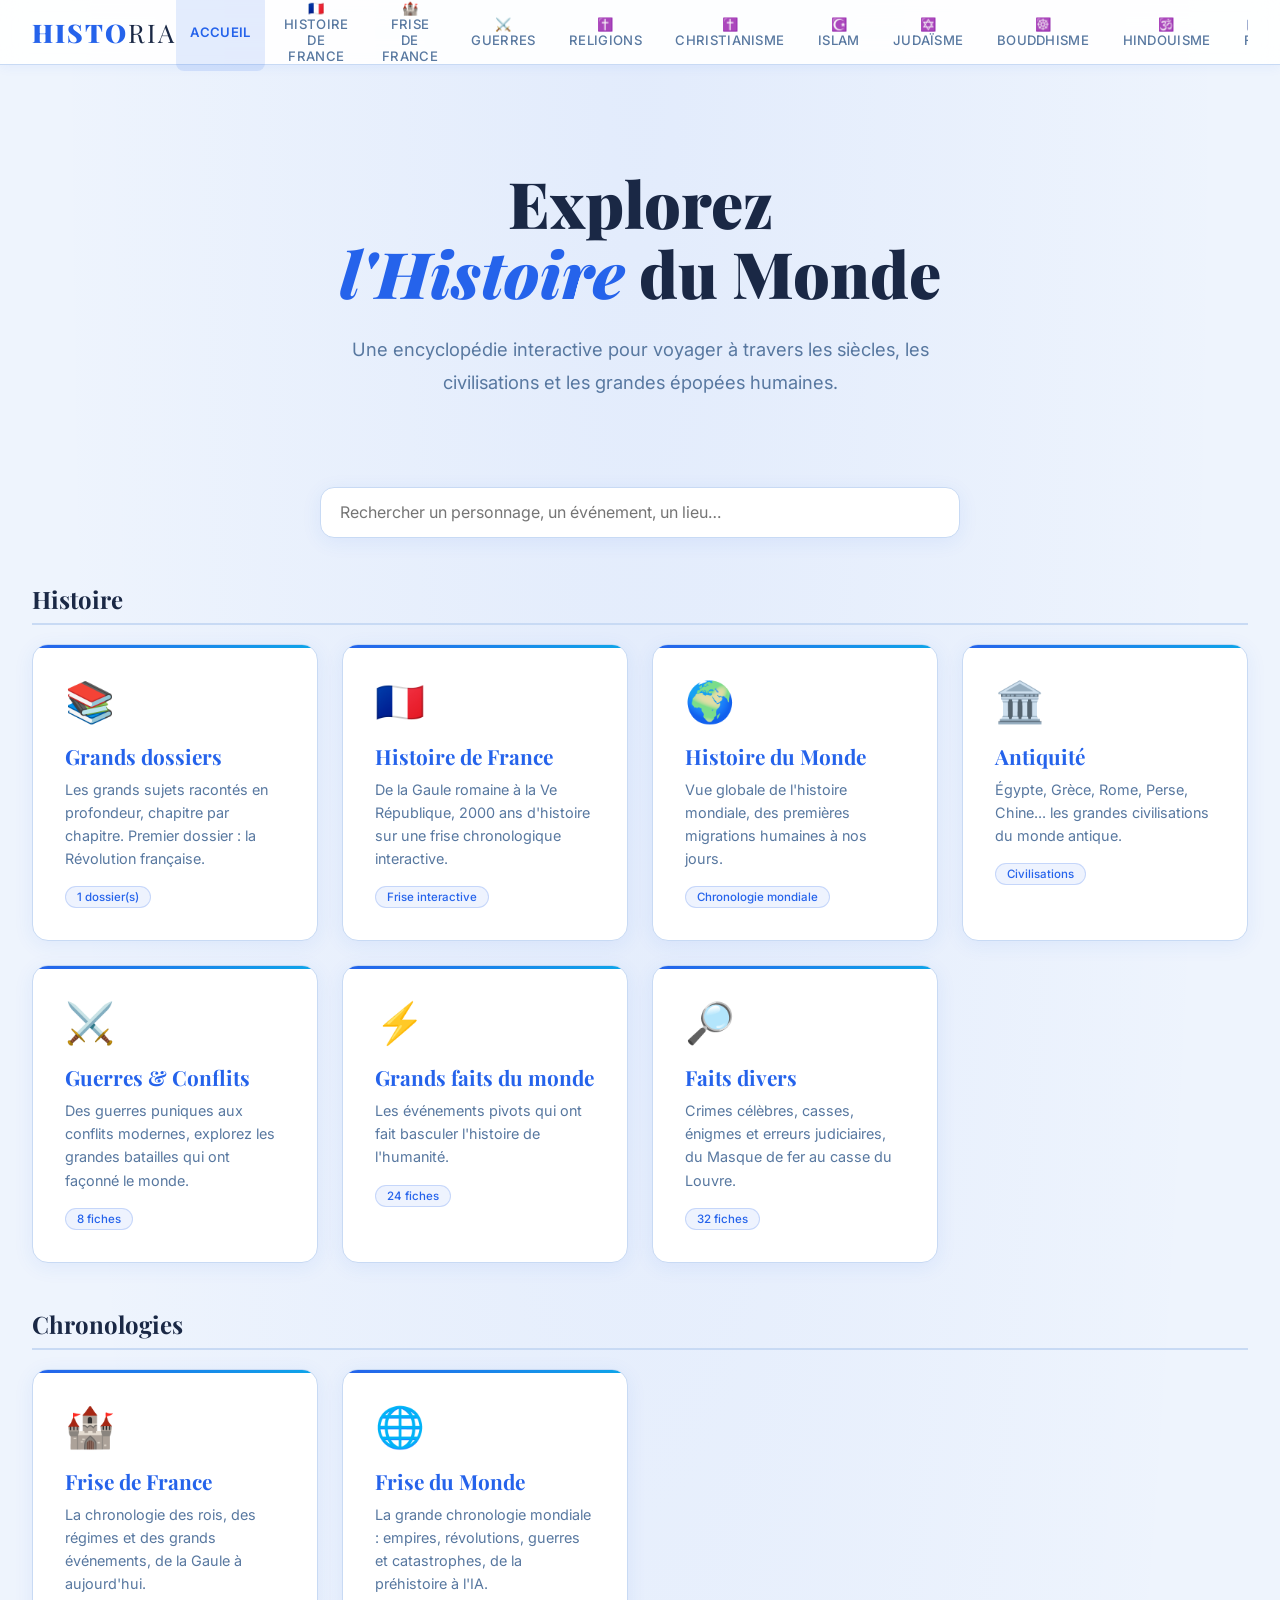
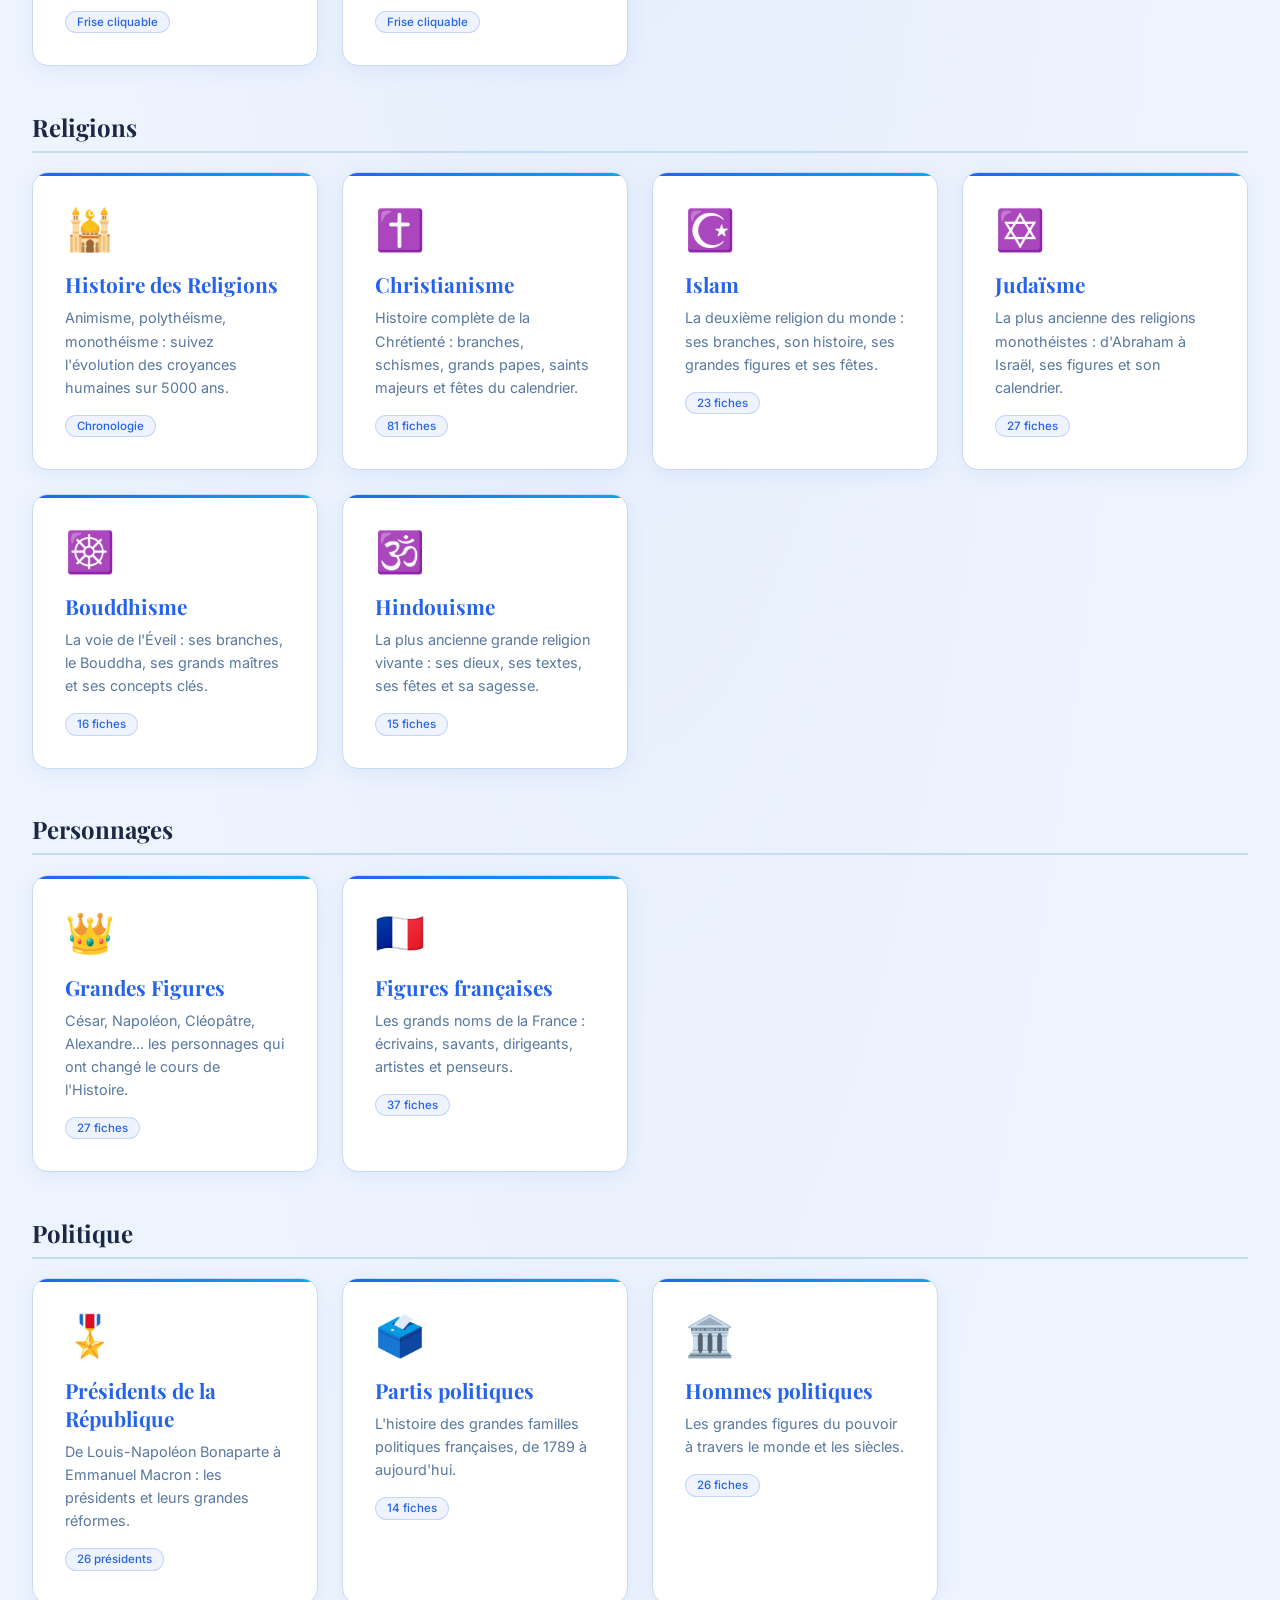
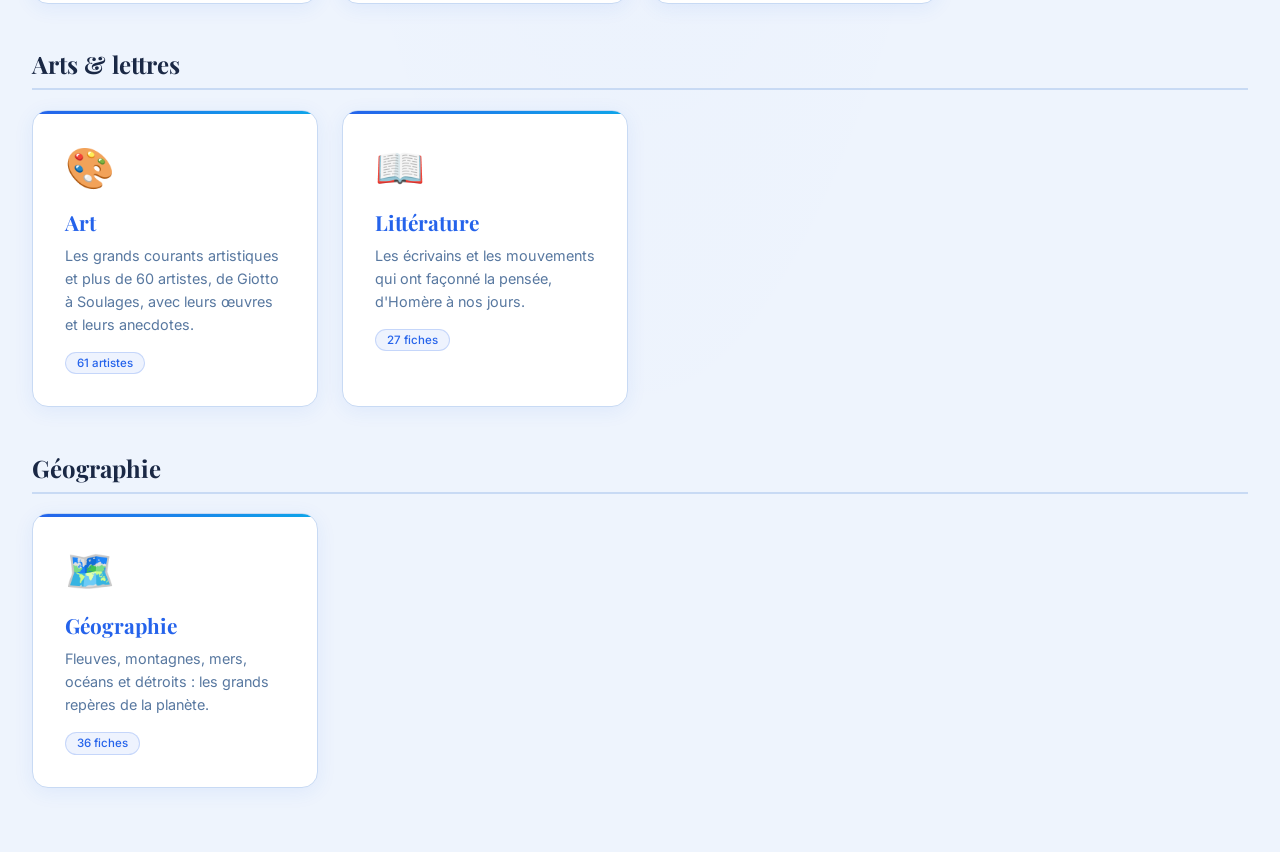
==== index.html @ 27d0799f "Page de lecture + Révolution française" ====
<!DOCTYPE html>
<html lang="fr">
<head>
<meta charset="UTF-8">
<meta name="viewport" content="width=device-width, initial-scale=1.0, viewport-fit=cover">
<title>Historia, encyclopédie de culture</title>
<meta name="description" content="Historia, une encyclopédie interactive d'histoire, d'art, de religions, de littérature et de politique">
<meta name="theme-color" content="#1a2845">
<link rel="manifest" href="manifest.json">
<link rel="icon" href="icons/icon-192.png">
<link rel="apple-touch-icon" href="icons/icon-192.png">
<meta name="apple-mobile-web-app-capable" content="yes">
<meta name="apple-mobile-web-app-status-bar-style" content="black-translucent">
<meta name="apple-mobile-web-app-title" content="Historia">
<link href="https://fonts.googleapis.com/css2?family=Playfair+Display:ital,wght@0,400;0,700;0,900;1,400&family=Inter:wght@300;400;500;600&display=swap" rel="stylesheet">
<link rel="stylesheet" href="css/styles.css?v=28">
</head>
<body>
<header>
  <div class="header-inner">
    <div class="logo" onclick="showSection('home')">HISTO<span>RIA</span></div>
    <nav>
      <button onclick="showSection('home')" id="nav-home" class="active">Accueil</button>
      <button onclick="showSection('france')" id="nav-france">🇫🇷 Histoire de France</button>
      <button onclick="showSection('frisefrance')" id="nav-frisefrance">🏰 Frise de France</button>
      <button onclick="showSection('guerres')" id="nav-guerres">⚔️ Guerres</button>
      <button onclick="showSection('religions')" id="nav-religions">✝️ Religions</button>
      <button onclick="showSection('christianisme')" id="nav-christianisme">✝️ Christianisme</button>
      <button onclick="showSection('islam')" id="nav-islam">☪️ Islam</button>
      <button onclick="showSection('judaisme')" id="nav-judaisme">✡️ Judaïsme</button>
      <button onclick="showSection('bouddhisme')" id="nav-bouddhisme">☸️ Bouddhisme</button>
      <button onclick="showSection('hindouisme')" id="nav-hindouisme">🕉️ Hindouisme</button>
      <button onclick="showSection('figuresfr')" id="nav-figuresfr">🇫🇷 Figures françaises</button>
      <button onclick="showSection('antiquite')" id="nav-antiquite">🏛️ Antiquité</button>
      <button onclick="showSection('figures')" id="nav-figures">👑 Grandes Figures</button>
      <button onclick="showSection('monde')" id="nav-monde">🌍 Histoire du Monde</button>
      <button onclick="showSection('frisemonde')" id="nav-frisemonde">🌐 Frise du Monde</button>
      <button onclick="showSection('art')" id="nav-art">🎨 Art</button>
      <button onclick="showSection('litterature')" id="nav-litterature">📖 Littérature</button>
      <button onclick="showSection('presidents')" id="nav-presidents">🎖️ Présidents</button>
      <button onclick="showSection('partis')" id="nav-partis">🗳️ Partis</button>
      <button onclick="showSection('politique')" id="nav-politique">🏛️ Politique</button>
      <button onclick="showSection('faitsdivers')" id="nav-faitsdivers">🔎 Faits divers</button>
      <button onclick="showSection('evenements')" id="nav-evenements">⚡ Grands faits</button>
      <button onclick="showSection('geographie')" id="nav-geographie">🗺️ Géographie</button>
    </nav>
  </div>
</header>

<!-- =================== HOME =================== -->
<section id="home" class="active">
  <div class="container">
    <div class="hero">
      <h1>Explorez<br><em>l'Histoire</em> du Monde</h1>
      <p>Une encyclopédie interactive pour voyager à travers les siècles, les civilisations et les grandes épopées humaines.</p>
    </div>
    <div class="home-search">
      <input type="search" id="global-search" placeholder="Rechercher un personnage, un événement, un lieu…" autocomplete="off" oninput="globalSearch(this.value)" aria-label="Recherche dans toute l'encyclopédie">
      <div id="search-results" class="search-results"></div>
    </div>
    <h2 class="home-group">Histoire</h2>
    <div class="categories">
      <div class="cat-card" onclick="showSection('dossiers')">
        <span class="cat-icon">📚</span>
        <h3>Grands dossiers</h3>
        <p>Les grands sujets racontés en profondeur, chapitre par chapitre. Premier dossier : la Révolution française.</p>
        <span class="cat-tag" data-count="dossiersData" data-suffix=" dossier(s)"></span>
      </div>
      <div class="cat-card" onclick="showSection('france')">
        <span class="cat-icon">🇫🇷</span>
        <h3>Histoire de France</h3>
        <p>De la Gaule romaine à la Ve République, 2000 ans d'histoire sur une frise chronologique interactive.</p>
        <span class="cat-tag">Frise interactive</span>
      </div>
      <div class="cat-card" onclick="showSection('monde')">
        <span class="cat-icon">🌍</span>
        <h3>Histoire du Monde</h3>
        <p>Vue globale de l'histoire mondiale, des premières migrations humaines à nos jours.</p>
        <span class="cat-tag">Chronologie mondiale</span>
      </div>
      <div class="cat-card" onclick="showSection('antiquite')">
        <span class="cat-icon">🏛️</span>
        <h3>Antiquité</h3>
        <p>Égypte, Grèce, Rome, Perse, Chine... les grandes civilisations du monde antique.</p>
        <span class="cat-tag">Civilisations</span>
      </div>
      <div class="cat-card" onclick="showSection('guerres')">
        <span class="cat-icon">⚔️</span>
        <h3>Guerres & Conflits</h3>
        <p>Des guerres puniques aux conflits modernes, explorez les grandes batailles qui ont façonné le monde.</p>
        <span class="cat-tag" data-count="guerresData"></span>
      </div>
      <div class="cat-card" onclick="showSection('evenements')">
        <span class="cat-icon">⚡</span>
        <h3>Grands faits du monde</h3>
        <p>Les événements pivots qui ont fait basculer l'histoire de l'humanité.</p>
        <span class="cat-tag" data-count="evenementsData"></span>
      </div>
      <div class="cat-card" onclick="showSection('faitsdivers')">
        <span class="cat-icon">🔎</span>
        <h3>Faits divers</h3>
        <p>Crimes célèbres, casses, énigmes et erreurs judiciaires, du Masque de fer au casse du Louvre.</p>
        <span class="cat-tag" data-count="faitsDiversData" data-suffix=" fiches"></span>
      </div>
    </div>
    <h2 class="home-group">Chronologies</h2>
    <div class="categories">
      <div class="cat-card" onclick="showSection('frisefrance')">
        <span class="cat-icon">🏰</span>
        <h3>Frise de France</h3>
        <p>La chronologie des rois, des régimes et des grands événements, de la Gaule à aujourd'hui.</p>
        <span class="cat-tag">Frise cliquable</span>
      </div>
      <div class="cat-card" onclick="showSection('frisemonde')">
        <span class="cat-icon">🌐</span>
        <h3>Frise du Monde</h3>
        <p>La grande chronologie mondiale : empires, révolutions, guerres et catastrophes, de la préhistoire à l'IA.</p>
        <span class="cat-tag">Frise cliquable</span>
      </div>
    </div>
    <h2 class="home-group">Religions</h2>
    <div class="categories">
      <div class="cat-card" onclick="showSection('religions')">
        <span class="cat-icon">🕌</span>
        <h3>Histoire des Religions</h3>
        <p>Animisme, polythéisme, monothéisme : suivez l'évolution des croyances humaines sur 5000 ans.</p>
        <span class="cat-tag">Chronologie</span>
      </div>
      <div class="cat-card" onclick="showSection('christianisme')">
        <span class="cat-icon">✝️</span>
        <h3>Christianisme</h3>
        <p>Histoire complète de la Chrétienté : branches, schismes, grands papes, saints majeurs et fêtes du calendrier.</p>
        <span class="cat-tag" data-count="christData"></span>
      </div>
      <div class="cat-card" onclick="showSection('islam')">
        <span class="cat-icon">☪️</span>
        <h3>Islam</h3>
        <p>La deuxième religion du monde : ses branches, son histoire, ses grandes figures et ses fêtes.</p>
        <span class="cat-tag" data-count="islamData"></span>
      </div>
      <div class="cat-card" onclick="showSection('judaisme')">
        <span class="cat-icon">✡️</span>
        <h3>Judaïsme</h3>
        <p>La plus ancienne des religions monothéistes : d'Abraham à Israël, ses figures et son calendrier.</p>
        <span class="cat-tag" data-count="judData"></span>
      </div>
      <div class="cat-card" onclick="showSection('bouddhisme')">
        <span class="cat-icon">☸️</span>
        <h3>Bouddhisme</h3>
        <p>La voie de l'Éveil : ses branches, le Bouddha, ses grands maîtres et ses concepts clés.</p>
        <span class="cat-tag" data-count="boudData"></span>
      </div>
      <div class="cat-card" onclick="showSection('hindouisme')">
        <span class="cat-icon">🕉️</span>
        <h3>Hindouisme</h3>
        <p>La plus ancienne grande religion vivante : ses dieux, ses textes, ses fêtes et sa sagesse.</p>
        <span class="cat-tag" data-count="hindData"></span>
      </div>
    </div>
    <h2 class="home-group">Personnages</h2>
    <div class="categories">
      <div class="cat-card" onclick="showSection('figures')">
        <span class="cat-icon">👑</span>
        <h3>Grandes Figures</h3>
        <p>César, Napoléon, Cléopâtre, Alexandre... les personnages qui ont changé le cours de l'Histoire.</p>
        <span class="cat-tag" data-count="figuresData"></span>
      </div>
      <div class="cat-card" onclick="showSection('figuresfr')">
        <span class="cat-icon">🇫🇷</span>
        <h3>Figures françaises</h3>
        <p>Les grands noms de la France : écrivains, savants, dirigeants, artistes et penseurs.</p>
        <span class="cat-tag" data-count="figFrData"></span>
      </div>
    </div>
    <h2 class="home-group">Politique</h2>
    <div class="categories">
      <div class="cat-card" onclick="showSection('presidents')">
        <span class="cat-icon">🎖️</span>
        <h3>Présidents de la République</h3>
        <p>De Louis-Napoléon Bonaparte à Emmanuel Macron : les présidents et leurs grandes réformes.</p>
        <span class="cat-tag" data-count="presidentsData" data-suffix=" présidents"></span>
      </div>
      <div class="cat-card" onclick="showSection('partis')">
        <span class="cat-icon">🗳️</span>
        <h3>Partis politiques</h3>
        <p>L'histoire des grandes familles politiques françaises, de 1789 à aujourd'hui.</p>
        <span class="cat-tag" data-count="partisData" data-suffix=" fiches"></span>
      </div>
      <div class="cat-card" onclick="showSection('politique')">
        <span class="cat-icon">🏛️</span>
        <h3>Hommes politiques</h3>
        <p>Les grandes figures du pouvoir à travers le monde et les siècles.</p>
        <span class="cat-tag" data-count="politiqueData"></span>
      </div>
    </div>
    <h2 class="home-group">Arts & lettres</h2>
    <div class="categories">
      <div class="cat-card" onclick="showSection('art')">
        <span class="cat-icon">🎨</span>
        <h3>Art</h3>
        <p>Les grands courants artistiques et plus de 60 artistes, de Giotto à Soulages, avec leurs œuvres et leurs anecdotes.</p>
        <span class="cat-tag" data-count="artistesData" data-suffix=" artistes"></span>
      </div>
      <div class="cat-card" onclick="showSection('litterature')">
        <span class="cat-icon">📖</span>
        <h3>Littérature</h3>
        <p>Les écrivains et les mouvements qui ont façonné la pensée, d'Homère à nos jours.</p>
        <span class="cat-tag" data-count="littData"></span>
      </div>
    </div>
    <h2 class="home-group">Géographie</h2>
    <div class="categories">
      <div class="cat-card" onclick="showSection('geographie')">
        <span class="cat-icon">🗺️</span>
        <h3>Géographie</h3>
        <p>Fleuves, montagnes, mers, océans et détroits : les grands repères de la planète.</p>
        <span class="cat-tag" data-count="geoData"></span>
      </div>
    </div>
  </div>
</section>

<!-- =================== FRANCE =================== -->
<section id="france">
  <div class="container">
    <button class="back-btn" onclick="showSection('home')">← Accueil</button>
    <div class="section-header">
      <h2>Histoire de France</h2>
      <p>2000 ans d'histoire — de la Gaule romaine à la République moderne. Cliquez sur chaque période pour en savoir plus.</p>
    </div>
    <div class="timeline-controls">
      <button class="era-btn active" onclick="filterEra('all',this)">Toutes les périodes</button>
      <button class="era-btn" onclick="filterEra('antiquite',this)">Antiquité</button>
      <button class="era-btn" onclick="filterEra('medieval',this)">Moyen Âge</button>
      <button class="era-btn" onclick="filterEra('moderne',this)">Époque moderne</button>
      <button class="era-btn" onclick="filterEra('contemporain',this)">Époque contemporaine</button>
    </div>
    <div class="timeline" id="france-timeline"></div>
  </div>
</section>

<!-- =================== GUERRES =================== -->
<section id="guerres">
  <div class="container">
    <button class="back-btn" onclick="showSection('home')">← Accueil</button>
    <div class="section-header">
      <h2>Guerres & Conflits</h2>
      <p>Les grands conflits qui ont redessiné la carte du monde.</p>
    </div>
    <div class="wars-grid" id="wars-list"></div>
  </div>
</section>

<!-- =================== RELIGIONS =================== -->
<section id="religions">
  <div class="container">
    <button class="back-btn" onclick="showSection('home')">← Accueil</button>
    <div class="section-header">
      <h2>Histoire des Religions</h2>
      <p>5000 ans de spiritualité humaine — des premières croyances animistes aux grands monothéismes.</p>
    </div>
    <div class="religion-timeline" id="religion-list"></div>
  </div>
</section>

<!-- =================== ANTIQUITE =================== -->
<section id="antiquite">
  <div class="container">
    <button class="back-btn" onclick="showSection('home')">← Accueil</button>
    <div class="section-header">
      <h2>Antiquité</h2>
      <p>Les grandes civilisations du monde antique, de -3000 à 476 ap. J.-C.</p>
    </div>
    <div class="antiq-grid" id="antiq-list"></div>
  </div>
</section>

<!-- =================== GRANDES FIGURES =================== -->
<section id="figures">
  <div class="container">
    <button class="back-btn" onclick="showSection('home')">← Accueil</button>
    <div class="section-header">
      <h2>Grandes Figures</h2>
      <p>Les hommes et femmes qui ont changé le cours de l'Histoire — conquérants, penseurs, révolutionnaires.</p>
    </div>
    <div class="figures-filters">
      <button class="fig-filter-btn active" onclick="filterFigures('all',this)">Tous</button>
      <button class="fig-filter-btn" onclick="filterFigures('conquerant',this)">⚔️ Conquérants</button>
      <button class="fig-filter-btn" onclick="filterFigures('dirigeant',this)">👑 Dirigeants</button>
      <button class="fig-filter-btn" onclick="filterFigures('penseur',this)">🧠 Penseurs</button>
      <button class="fig-filter-btn" onclick="filterFigures('revolutionnaire',this)">🔥 Révolutionnaires</button>
      <button class="fig-filter-btn" onclick="filterFigures('resistant',this)">✊ Résistants</button>
      <button class="fig-filter-btn" onclick="filterFigures('roi',this)">👑 Rois</button>
      <button class="fig-filter-btn" onclick="filterFigures('ecrivain',this)">✒️ Écrivains</button>
      <button class="fig-filter-btn" onclick="filterFigures('scientifique',this)">🔬 Scientifiques</button>
      <button class="fig-filter-btn" onclick="filterFigures('artiste',this)">🎨 Artistes</button>
    </div>
    <div class="figures-grid" id="figures-grid"></div>
  </div>
</section>

<!-- =================== HISTOIRE DU MONDE =================== -->
<section id="monde">
  <div class="container">
    <button class="back-btn" onclick="showSection('home')">← Accueil</button>
    <div class="section-header">
      <h2>Histoire du Monde</h2>
      <p>Des premières migrations humaines à nos jours — 300 000 ans d'aventure humaine sur tous les continents.</p>
    </div>
    <div class="timeline-controls">
      <button class="era-btn active" onclick="filterMondeEra('all',this)">Toutes les périodes</button>
      <button class="era-btn" onclick="filterMondeEra('prehistoire',this)">🌿 Préhistoire</button>
      <button class="era-btn" onclick="filterMondeEra('antiquite',this)">🏺 Premières civilisations</button>
      <button class="era-btn" onclick="filterMondeEra('classique',this)">🏛️ Antiquité classique</button>
      <button class="era-btn" onclick="filterMondeEra('medieval',this)">⚔️ Moyen Âge mondial</button>
      <button class="era-btn" onclick="filterMondeEra('moderne',this)">🌊 Grandes découvertes</button>
      <button class="era-btn" onclick="filterMondeEra('industriel',this)">🏭 Révolutions & guerres</button>
      <button class="era-btn" onclick="filterMondeEra('contemporain',this)">🌐 Monde contemporain</button>
    </div>
    <div class="timeline" id="monde-timeline"></div>
  </div>
</section>


<!-- =================== ART =================== -->
<section id="art">
  <div class="container">
    <button class="back-btn" onclick="showSection('home')">← Accueil</button>
    <div class="section-header">
      <h2>Art</h2>
      <p>Les grands courants artistiques du Moyen Âge à l'art contemporain, puis les artistes qui les ont incarnés.</p>
      <button class="jump-btn" onclick="document.getElementById('artistes').scrollIntoView({behavior:'smooth'})">Voir les grands artistes ↓</button>
    </div>
    <div class="figures-filters">
      <button class="fig-filter-btn active" onclick="filterEncGrid('art-grid','all',this)">Tous</button>
      <button class="fig-filter-btn" onclick="filterEncGrid('art-grid','medieval',this)">Médiéval</button>
      <button class="fig-filter-btn" onclick="filterEncGrid('art-grid','renaissance',this)">Renaissance</button>
      <button class="fig-filter-btn" onclick="filterEncGrid('art-grid','baroque',this)">Baroque & Classique</button>
      <button class="fig-filter-btn" onclick="filterEncGrid('art-grid','xixe',this)">XIXᵉ siècle</button>
      <button class="fig-filter-btn" onclick="filterEncGrid('art-grid','moderne',this)">Moderne & Contemporain</button>
    </div>
    <div class="enc-grid" id="art-grid"></div>

    <div class="section-header sub-header" id="artistes">
      <h2>Les grands artistes</h2>
      <p>Peintres et sculpteurs, de Giotto à Soulages : dates, courant, œuvres phares et anecdotes.</p>
    </div>
    <div class="figures-filters">
      <button class="fig-filter-btn active" onclick="filterEncGrid('artistes-grid','all',this)">Tous</button>
      <button class="fig-filter-btn" onclick="filterEncGrid('artistes-grid','fr',this)">🇫🇷 Français</button>
      <button class="fig-filter-btn" onclick="filterEncGrid('artistes-grid','renaissance',this)">Renaissance</button>
      <button class="fig-filter-btn" onclick="filterEncGrid('artistes-grid','classique',this)">XVIIᵉ – XVIIIᵉ</button>
      <button class="fig-filter-btn" onclick="filterEncGrid('artistes-grid','xixe',this)">XIXᵉ siècle</button>
      <button class="fig-filter-btn" onclick="filterEncGrid('artistes-grid','moderne',this)">XXᵉ siècle</button>
    </div>
    <div class="enc-grid" id="artistes-grid"></div>
  </div>
</section>

<!-- =================== LITTERATURE =================== -->
<section id="litterature">
  <div class="container">
    <button class="back-btn" onclick="showSection('home')">← Accueil</button>
    <div class="section-header">
      <h2>Littérature</h2>
      <p>Les écrivains et mouvements qui ont marqué la littérature mondiale.</p>
    </div>
    <div class="figures-filters">
      <button class="fig-filter-btn active" onclick="filterEncGrid('litt-grid','all',this)">Tous</button>
      <button class="fig-filter-btn" onclick="filterEncGrid('litt-grid','antiquite',this)">Antiquité</button>
      <button class="fig-filter-btn" onclick="filterEncGrid('litt-grid','medieval',this)">Moyen Âge</button>
      <button class="fig-filter-btn" onclick="filterEncGrid('litt-grid','classique',this)">Époque classique</button>
      <button class="fig-filter-btn" onclick="filterEncGrid('litt-grid','xixe',this)">XIXᵉ siècle</button>
      <button class="fig-filter-btn" onclick="filterEncGrid('litt-grid','moderne',this)">XXᵉ – XXIᵉ</button>
    </div>
    <div class="enc-grid" id="litt-grid"></div>
  </div>
</section>

<!-- =================== POLITIQUE =================== -->
<section id="politique">
  <div class="container">
    <button class="back-btn" onclick="showSection('home')">← Accueil</button>
    <div class="section-header">
      <h2>Hommes politiques</h2>
      <p>Les grandes figures du pouvoir à travers le monde et les siècles.</p>
    </div>
    <div class="figures-filters">
      <button class="fig-filter-btn active" onclick="filterEncGrid('politique-grid','all',this)">Tous</button>
      <button class="fig-filter-btn" onclick="filterEncGrid('politique-grid','antiquite',this)">Antiquité & Moyen Âge</button>
      <button class="fig-filter-btn" onclick="filterEncGrid('politique-grid','moderne',this)">Époque moderne</button>
      <button class="fig-filter-btn" onclick="filterEncGrid('politique-grid','xixe',this)">XIXᵉ siècle</button>
      <button class="fig-filter-btn" onclick="filterEncGrid('politique-grid','contemporain',this)">XXᵉ – XXIᵉ</button>
    </div>
    <div class="enc-grid" id="politique-grid"></div>
  </div>
</section>

<!-- =================== EVENEMENTS =================== -->
<section id="evenements">
  <div class="container">
    <button class="back-btn" onclick="showSection('home')">← Accueil</button>
    <div class="section-header">
      <h2>Grands faits du monde</h2>
      <p>Les événements pivots qui ont fait basculer l'histoire de l'humanité.</p>
    </div>
    <div class="figures-filters">
      <button class="fig-filter-btn active" onclick="filterEncGrid('evenements-grid','all',this)">Tous</button>
      <button class="fig-filter-btn" onclick="filterEncGrid('evenements-grid','antiquite',this)">Antiquité</button>
      <button class="fig-filter-btn" onclick="filterEncGrid('evenements-grid','medieval',this)">Moyen Âge</button>
      <button class="fig-filter-btn" onclick="filterEncGrid('evenements-grid','moderne',this)">Époque moderne</button>
      <button class="fig-filter-btn" onclick="filterEncGrid('evenements-grid','contemporain',this)">Époque contemporaine</button>
    </div>
    <div class="enc-grid" id="evenements-grid"></div>
  </div>
</section>

<!-- =================== GEOGRAPHIE =================== -->
<section id="geographie">
  <div class="container">
    <button class="back-btn" onclick="showSection('home')">← Accueil</button>
    <div class="section-header">
      <h2>Géographie</h2>
      <p>Les grands repères physiques de la planète : fleuves, montagnes, mers, océans, détroits.</p>
    </div>
    <div class="figures-filters">
      <button class="fig-filter-btn active" onclick="filterGeo('all',this)">Tous</button>
      <button class="fig-filter-btn" onclick="filterGeo('fleuve',this)">Fleuves</button>
      <button class="fig-filter-btn" onclick="filterGeo('montagne',this)">Montagnes</button>
      <button class="fig-filter-btn" onclick="filterGeo('mer',this)">Mers</button>
      <button class="fig-filter-btn" onclick="filterGeo('ocean',this)">Océans</button>
      <button class="fig-filter-btn" onclick="filterGeo('detroit',this)">Détroits</button>
      <button class="fig-filter-btn" onclick="filterGeo('desert',this)">Déserts</button>
    </div>
    <div class="geo-views">
      <button class="geo-view-btn active" onclick="setGeoView('liste',this)">📋 Liste</button>
      <button class="geo-view-btn" onclick="setGeoView('carte',this)">🗺️ Carte</button>
    </div>
    <div class="enc-grid" id="geo-grid"></div>
    <div id="geo-map-wrap" style="display:none">
      <div class="geo-regions">
        <button class="geo-region-btn active" onclick="focusGeoRegion('monde',this)">🌍 Monde</button>
        <button class="geo-region-btn" onclick="focusGeoRegion('europe',this)">Europe</button>
        <button class="geo-region-btn" onclick="focusGeoRegion('afrique',this)">Afrique</button>
        <button class="geo-region-btn" onclick="focusGeoRegion('asie',this)">Asie</button>
        <button class="geo-region-btn" onclick="focusGeoRegion('ameriques',this)">Amériques</button>
        <button class="geo-region-btn" onclick="focusGeoRegion('oceanie',this)">Océanie</button>
        <button class="geo-region-btn" onclick="focusGeoRegion('france',this)">🇫🇷 France</button>
        <button class="geo-region-btn" onclick="focusGeoRegion('regions',this)">📍 Régions</button>
      </div>
      <svg id="geo-map" viewBox="0 0 1000 500" preserveAspectRatio="xMidYMid meet" xmlns="http://www.w3.org/2000/svg">
        <rect id="geo-ocean" x="0" y="0" width="1000" height="500"/>
        <g id="geo-zoom">
          <g id="geo-countries"></g>
          <g id="geo-regions-layer"></g>
          <g id="geo-markers"></g>
        </g>
      </svg>
      <button id="geo-reset" onclick="resetGeoZoom()" title="Revenir à la vue globale" aria-label="Vue globale">↺</button>
      <div class="geo-map-hint">Pince ou molette pour zoomer, glisse pour te déplacer. Les boutons ci-dessus cadrent sur une zone. Touche une bulle pour ouvrir la fiche.</div>
    </div>
  </div>
</section>


<!-- =================== CHRISTIANISME =================== -->
<section id="christianisme">
  <div class="container">
    <button class="back-btn" onclick="showSection('home')">← Accueil</button>
    <div class="section-header">
      <h2>Christianisme</h2>
      <p>Deux mille ans d'histoire de la Chrétienté : ses branches, ses schismes, ses grands papes, ses saints et son calendrier.</p>
    </div>
    <div class="figures-filters">
      <button class="fig-filter-btn active" onclick="filterEncGrid('christ-grid','all',this)">Tous</button>
      <button class="fig-filter-btn" onclick="filterEncGrid('christ-grid','courants',this)">Branches</button>
      <button class="fig-filter-btn" onclick="filterEncGrid('christ-grid','histoire',this)">Histoire & schismes</button>
      <button class="fig-filter-btn" onclick="filterEncGrid('christ-grid','papes',this)">Grands papes</button>
      <button class="fig-filter-btn" onclick="filterEncGrid('christ-grid','saints',this)">Saints</button>
      <button class="fig-filter-btn" onclick="filterEncGrid('christ-grid','calendrier',this)">Calendrier</button>
    </div>
    <div class="enc-grid" id="christ-grid"></div>
  </div>
</section>


<!-- =================== ISLAM =================== -->
<section id="islam">
  <div class="container">
    <button class="back-btn" onclick="showSection('home')">← Accueil</button>
    <div class="section-header">
      <h2>Islam</h2>
      <p>La deuxième religion du monde : branches, histoire, grandes figures et calendrier.</p>
    </div>
    <div class="figures-filters">
      <button class="fig-filter-btn active" onclick="filterEncGrid('islam-grid','all',this)">Tous</button>
      <button class="fig-filter-btn" onclick="filterEncGrid('islam-grid','courants',this)">Branches</button>
      <button class="fig-filter-btn" onclick="filterEncGrid('islam-grid','histoire',this)">Histoire</button>
      <button class="fig-filter-btn" onclick="filterEncGrid('islam-grid','figures',this)">Figures</button>
      <button class="fig-filter-btn" onclick="filterEncGrid('islam-grid','calendrier',this)">Calendrier</button>
    </div>
    <div class="enc-grid" id="islam-grid"></div>
  </div>
</section>

<!-- =================== JUDAISME =================== -->
<section id="judaisme">
  <div class="container">
    <button class="back-btn" onclick="showSection('home')">← Accueil</button>
    <div class="section-header">
      <h2>Judaïsme</h2>
      <p>La plus ancienne des religions monothéistes : d'Abraham à nos jours, figures et fêtes.</p>
    </div>
    <div class="figures-filters">
      <button class="fig-filter-btn active" onclick="filterEncGrid('jud-grid','all',this)">Tous</button>
      <button class="fig-filter-btn" onclick="filterEncGrid('jud-grid','courants',this)">Branches</button>
      <button class="fig-filter-btn" onclick="filterEncGrid('jud-grid','histoire',this)">Histoire</button>
      <button class="fig-filter-btn" onclick="filterEncGrid('jud-grid','figures',this)">Figures</button>
      <button class="fig-filter-btn" onclick="filterEncGrid('jud-grid','calendrier',this)">Calendrier</button>
    </div>
    <div class="enc-grid" id="jud-grid"></div>
  </div>
</section>


<!-- =================== BOUDDHISME =================== -->
<section id="bouddhisme">
  <div class="container">
    <button class="back-btn" onclick="showSection('home')">← Accueil</button>
    <div class="section-header"><h2>Bouddhisme</h2><p>La voie de l'Éveil : branches, histoire, grands maîtres et concepts.</p></div>
    <div class="figures-filters">
      <button class="fig-filter-btn active" onclick="filterEncGrid('boud-grid','all',this)">Tous</button>
      <button class="fig-filter-btn" onclick="filterEncGrid('boud-grid','courants',this)">Branches</button>
      <button class="fig-filter-btn" onclick="filterEncGrid('boud-grid','histoire',this)">Histoire</button>
      <button class="fig-filter-btn" onclick="filterEncGrid('boud-grid','figures',this)">Figures</button>
      <button class="fig-filter-btn" onclick="filterEncGrid('boud-grid','calendrier',this)">Concepts & fêtes</button>
    </div>
    <div class="enc-grid" id="boud-grid"></div>
  </div>
</section>

<!-- =================== HINDOUISME =================== -->
<section id="hindouisme">
  <div class="container">
    <button class="back-btn" onclick="showSection('home')">← Accueil</button>
    <div class="section-header"><h2>Hindouisme</h2><p>Dieux, textes sacrés, concepts et grandes fêtes de l'hindouisme.</p></div>
    <div class="figures-filters">
      <button class="fig-filter-btn active" onclick="filterEncGrid('hind-grid','all',this)">Tous</button>
      <button class="fig-filter-btn" onclick="filterEncGrid('hind-grid','courants',this)">Courants</button>
      <button class="fig-filter-btn" onclick="filterEncGrid('hind-grid','histoire',this)">Histoire</button>
      <button class="fig-filter-btn" onclick="filterEncGrid('hind-grid','figures',this)">Dieux & figures</button>
      <button class="fig-filter-btn" onclick="filterEncGrid('hind-grid','calendrier',this)">Concepts & fêtes</button>
    </div>
    <div class="enc-grid" id="hind-grid"></div>
  </div>
</section>

<!-- =================== FIGURESFR =================== -->
<section id="figuresfr">
  <div class="container">
    <button class="back-btn" onclick="showSection('home')">← Accueil</button>
    <div class="section-header"><h2>Figures françaises</h2><p>Les grands noms de la France, par domaine.</p></div>
    <div class="figures-filters">
      <button class="fig-filter-btn active" onclick="filterEncGrid('figfr-grid','all',this)">Tous</button>
      <button class="fig-filter-btn" onclick="filterEncGrid('figfr-grid','ecrivains',this)">Écrivains</button>
      <button class="fig-filter-btn" onclick="filterEncGrid('figfr-grid','sciences',this)">Sciences</button>
      <button class="fig-filter-btn" onclick="filterEncGrid('figfr-grid','politique',this)">Politique & militaire</button>
      <button class="fig-filter-btn" onclick="filterEncGrid('figfr-grid','arts',this)">Arts</button>
      <button class="fig-filter-btn" onclick="filterEncGrid('figfr-grid','pensee',this)">Pensée</button>
    </div>
    <div class="enc-grid" id="figfr-grid"></div>
  </div>
</section>


<!-- =================== FRISE DE FRANCE =================== -->
<section id="frisefrance">
  <div class="container">
    <button class="back-btn" onclick="showSection('home')">← Accueil</button>
    <div class="section-header">
      <h2>Frise de France</h2>
      <p>Rois, régimes et grands événements, de la Gaule à nos jours. Touchez une entrée pour en savoir plus.</p>
    </div>
    <div class="figures-filters">
      <button class="fig-filter-btn active" onclick="filterFriseType('all',this)">Tous</button>
      <button class="fig-filter-btn" onclick="filterFriseType('roi',this)">👑 Rois</button>
      <button class="fig-filter-btn" onclick="filterFriseType('regime',this)">🏛️ Régimes</button>
      <button class="fig-filter-btn" onclick="filterFriseType('evenement',this)">⚡ Événements</button>
    </div>
    <div class="timeline" id="frise-timeline"></div>
  </div>
</section>


<!-- =================== FRISE DU MONDE =================== -->
<section id="frisemonde">
  <div class="container">
    <button class="back-btn" onclick="showSection('home')">← Accueil</button>
    <div class="section-header">
      <h2>Frise du Monde</h2>
      <p>Empires, révolutions, grandes guerres et catastrophes, de la préhistoire à nos jours. Touchez une entrée pour en savoir plus.</p>
    </div>
    <div class="figures-filters">
      <button class="fig-filter-btn active" onclick="filterFriseMonde('all',this)">Tous</button>
      <button class="fig-filter-btn" onclick="filterFriseMonde('empire',this)">🏛️ Empires</button>
      <button class="fig-filter-btn" onclick="filterFriseMonde('revolution',this)">⚡ Révolutions</button>
      <button class="fig-filter-btn" onclick="filterFriseMonde('evenement',this)">⚔️ Événements</button>
      <button class="fig-filter-btn" onclick="filterFriseMonde('catastrophe',this)">☢️ Catastrophes</button>
    </div>
    <div class="timeline" id="frisemonde-timeline"></div>
  </div>
</section>

<!-- =================== FAITS DIVERS =================== -->
<section id="faitsdivers">
  <div class="container">
    <button class="back-btn" onclick="showSection('home')">← Accueil</button>
    <div class="section-header">
      <h2>Faits divers</h2>
      <p>Crimes célèbres, vols spectaculaires, énigmes jamais résolues et grandes affaires judiciaires.</p>
    </div>
    <div class="figures-filters">
      <button class="fig-filter-btn active" onclick="filterEncGrid('faitsdivers-grid','all',this)">Tous</button>
      <button class="fig-filter-btn" onclick="filterEncGrid('faitsdivers-grid','crime',this)">🔪 Crimes</button>
      <button class="fig-filter-btn" onclick="filterEncGrid('faitsdivers-grid','vol',this)">💰 Vols & escroqueries</button>
      <button class="fig-filter-btn" onclick="filterEncGrid('faitsdivers-grid','enigme',this)">❓ Énigmes</button>
      <button class="fig-filter-btn" onclick="filterEncGrid('faitsdivers-grid','justice',this)">⚖️ Affaires judiciaires</button>
    </div>
    <div class="enc-grid" id="faitsdivers-grid"></div>
  </div>
</section>

<!-- =================== PRÉSIDENTS DE LA RÉPUBLIQUE =================== -->
<section id="presidents">
  <div class="container">
    <button class="back-btn" onclick="showSection('home')">← Accueil</button>
    <div class="section-header">
      <h2>Présidents de la République</h2>
      <p>Tous les présidents depuis 1848, et en détail ceux de la Ve République avec leurs principales réformes.</p>
    </div>
    <div class="figures-filters">
      <button class="fig-filter-btn active" onclick="filterEncGrid('presidents-grid','all',this)">Tous</button>
      <button class="fig-filter-btn" onclick="filterEncGrid('presidents-grid','ve',this)">Ve République</button>
      <button class="fig-filter-btn" onclick="filterEncGrid('presidents-grid','ive',this)">IVe République</button>
      <button class="fig-filter-btn" onclick="filterEncGrid('presidents-grid','iiie',this)">IIIe République</button>
      <button class="fig-filter-btn" onclick="filterEncGrid('presidents-grid','iie',this)">IIe République</button>
    </div>
    <div class="enc-grid" id="presidents-grid"></div>
  </div>
</section>

<!-- =================== PARTIS POLITIQUES =================== -->
<section id="partis">
  <div class="container">
    <button class="back-btn" onclick="showSection('home')">← Accueil</button>
    <div class="section-header">
      <h2>Partis politiques</h2>
      <p>Naissance et évolution des grandes familles politiques françaises.</p>
    </div>
    <div class="figures-filters">
      <button class="fig-filter-btn active" onclick="filterEncGrid('partis-grid','all',this)">Tous</button>
      <button class="fig-filter-btn" onclick="filterEncGrid('partis-grid','reperes',this)">📌 Repères</button>
      <button class="fig-filter-btn" onclick="filterEncGrid('partis-grid','gauche',this)">Gauche</button>
      <button class="fig-filter-btn" onclick="filterEncGrid('partis-grid','centre',this)">Centre</button>
      <button class="fig-filter-btn" onclick="filterEncGrid('partis-grid','droite',this)">Droite</button>
      <button class="fig-filter-btn" onclick="filterEncGrid('partis-grid','nationaliste',this)">Extrême droite</button>
    </div>
    <div class="enc-grid" id="partis-grid"></div>
  </div>
</section>

<!-- =================== PAGE DE LECTURE =================== -->
<section id="article">
  <div class="container article-wrap">
    <button class="back-btn" onclick="articleBack()">← Retour</button>
    <header class="art-header">
      <h1 id="art-title"></h1>
      <div class="art-dates" id="art-dates"></div>
    </header>
    <nav class="art-toc" id="art-toc"></nav>
    <div class="modal-body article-body" id="art-body"></div>
    <div class="art-related" id="art-related"></div>
    <div class="art-nav" id="art-nav"></div>
  </div>
</section>

<!-- =================== GRANDS DOSSIERS =================== -->
<section id="dossiers">
  <div class="container">
    <button class="back-btn" onclick="showSection('home')">← Accueil</button>
    <div class="section-header">
      <h2>Grands dossiers</h2>
      <p>Les grands sujets racontés en profondeur, chapitre par chapitre.</p>
    </div>
    <div class="enc-grid" id="dossiers-grid"></div>
  </div>
</section>

<!-- =================== MODAL =================== -->
<div class="modal-overlay" id="modal" onclick="closeModal(event)">
  <div class="modal">
    <div class="modal-header">
      <h2 id="modal-title"></h2>
      <div class="modal-dates" id="modal-dates"></div>
      <button class="modal-close" onclick="closeModalBtn()">✕</button>
    </div>
    <div class="modal-body" id="modal-body"></div>
  </div>
</div>

<!-- Données (un fichier par thème, faciles à enrichir) -->
<script src="data/francePeriodes.js?v=28"></script>
<script src="data/friseFrData.js?v=28"></script>
<script src="data/guerresData.js?v=28"></script>
<script src="data/relData.js?v=28"></script>
<script src="data/antiqData.js?v=28"></script>
<script src="data/figuresData.js?v=28"></script>
<script src="data/mondePeriodes.js?v=28"></script>
<script src="data/friseMondeData.js?v=28"></script>
<script src="data/artData.js?v=28"></script>
<script src="data/artistesData.js?v=28"></script>
<script src="data/littData.js?v=28"></script>
<script src="data/politiqueData.js?v=28"></script>
<script src="data/evenementsData.js?v=28"></script>
<script src="data/christData.js?v=28"></script>
<script src="data/islamData.js?v=28"></script>
<script src="data/judData.js?v=28"></script>
<script src="data/boudData.js?v=28"></script>
<script src="data/hindData.js?v=28"></script>
<script src="data/figFrData.js?v=28"></script>
<script src="data/faitsDiversData.js?v=28"></script>
<script src="data/presidentsData.js?v=28"></script>
<script src="data/partisData.js?v=28"></script>
<script src="data/dossiersData.js?v=28"></script>
<script src="data/geoData.js?v=28"></script>
<script src="data/geoFranceData.js?v=28"></script>
<script src="data/geoRegionsData.js?v=28"></script>
<!-- Logique de l'application -->
<script src="js/app.js?v=28"></script>
<!-- Enregistrement du service worker (mode hors ligne / installation) -->
<script>
if('serviceWorker' in navigator){
  window.addEventListener('load',()=>navigator.serviceWorker.register('sw.js').catch(()=>{}));
}
</script>
</body>
</html>
---- css/styles.css ----
*{margin:0;padding:0;box-sizing:border-box;}
:root{
  --bg:#eef4fd;--bg2:#ffffff;--bg3:#deeaf8;
  --gold:#2563eb;--gold2:#3b82f6;
  --text:#1a2845;--muted:#5878a0;
  --red:#dc3545;--blue:#0ea5e9;--green:#0d9488;
  --border:#c8daf4;
  --shadow:0 4px 20px rgba(37,99,235,0.08);
}
html{scroll-behavior:smooth;}
body{font-family:'Inter',sans-serif;background:var(--bg);color:var(--text);min-height:100vh;overflow-x:hidden;}

/* ===== HEADER ===== */
header{position:fixed;top:0;left:0;right:0;z-index:1000;background:rgba(255,255,255,0.92);backdrop-filter:blur(12px);border-bottom:1px solid var(--border);padding:0 2rem;box-shadow:0 1px 12px rgba(37,99,235,0.07);}
.header-inner{max-width:1400px;margin:0 auto;display:flex;align-items:center;justify-content:space-between;height:64px;}
.logo{font-family:'Playfair Display',serif;font-size:1.6rem;font-weight:900;color:var(--gold);letter-spacing:2px;cursor:pointer;}
.logo span{color:var(--text);font-weight:400;}
nav{display:flex;gap:0.3rem;}
nav button{background:none;border:none;color:var(--muted);font-family:'Inter',sans-serif;font-size:0.82rem;font-weight:500;padding:0.45rem 0.9rem;border-radius:8px;cursor:pointer;transition:all 0.2s;letter-spacing:0.3px;text-transform:uppercase;}
nav button:hover{color:var(--gold);background:rgba(37,99,235,0.08);}
nav button.active{color:var(--gold);background:rgba(37,99,235,0.12);font-weight:600;}

/* ===== SECTIONS ===== */
section{display:none;min-height:100vh;padding:88px 2rem 4rem;}
section.active{display:block;}
.container{max-width:1300px;margin:0 auto;}

/* ===== HOME ===== */
#home{background:radial-gradient(ellipse at 50% 0%, rgba(37,99,235,0.06) 0%, transparent 65%);}
.hero{text-align:center;padding:5rem 0 4rem;}
.hero h1{font-family:'Playfair Display',serif;font-size:4rem;font-weight:900;line-height:1.1;margin-bottom:1.5rem;color:var(--text);}
.hero h1 em{color:var(--gold);font-style:italic;}
.hero p{font-size:1.15rem;color:var(--muted);max-width:600px;margin:0 auto 3rem;line-height:1.8;}
.categories{display:grid;grid-template-columns:repeat(auto-fill,minmax(280px,1fr));gap:1.5rem;margin-top:2rem;}
.cat-card{background:var(--bg2);border:1px solid var(--border);border-radius:16px;padding:2rem;cursor:pointer;transition:border-color 0.2s,box-shadow 0.2s,transform 0.2s;position:relative;overflow:hidden;box-shadow:var(--shadow);}
.cat-card::before{content:'';position:absolute;top:0;left:0;right:0;height:3px;background:linear-gradient(90deg,var(--gold),var(--blue));}
.cat-card:hover{transform:translateY(-4px);border-color:var(--gold);box-shadow:0 12px 32px rgba(37,99,235,0.14);}
.cat-icon{font-size:2.5rem;margin-bottom:1rem;display:block;}
.cat-card h3{font-family:'Playfair Display',serif;font-size:1.3rem;margin-bottom:0.5rem;color:var(--gold);}
.cat-card p{color:var(--muted);font-size:0.9rem;line-height:1.6;}
.cat-tag{display:inline-block;margin-top:1rem;font-size:0.72rem;color:var(--gold);background:rgba(37,99,235,0.08);border:1px solid rgba(37,99,235,0.2);padding:0.2rem 0.7rem;border-radius:20px;font-weight:500;}

/* ===== SECTION HEADER ===== */
.section-header{padding:3rem 0 2rem;border-bottom:1px solid var(--border);margin-bottom:3rem;}
.section-header h2{font-family:'Playfair Display',serif;font-size:2.8rem;color:var(--gold);}
.section-header p{color:var(--muted);margin-top:0.5rem;font-size:1rem;}
.back-btn{background:var(--bg2);border:1px solid var(--border);color:var(--muted);padding:0.4rem 1rem;border-radius:8px;cursor:pointer;font-family:'Inter',sans-serif;font-size:0.8rem;margin-bottom:1.5rem;transition:all 0.2s;box-shadow:0 1px 4px rgba(37,99,235,0.05);}
.back-btn:hover{border-color:var(--gold);color:var(--gold);background:rgba(37,99,235,0.05);}

/* ===== TIMELINE ===== */
.timeline-wrapper{position:relative;}
.timeline-controls{display:flex;gap:0.5rem;flex-wrap:wrap;margin-bottom:2rem;}
.era-btn{background:var(--bg2);border:1px solid var(--border);color:var(--muted);padding:0.4rem 1rem;border-radius:20px;cursor:pointer;font-size:0.8rem;transition:all 0.2s;box-shadow:0 1px 4px rgba(37,99,235,0.05);}
.era-btn:hover,.era-btn.active{background:rgba(37,99,235,0.1);border-color:var(--gold);color:var(--gold);font-weight:500;}
.timeline{position:relative;padding-left:40px;}
.timeline::before{content:'';position:absolute;left:12px;top:0;bottom:0;width:2px;background:linear-gradient(to bottom,var(--gold),rgba(37,99,235,0.1));}
.timeline-era{margin-bottom:1rem;}
.era-title{font-family:'Playfair Display',serif;font-size:1.4rem;color:var(--gold);margin-bottom:1.5rem;display:flex;align-items:center;gap:1rem;}
.era-title::after{content:'';flex:1;height:1px;background:linear-gradient(90deg,rgba(37,99,235,0.25),transparent);}
.timeline-item{position:relative;margin-bottom:1.2rem;}
.timeline-dot{position:absolute;left:-34px;top:14px;width:12px;height:12px;border-radius:50%;background:var(--gold);border:2px solid var(--bg);box-shadow:0 0 8px rgba(37,99,235,0.35);}
.timeline-dot.major{width:16px;height:16px;left:-36px;background:var(--red);box-shadow:0 0 12px rgba(220,53,69,0.4);}
.timeline-card{background:var(--bg2);border:1px solid var(--border);border-radius:12px;padding:1rem 1.2rem;cursor:pointer;transition:border-color 0.2s,box-shadow 0.2s,transform 0.2s,background 0.2s;box-shadow:0 2px 8px rgba(37,99,235,0.04);}
.timeline-card:hover{border-color:var(--gold);background:var(--bg3);transform:translateX(4px);box-shadow:0 4px 16px rgba(37,99,235,0.1);}
.timeline-card.expanded{border-color:var(--gold);background:#f5f9ff;}
.tc-header{display:flex;align-items:flex-start;justify-content:space-between;gap:1rem;}
.tc-dates{font-size:0.75rem;color:var(--gold);font-weight:600;white-space:nowrap;margin-top:3px;}
.tc-title{font-family:'Playfair Display',serif;font-size:1rem;font-weight:700;line-height:1.3;color:var(--text);}
.tc-subtitle{font-size:0.8rem;color:var(--muted);margin-top:0.2rem;}
.tc-expand{font-size:0.7rem;color:var(--muted);transition:transform 0.2s;}
.timeline-card.expanded .tc-expand{transform:rotate(180deg);}
.tc-body{display:none;margin-top:1rem;padding-top:1rem;border-top:1px solid var(--border);}
.timeline-card.expanded .tc-body{display:block;animation:tcFadeIn 0.18s ease;}
.tc-body p{color:var(--muted);font-size:0.88rem;line-height:1.7;margin-bottom:0.8rem;}
.tc-body p:last-child{margin-bottom:0;}
@keyframes tcFadeIn{from{opacity:0;transform:translateY(-6px);}to{opacity:1;transform:translateY(0);}}
.btn-more{background:rgba(201,162,39,0.12);border:1px solid var(--gold);color:var(--gold);padding:0.45rem 1.1rem;border-radius:20px;cursor:pointer;font-size:0.8rem;font-weight:600;margin-top:0.7rem;letter-spacing:0.02em;transition:background 0.18s,transform 0.15s,box-shadow 0.18s;display:inline-flex;align-items:center;gap:0.4rem;}
.btn-more:hover{background:var(--gold);color:#fff;transform:translateY(-1px);box-shadow:0 4px 12px rgba(201,162,39,0.3);}

/* ===== ANECDOTES ===== */
.anecdote{display:inline;position:relative;}
.anec-trigger{display:inline-flex;align-items:center;justify-content:center;width:18px;height:18px;background:rgba(37,99,235,0.12);border:1px solid var(--gold);border-radius:50%;font-size:0.65rem;color:var(--gold);cursor:pointer;margin-left:4px;vertical-align:middle;transition:all 0.2s;}
.anec-trigger:hover{background:var(--gold);color:#fff;}
.anec-bubble{display:none;position:absolute;left:50%;transform:translateX(-50%);bottom:calc(100% + 8px);width:260px;background:#fff;border:1px solid var(--border);border-radius:10px;padding:0.8rem;font-size:0.8rem;color:var(--text);line-height:1.5;z-index:100;box-shadow:0 8px 28px rgba(37,99,235,0.15);}
.anec-bubble::after{content:'';position:absolute;top:100%;left:50%;transform:translateX(-50%);border:6px solid transparent;border-top-color:var(--border);}
.anecdote:hover .anec-bubble,.anecdote.open .anec-bubble{display:block;}
.anec-label{font-weight:600;color:var(--gold);margin-bottom:0.3rem;font-size:0.75rem;text-transform:uppercase;letter-spacing:0.5px;}

/* ===== RULERS GRID ===== */
.rulers-grid{display:grid;grid-template-columns:repeat(auto-fill,minmax(200px,1fr));gap:1rem;margin-top:1.5rem;}
.ruler-card{background:var(--bg);border:1px solid var(--border);border-radius:10px;padding:1rem;cursor:pointer;transition:all 0.2s;}
.ruler-card:hover{border-color:var(--gold);background:var(--bg2);}
.ruler-dates{font-size:0.7rem;color:var(--gold);font-weight:600;}
.ruler-name{font-family:'Playfair Display',serif;font-size:1rem;margin:0.3rem 0;}
.ruler-role{font-size:0.75rem;color:var(--muted);}

/* ===== MODAL ===== */
.modal-overlay{display:none;position:fixed;inset:0;background:rgba(20,40,100,0.4);backdrop-filter:blur(4px);z-index:2000;align-items:center;justify-content:center;padding:2rem;}
.modal-overlay.open{display:flex;}
.modal{background:var(--bg2);border:1px solid var(--border);border-radius:20px;max-width:700px;width:100%;max-height:85vh;overflow-y:auto;position:relative;box-shadow:0 20px 60px rgba(37,99,235,0.15);}
.modal-header{padding:2rem 2rem 1rem;border-bottom:1px solid var(--border);position:sticky;top:0;background:var(--bg2);z-index:1;}
.modal-header h2{font-family:'Playfair Display',serif;font-size:1.8rem;color:var(--gold);}
.modal-dates{font-size:0.85rem;color:var(--muted);margin-top:0.3rem;}
.modal-close{position:absolute;top:1.5rem;right:1.5rem;background:var(--bg);border:1px solid var(--border);color:var(--muted);font-size:1.2rem;cursor:pointer;line-height:1;padding:0.35rem 0.5rem;border-radius:8px;transition:all 0.2s;}
.modal-close:hover{color:var(--text);border-color:var(--muted);}
.modal-body{padding:1.5rem 2rem 2rem;}
.modal-body p{color:var(--muted);line-height:1.8;margin-bottom:1rem;font-size:0.92rem;}
.modal-body h4{font-family:'Playfair Display',serif;color:var(--text);margin:1.5rem 0 0.5rem;font-size:1.1rem;}
.fact-list{list-style:none;margin:0.5rem 0 1rem;}
.fact-list li{padding:0.5rem 0;border-bottom:1px solid var(--border);color:var(--muted);font-size:0.88rem;padding-left:1rem;position:relative;}
.fact-list li::before{content:'▸';position:absolute;left:0;color:var(--gold);}
.anec-box{background:rgba(37,99,235,0.05);border-left:3px solid var(--gold);border-radius:0 8px 8px 0;padding:1rem;margin:1rem 0;}
.anec-box .anec-label{margin-bottom:0.4rem;}
.anec-box p{margin:0;font-size:0.85rem;}

/* ===== GUERRES SECTION ===== */
.wars-grid{display:grid;gap:1.5rem;}
.war-card{background:var(--bg2);border:1px solid var(--border);border-radius:14px;padding:1.5rem;cursor:pointer;transition:border-color 0.2s,box-shadow 0.2s,transform 0.2s;display:grid;grid-template-columns:120px 1fr auto;gap:1.5rem;align-items:center;box-shadow:var(--shadow);}
.war-card:hover{border-color:var(--red);transform:translateY(-2px);box-shadow:0 8px 24px rgba(220,53,69,0.1);}
.war-period{text-align:center;}
.war-year{font-family:'Playfair Display',serif;font-size:1.4rem;color:var(--red);font-weight:900;}
.war-duration{font-size:0.7rem;color:var(--muted);margin-top:0.2rem;}
.war-title{font-family:'Playfair Display',serif;font-size:1.3rem;margin-bottom:0.5rem;color:var(--text);}
.war-desc{color:var(--muted);font-size:0.88rem;line-height:1.6;}
.war-tags{display:flex;flex-wrap:wrap;gap:0.4rem;margin-top:0.8rem;}
.war-tag{font-size:0.7rem;padding:0.2rem 0.6rem;border-radius:20px;border:1px solid;}
.war-tag.europe{border-color:#3b82f6;color:#2563eb;}
.war-tag.monde{border-color:#ef4444;color:#dc2626;}
.war-tag.france{border-color:var(--gold);color:var(--gold);}

/* ===== RELIGIONS ===== */
.religion-timeline{display:flex;flex-direction:column;gap:1rem;}
.rel-item{background:var(--bg2);border:1px solid var(--border);border-radius:12px;padding:1.2rem;display:grid;grid-template-columns:140px 1fr auto;gap:1.2rem;cursor:pointer;transition:border-color 0.2s,box-shadow 0.2s,transform 0.2s;box-shadow:var(--shadow);}
.rel-item:hover{border-color:var(--blue);box-shadow:0 4px 16px rgba(14,165,233,0.1);}
.rel-year{font-size:0.85rem;color:var(--blue);font-weight:600;}
.rel-name{font-family:'Playfair Display',serif;font-size:1.1rem;margin-bottom:0.3rem;color:var(--text);}
.rel-desc{font-size:0.85rem;color:var(--muted);line-height:1.5;}

/* ===== ANTIQUITE ===== */
.antiq-grid{display:grid;grid-template-columns:repeat(auto-fill,minmax(280px,1fr));gap:1.5rem;}
.antiq-card{background:var(--bg2);border:1px solid var(--border);border-radius:14px;padding:1.5rem;cursor:pointer;transition:border-color 0.2s,box-shadow 0.2s,transform 0.2s;box-shadow:var(--shadow);}
.antiq-card:hover{transform:translateY(-4px);border-color:var(--green);box-shadow:0 8px 24px rgba(13,148,136,0.12);}
.antiq-card h3{font-family:'Playfair Display',serif;font-size:1.2rem;color:var(--green);margin-bottom:0.5rem;}
.antiq-dates{font-size:0.75rem;color:var(--muted);margin-bottom:0.8rem;}
.antiq-card p{font-size:0.85rem;color:var(--muted);line-height:1.6;}

/* ===== GRANDES FIGURES ===== */
.figures-filters{display:flex;gap:0.5rem;flex-wrap:wrap;margin-bottom:2rem;}
.fig-filter-btn{background:var(--bg2);border:1px solid var(--border);color:var(--muted);padding:0.4rem 1rem;border-radius:20px;cursor:pointer;font-size:0.8rem;transition:all 0.2s;box-shadow:0 1px 4px rgba(37,99,235,0.05);}
.fig-filter-btn:hover,.fig-filter-btn.active{background:rgba(37,99,235,0.1);border-color:var(--gold);color:var(--gold);font-weight:500;}
.figures-grid{display:grid;grid-template-columns:repeat(auto-fill,minmax(260px,1fr));gap:1.5rem;}
.figure-card{background:var(--bg2);border:1px solid var(--border);border-radius:16px;padding:1.5rem;cursor:pointer;transition:border-color 0.2s,box-shadow 0.2s,transform 0.2s;position:relative;overflow:hidden;box-shadow:var(--shadow);}
.figure-card::before{content:'';position:absolute;top:0;left:0;right:0;height:3px;}
.figure-card:hover{transform:translateY(-4px);box-shadow:0 12px 36px rgba(37,99,235,0.12);}
.fig-emoji{font-size:2.8rem;margin-bottom:0.8rem;display:block;line-height:1;}
.fig-dates{font-size:0.72rem;font-weight:600;margin-bottom:0.4rem;}
.figure-card h3{font-family:'Playfair Display',serif;font-size:1.2rem;margin-bottom:0.3rem;color:var(--text);}
.fig-role{font-size:0.78rem;color:var(--muted);margin-bottom:0.8rem;font-style:italic;}
.fig-desc{font-size:0.83rem;color:var(--muted);line-height:1.6;}
.fig-tag{display:inline-block;margin-top:0.8rem;font-size:0.7rem;border:1px solid;padding:0.15rem 0.6rem;border-radius:20px;}
.fig-tag.conquerant{border-color:#e53170;color:#e53170;}
.fig-tag.dirigeant{border-color:var(--gold);color:var(--gold);}
.fig-tag.penseur{border-color:#3b82f6;color:#2563eb;}
.fig-tag.resistant{border-color:#0d9488;color:#0d9488;}
.fig-tag.explorateur{border-color:#9333ea;color:#9333ea;}
.fig-tag.revolutionnaire{border-color:#f97316;color:#ea580c;}

/* ===== MEDIA ===== */
.modal-img-wrap{border-radius:10px;overflow:hidden;border:1px solid var(--border);margin-bottom:1.5rem;}
.modal-img{width:100%;max-height:300px;object-fit:cover;display:block;}
.modal-img-caption{padding:0.45rem 0.8rem;font-size:0.72rem;color:var(--muted);font-style:italic;text-align:center;background:rgba(37,99,235,0.03);}
.img-row{display:grid;grid-template-columns:1fr 1fr;gap:0.8rem;margin:1.2rem 0;}
.img-row figure{margin:0;}
.img-row img{width:100%;height:160px;object-fit:cover;border-radius:8px;border:1px solid var(--border);display:block;}
.img-row figcaption{font-size:0.68rem;color:var(--muted);font-style:italic;margin-top:0.3rem;text-align:center;}
.video-section{margin:1.5rem 0;}
.video-section-label{font-size:0.78rem;color:var(--muted);font-weight:600;margin-bottom:0.6rem;text-transform:uppercase;letter-spacing:0.5px;}
.video-wrap{position:relative;padding-bottom:56.25%;height:0;overflow:hidden;border-radius:10px;border:1px solid var(--border);}
.video-wrap iframe{position:absolute;top:0;left:0;width:100%;height:100%;border:none;}
.yt-link{display:inline-flex;align-items:center;gap:0.5rem;background:#ff1a1a;color:#fff;border-radius:8px;padding:0.45rem 1rem;font-size:0.8rem;font-weight:500;text-decoration:none;margin:0.8rem 0 0;transition:background 0.2s;}
.yt-link:hover{background:#cc0000;}
.pull-img{float:right;margin:0 0 1rem 1.5rem;width:220px;border-radius:8px;overflow:hidden;border:1px solid var(--border);}
.pull-img img{width:100%;display:block;}
.pull-img figcaption{font-size:0.68rem;color:var(--muted);font-style:italic;padding:0.35rem 0.5rem;text-align:center;background:rgba(37,99,235,0.03);}
.clearfix::after{content:'';display:table;clear:both;}


/* ===== TIMELINE CARD THUMBNAILS ===== */
.tc-thumb{width:68px;height:54px;border-radius:7px;overflow:hidden;flex-shrink:0;border:1px solid var(--border);align-self:center;}
.tc-thumb img{width:100%;height:100%;object-fit:cover;display:block;transition:transform 0.3s;}
.timeline-card:hover .tc-thumb img,.timeline-card.expanded .tc-thumb img{transform:scale(1.08);}

/* ===== CARD THUMBNAILS ===== */
.war-thumb{width:100px;height:75px;border-radius:8px;overflow:hidden;flex-shrink:0;border:1px solid var(--border);align-self:center;}
.war-thumb img{width:100%;height:100%;object-fit:cover;display:block;transition:transform 0.3s;}
.war-card:hover .war-thumb img{transform:scale(1.07);}
.rel-thumb{width:72px;height:60px;border-radius:8px;overflow:hidden;flex-shrink:0;border:1px solid var(--border);align-self:center;}
.rel-thumb img{width:100%;height:100%;object-fit:cover;display:block;transition:transform 0.3s;}
.rel-item:hover .rel-thumb img{transform:scale(1.07);}
.antiq-card-img{width:100%;height:130px;object-fit:cover;border-radius:8px;margin-bottom:0.9rem;display:block;border:1px solid var(--border);}
.fig-portrait{width:100%;height:160px;object-fit:cover;border-radius:10px;margin-bottom:0.8rem;display:block;border:1px solid var(--border);transition:transform 0.3s;}
.figure-card:hover .fig-portrait{transform:scale(1.03);}

/* ===== SCROLLBAR ===== */
::-webkit-scrollbar{width:6px;}
::-webkit-scrollbar-track{background:var(--bg);}
::-webkit-scrollbar-thumb{background:var(--border);border-radius:3px;}
::-webkit-scrollbar-thumb:hover{background:var(--muted);}

/* ===== RESPONSIVE ===== */
@media(max-width:768px){
  .hero h1{font-size:2.4rem;}
  .war-card{grid-template-columns:1fr;}
  .rel-item{grid-template-columns:1fr;}
  nav{display:none;}
}

/* ===== ENCYCLOPEDIE : grilles generiques (Art, Litterature, Politique, Evenements, Geographie) ===== */
nav{overflow-x:auto;scrollbar-width:none;}
nav::-webkit-scrollbar{display:none;}
.enc-grid{display:grid;grid-template-columns:repeat(auto-fill,minmax(260px,1fr));gap:1.5rem;}
.enc-card{position:relative;background:var(--bg2);border:1px solid var(--border);border-radius:16px;padding:0 0 1.3rem;cursor:pointer;transition:all .3s;overflow:hidden;box-shadow:var(--shadow);}
.enc-card:hover{transform:translateY(-4px);box-shadow:0 12px 36px rgba(37,99,235,.14);}
.enc-bar{position:absolute;top:0;left:0;right:0;height:3px;z-index:2;}
.enc-thumb{position:relative;height:160px;display:flex;align-items:center;justify-content:center;background:var(--bg3);overflow:hidden;}
.enc-thumb img{position:absolute;inset:0;width:100%;height:100%;object-fit:cover;object-position:50% 18%;}
.enc-emoji{font-size:3rem;line-height:1;opacity:.85;}
.enc-card .enc-dates{font-size:.72rem;font-weight:600;margin:.9rem 1.3rem .3rem;}
.enc-card h3{font-family:'Playfair Display',serif;font-size:1.15rem;margin:0 1.3rem .25rem;color:var(--text);line-height:1.25;}
.enc-role{font-size:.78rem;color:var(--muted);font-style:italic;margin:0 1.3rem .7rem;}
.enc-desc{font-size:.83rem;color:var(--muted);line-height:1.6;margin:0 1.3rem;}
.enc-tag{display:inline-block;margin:.9rem 1.3rem 0;font-size:.7rem;border:1px solid;padding:.15rem .6rem;border-radius:20px;}

/* ===== GEOGRAPHIE : carte SVG locale ===== */
.geo-views{display:flex;gap:.5rem;margin-bottom:1.5rem;}
.geo-view-btn{background:var(--bg2);border:1px solid var(--border);color:var(--muted);padding:.4rem 1.1rem;border-radius:20px;cursor:pointer;font-size:.82rem;transition:all .2s;box-shadow:0 1px 4px rgba(37,99,235,.05);}
.geo-view-btn:hover,.geo-view-btn.active{background:rgba(37,99,235,.1);border-color:var(--gold);color:var(--gold);font-weight:600;}
#geo-map{width:100%;height:auto;display:block;border:1px solid var(--border);border-radius:14px;box-shadow:var(--shadow);}
.geo-land path{fill:#2d4a7a;stroke:#3f5f96;stroke-width:.8;stroke-linejoin:round;}
.geo-marker{cursor:pointer;}
.geo-marker .dot{stroke:#fff;stroke-width:1.5;transition:all .15s;}
.geo-marker .halo{fill:none;opacity:.5;}
.geo-marker:hover .dot{r:11;}
.geo-marker text{fill:#fff;font-family:'Inter',sans-serif;font-size:15px;font-weight:600;opacity:0;pointer-events:none;paint-order:stroke;stroke:#0b1830;stroke-width:3px;transition:opacity .15s;}
.geo-marker:hover text{opacity:1;}
.geo-map-hint{font-size:.8rem;color:var(--muted);margin-top:.6rem;text-align:center;}

/* ===== Carte d3 (planisphere reel) ===== */
.geo-regions{display:flex;gap:.45rem;flex-wrap:wrap;margin-bottom:.8rem;}
.geo-region-btn{background:var(--bg2);border:1px solid var(--border);color:var(--muted);padding:.32rem .8rem;border-radius:20px;cursor:pointer;font-size:.78rem;transition:all .2s;}
.geo-region-btn:hover,.geo-region-btn.active{background:rgba(37,99,235,.1);border-color:var(--gold);color:var(--gold);font-weight:600;}
#geo-ocean{fill:#0b1830;}
#geo-countries path{fill:#2d4a7a;stroke:#5679b5;stroke-width:.4;vector-effect:non-scaling-stroke;}
#geo-countries path.france{fill:#3f6bb0;}
#geo-map{touch-action:none;cursor:grab;}
#geo-map:active{cursor:grabbing;}

/* Bouton reset zoom carte */
#geo-map-wrap{position:relative;}
#geo-reset{position:absolute;top:52px;right:14px;width:38px;height:38px;border-radius:50%;border:1px solid var(--border);background:rgba(255,255,255,.92);color:var(--gold);font-size:1.2rem;line-height:1;cursor:pointer;box-shadow:0 2px 8px rgba(37,99,235,.18);transition:all .2s;z-index:5;}
#geo-reset:hover{background:var(--gold);color:#fff;transform:rotate(-45deg);}

/* Couche découpage des régions de France */
#geo-regions-layer{display:none;pointer-events:none;}
.region-shape{fill:rgba(212,167,44,.12);stroke:#e8b53a;stroke-width:1.2;vector-effect:non-scaling-stroke;stroke-linejoin:round;}

/* Badge de version / diagnostic carte */

/* Noms des régions sur la carte */
.region-label{pointer-events:none;}
.region-label text{fill:#15233f;font-family:'Inter',sans-serif;font-size:9px;font-weight:600;paint-order:stroke;stroke:#eaf1fb;stroke-width:2.2px;stroke-linejoin:round;}

/* Frise chronologique de la France */
.frise-badge{display:inline-block;margin-top:.35rem;font-size:.66rem;border:1px solid;padding:.06rem .5rem;border-radius:20px;}
.tc-sub{font-size:.82rem;color:var(--muted);line-height:1.55;margin-top:.5rem;}
.frise-card{cursor:pointer;}
.frise-card:hover{border-color:var(--gold);background:var(--bg3);}

/* ===== Accueil regroupé + recherche globale ===== */
.home-search{position:relative;max-width:640px;margin:-1.5rem auto 1rem;}
#global-search{width:100%;padding:.9rem 1.2rem;font-size:1rem;font-family:inherit;color:var(--text);background:var(--bg2);border:1px solid var(--border);border-radius:14px;box-shadow:var(--shadow);outline:none;transition:border-color .2s;}
#global-search:focus{border-color:var(--gold);}
.search-results{display:none;margin-top:.5rem;background:var(--bg2);border:1px solid var(--border);border-radius:14px;box-shadow:var(--shadow);max-height:60vh;overflow-y:auto;text-align:left;}
.search-results.open{display:block;}
.search-count,.search-empty{padding:.6rem 1.1rem;font-size:.78rem;color:var(--muted);border-bottom:1px solid var(--border);}
.search-empty{border-bottom:none;}
.search-item{display:block;width:100%;text-align:left;background:none;border:none;border-bottom:1px solid var(--border);padding:.7rem 1.1rem;cursor:pointer;font-family:inherit;}
.search-item:last-child{border-bottom:none;}
.search-item:hover,.search-item:focus{background:var(--bg);}
.search-title{display:block;font-weight:600;color:var(--text);font-size:.95rem;}
.search-meta{display:block;font-size:.76rem;color:var(--muted);margin-top:.15rem;}
.home-group{font-family:'Playfair Display',serif;font-size:1.5rem;color:var(--text);margin:2.8rem 0 0;padding-bottom:.5rem;border-bottom:2px solid var(--border);}
.home-group + .categories{margin-top:1.2rem;}
@media(max-width:700px){.home-search{margin-top:-1rem;}.home-group{font-size:1.25rem;margin-top:2rem;}}

/* ===== Art : sous-partie artistes ===== */
.sub-header{margin-top:4rem;scroll-margin-top:80px;}
.jump-btn{margin-top:1rem;background:none;border:1px solid var(--gold);color:var(--gold);padding:.4rem 1rem;border-radius:20px;font-family:inherit;font-size:.85rem;cursor:pointer;transition:all .2s;}
.jump-btn:hover{background:var(--gold);color:#fff;}

/* ===== Page de lecture ===== */
.article-wrap{max-width:780px;padding-bottom:4rem;}
.art-header{padding:1.5rem 0 1.2rem;border-bottom:1px solid var(--border);margin-bottom:1.5rem;}
.art-header h1{font-family:'Playfair Display',serif;font-size:2.4rem;line-height:1.15;color:var(--text);}
.art-dates{margin-top:.5rem;color:var(--gold);font-weight:600;font-size:.95rem;}
.article-body{padding:0;}
.article-body p{font-size:1rem;line-height:1.85;color:#2b3d5e;}
.article-body h3{font-family:'Playfair Display',serif;font-size:1.55rem;color:var(--text);margin:2.6rem 0 .8rem;padding-top:1rem;border-top:2px solid var(--border);scroll-margin-top:80px;}
.article-body h4{scroll-margin-top:80px;}
.article-body .modal-img{max-height:420px;}
.article-body .fact-list li{font-size:.95rem;line-height:1.6;}
.dossier-chapo{font-size:1.12rem !important;color:var(--text) !important;font-style:italic;border-left:3px solid var(--gold);padding-left:1rem;}
.art-toc{background:var(--bg2);border:1px solid var(--border);border-radius:14px;padding:1rem 1.2rem;margin-bottom:2rem;box-shadow:var(--shadow);}
.toc-title{font-size:.75rem;text-transform:uppercase;letter-spacing:.08em;color:var(--muted);font-weight:700;margin-bottom:.6rem;}
.art-toc a{display:block;padding:.35rem 0;color:var(--gold);text-decoration:none;font-size:.93rem;border-bottom:1px dashed var(--border);}
.art-toc a:last-child{border-bottom:none;}
.art-toc a.toc-h4{padding-left:1rem;font-size:.86rem;color:var(--muted);}
.art-toc a:hover{color:var(--text);}
.art-related{margin-top:3rem;}
.related-list{display:flex;flex-wrap:wrap;gap:.5rem;}
.related-chip{background:var(--bg2);border:1px solid var(--border);border-radius:12px;padding:.45rem .8rem;font-family:inherit;font-size:.85rem;color:var(--text);cursor:pointer;text-align:left;transition:all .2s;}
.related-chip small{display:block;font-size:.7rem;color:var(--muted);}
.related-chip:hover{border-color:var(--gold);}
.art-nav{display:grid;grid-template-columns:1fr 1fr;gap:1rem;margin-top:2.5rem;}
.art-step{background:var(--bg2);border:1px solid var(--border);border-radius:14px;padding:.8rem 1rem;font-family:inherit;cursor:pointer;text-align:left;color:var(--text);transition:all .2s;}
.art-step.next{text-align:right;}
.art-step small{display:block;font-size:.72rem;color:var(--muted);margin-bottom:.2rem;}
.art-step span{font-weight:600;font-size:.9rem;}
.art-step:hover{border-color:var(--gold);}
.dossier-banner{display:flex;align-items:center;gap:.9rem;width:100%;margin-bottom:1.8rem;padding:1rem 1.2rem;border:none;border-radius:14px;background:linear-gradient(135deg,#1e3a6e,#2563eb);color:#fff;font-family:inherit;text-align:left;cursor:pointer;box-shadow:var(--shadow);}
.dossier-banner .db-icon{font-size:1.8rem;}
.dossier-banner .db-text{flex:1;}
.dossier-banner strong{display:block;font-size:1rem;}
.dossier-banner small{opacity:.85;font-size:.8rem;}
.dossier-banner .db-arrow{font-size:1.4rem;}
@media(max-width:700px){.art-header h1{font-size:1.75rem;}.article-body h3{font-size:1.3rem;}.art-nav{grid-template-columns:1fr;}}
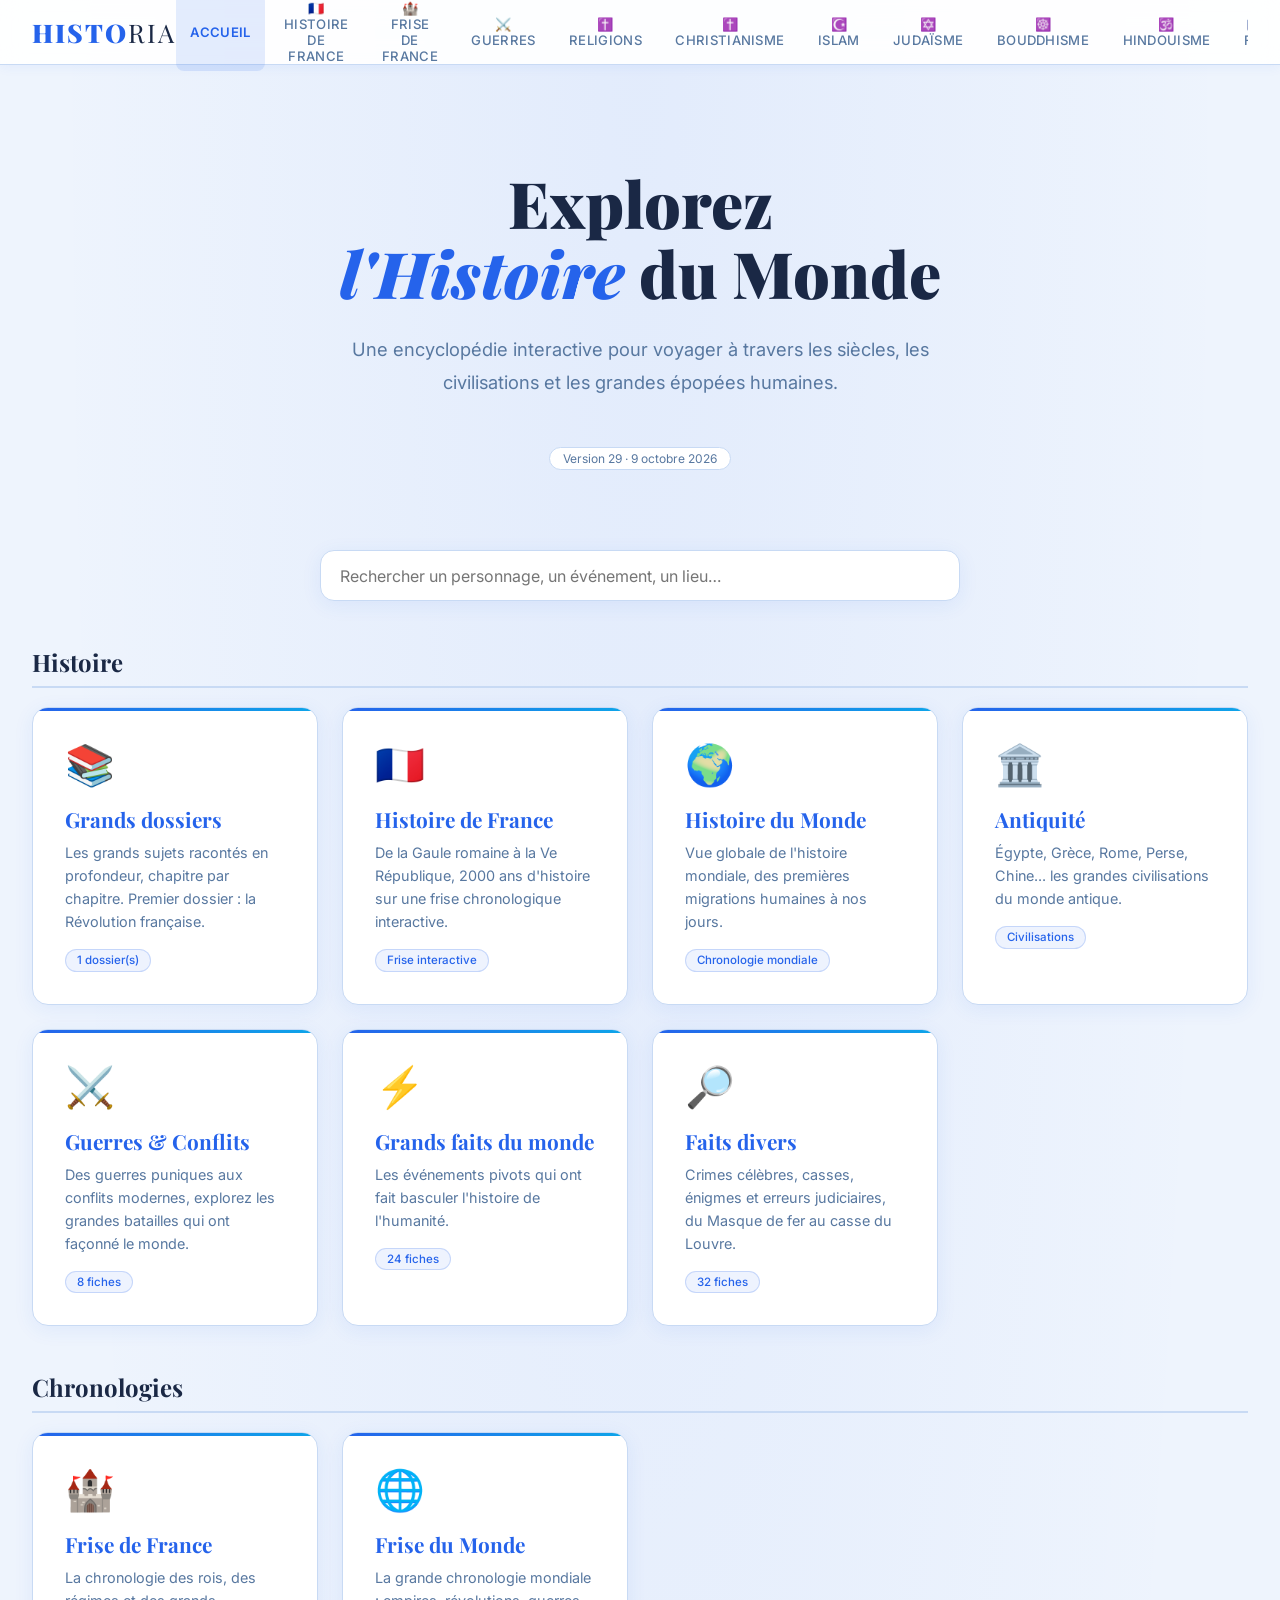
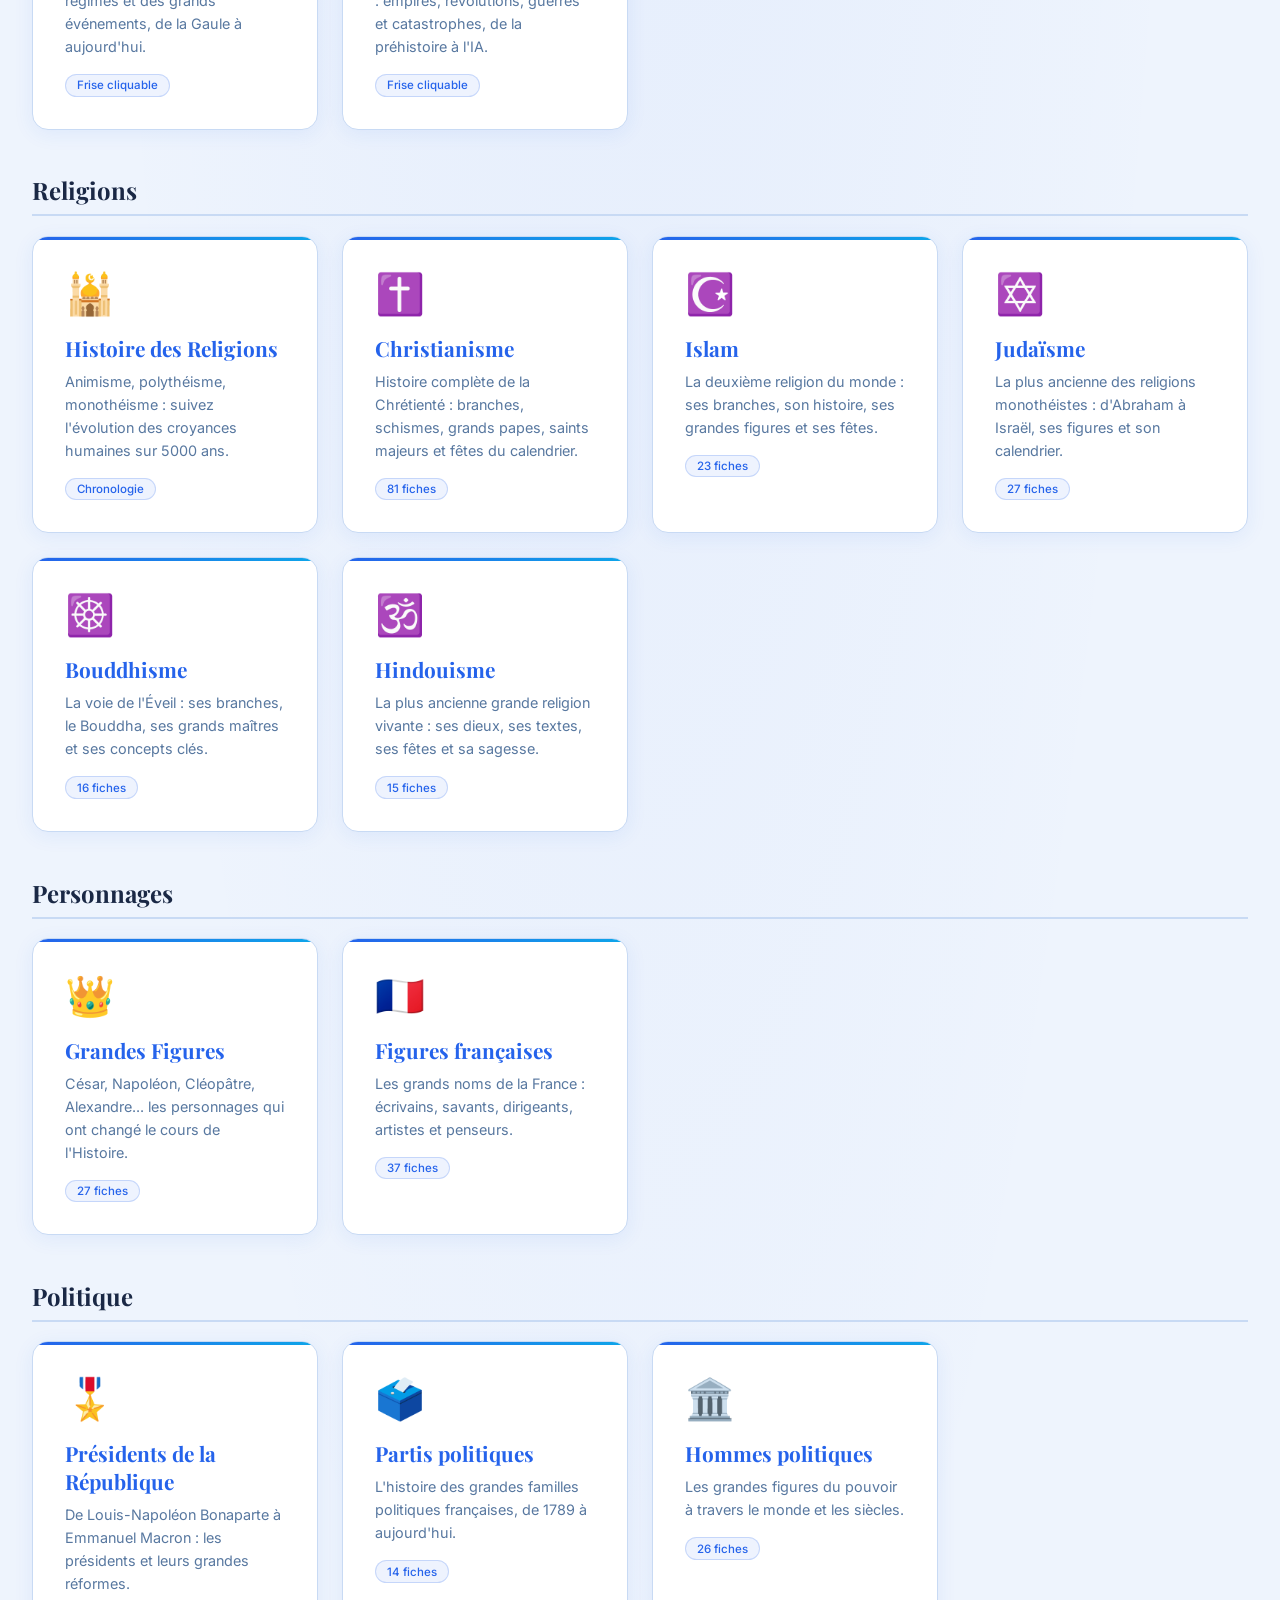
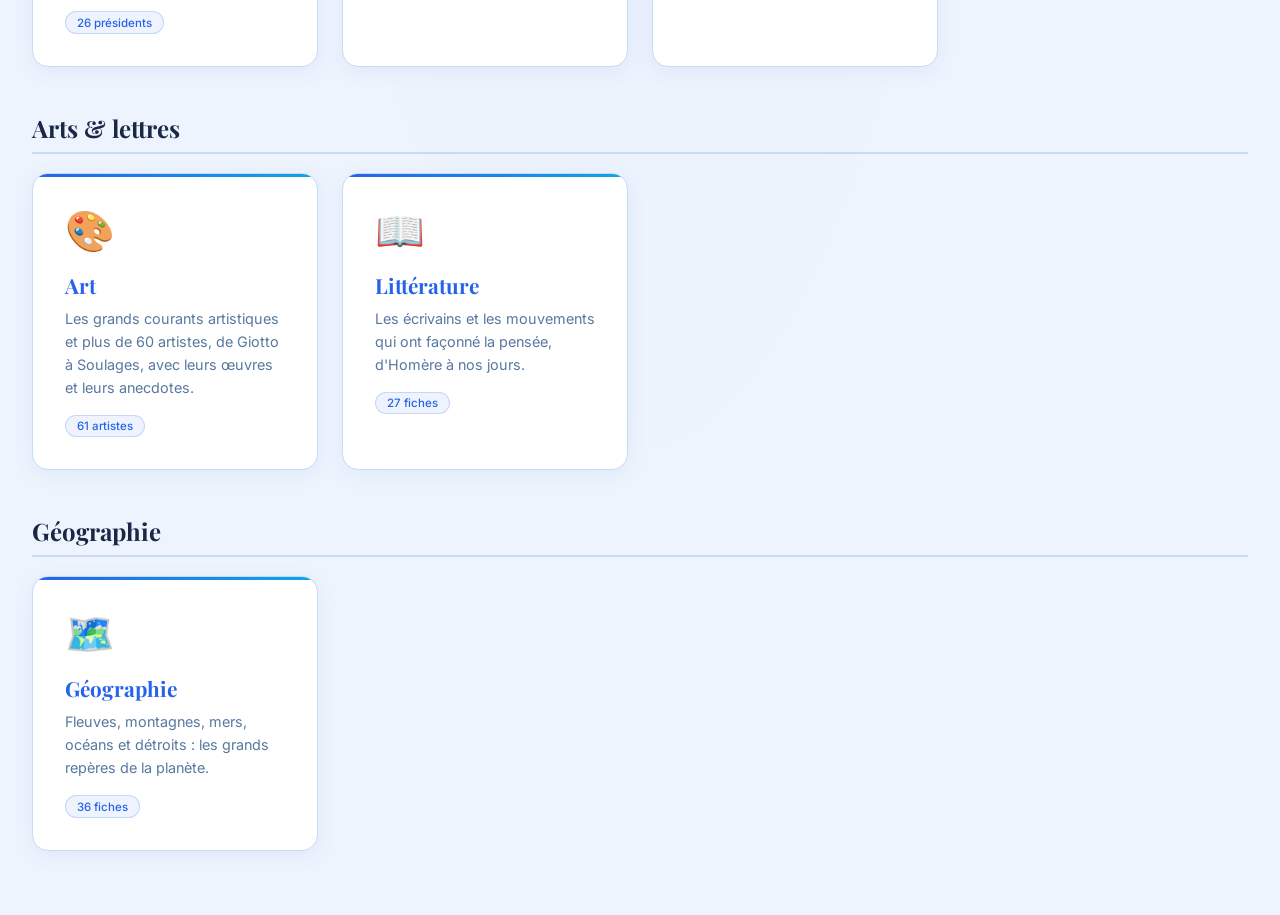
==== commit 93d8a396: "New version" ====
--- a/index.html
+++ b/index.html
@@ -13,7 +13,7 @@
 <meta name="apple-mobile-web-app-status-bar-style" content="black-translucent">
 <meta name="apple-mobile-web-app-title" content="Historia">
 <link href="https://fonts.googleapis.com/css2?family=Playfair+Display:ital,wght@0,400;0,700;0,900;1,400&family=Inter:wght@300;400;500;600&display=swap" rel="stylesheet">
-<link rel="stylesheet" href="css/styles.css?v=28">
+<link rel="stylesheet" href="css/styles.css?v=29">
 </head>
 <body>
 <header>
@@ -53,6 +53,7 @@
     <div class="hero">
       <h1>Explorez<br><em>l'Histoire</em> du Monde</h1>
       <p>Une encyclopédie interactive pour voyager à travers les siècles, les civilisations et les grandes épopées humaines.</p>
+      <div class="app-version" id="app-version"></div>
     </div>
     <div class="home-search">
       <input type="search" id="global-search" placeholder="Rechercher un personnage, un événement, un lieu…" autocomplete="off" oninput="globalSearch(this.value)" aria-label="Recherche dans toute l'encyclopédie">
@@ -709,34 +710,34 @@
 </div>
 
 <!-- Données (un fichier par thème, faciles à enrichir) -->
-<script src="data/francePeriodes.js?v=28"></script>
-<script src="data/friseFrData.js?v=28"></script>
-<script src="data/guerresData.js?v=28"></script>
-<script src="data/relData.js?v=28"></script>
-<script src="data/antiqData.js?v=28"></script>
-<script src="data/figuresData.js?v=28"></script>
-<script src="data/mondePeriodes.js?v=28"></script>
-<script src="data/friseMondeData.js?v=28"></script>
-<script src="data/artData.js?v=28"></script>
-<script src="data/artistesData.js?v=28"></script>
-<script src="data/littData.js?v=28"></script>
-<script src="data/politiqueData.js?v=28"></script>
-<script src="data/evenementsData.js?v=28"></script>
-<script src="data/christData.js?v=28"></script>
-<script src="data/islamData.js?v=28"></script>
-<script src="data/judData.js?v=28"></script>
-<script src="data/boudData.js?v=28"></script>
-<script src="data/hindData.js?v=28"></script>
-<script src="data/figFrData.js?v=28"></script>
-<script src="data/faitsDiversData.js?v=28"></script>
-<script src="data/presidentsData.js?v=28"></script>
-<script src="data/partisData.js?v=28"></script>
-<script src="data/dossiersData.js?v=28"></script>
-<script src="data/geoData.js?v=28"></script>
-<script src="data/geoFranceData.js?v=28"></script>
-<script src="data/geoRegionsData.js?v=28"></script>
+<script src="data/francePeriodes.js?v=29"></script>
+<script src="data/friseFrData.js?v=29"></script>
+<script src="data/guerresData.js?v=29"></script>
+<script src="data/relData.js?v=29"></script>
+<script src="data/antiqData.js?v=29"></script>
+<script src="data/figuresData.js?v=29"></script>
+<script src="data/mondePeriodes.js?v=29"></script>
+<script src="data/friseMondeData.js?v=29"></script>
+<script src="data/artData.js?v=29"></script>
+<script src="data/artistesData.js?v=29"></script>
+<script src="data/littData.js?v=29"></script>
+<script src="data/politiqueData.js?v=29"></script>
+<script src="data/evenementsData.js?v=29"></script>
+<script src="data/christData.js?v=29"></script>
+<script src="data/islamData.js?v=29"></script>
+<script src="data/judData.js?v=29"></script>
+<script src="data/boudData.js?v=29"></script>
+<script src="data/hindData.js?v=29"></script>
+<script src="data/figFrData.js?v=29"></script>
+<script src="data/faitsDiversData.js?v=29"></script>
+<script src="data/presidentsData.js?v=29"></script>
+<script src="data/partisData.js?v=29"></script>
+<script src="data/dossiersData.js?v=29"></script>
+<script src="data/geoData.js?v=29"></script>
+<script src="data/geoFranceData.js?v=29"></script>
+<script src="data/geoRegionsData.js?v=29"></script>
 <!-- Logique de l'application -->
-<script src="js/app.js?v=28"></script>
+<script src="js/app.js?v=29"></script>
 <!-- Enregistrement du service worker (mode hors ligne / installation) -->
 <script>
 if('serviceWorker' in navigator){
--- a/css/styles.css
+++ b/css/styles.css
@@ -334,3 +334,5 @@
 .dossier-banner small{opacity:.85;font-size:.8rem;}
 .dossier-banner .db-arrow{font-size:1.4rem;}
 @media(max-width:700px){.art-header h1{font-size:1.75rem;}.article-body h3{font-size:1.3rem;}.art-nav{grid-template-columns:1fr;}}
+
+.app-version{display:inline-block;margin-top:-1.8rem;margin-bottom:2.5rem;font-size:.75rem;color:var(--muted);border:1px solid var(--border);border-radius:20px;padding:.2rem .8rem;background:var(--bg2);}
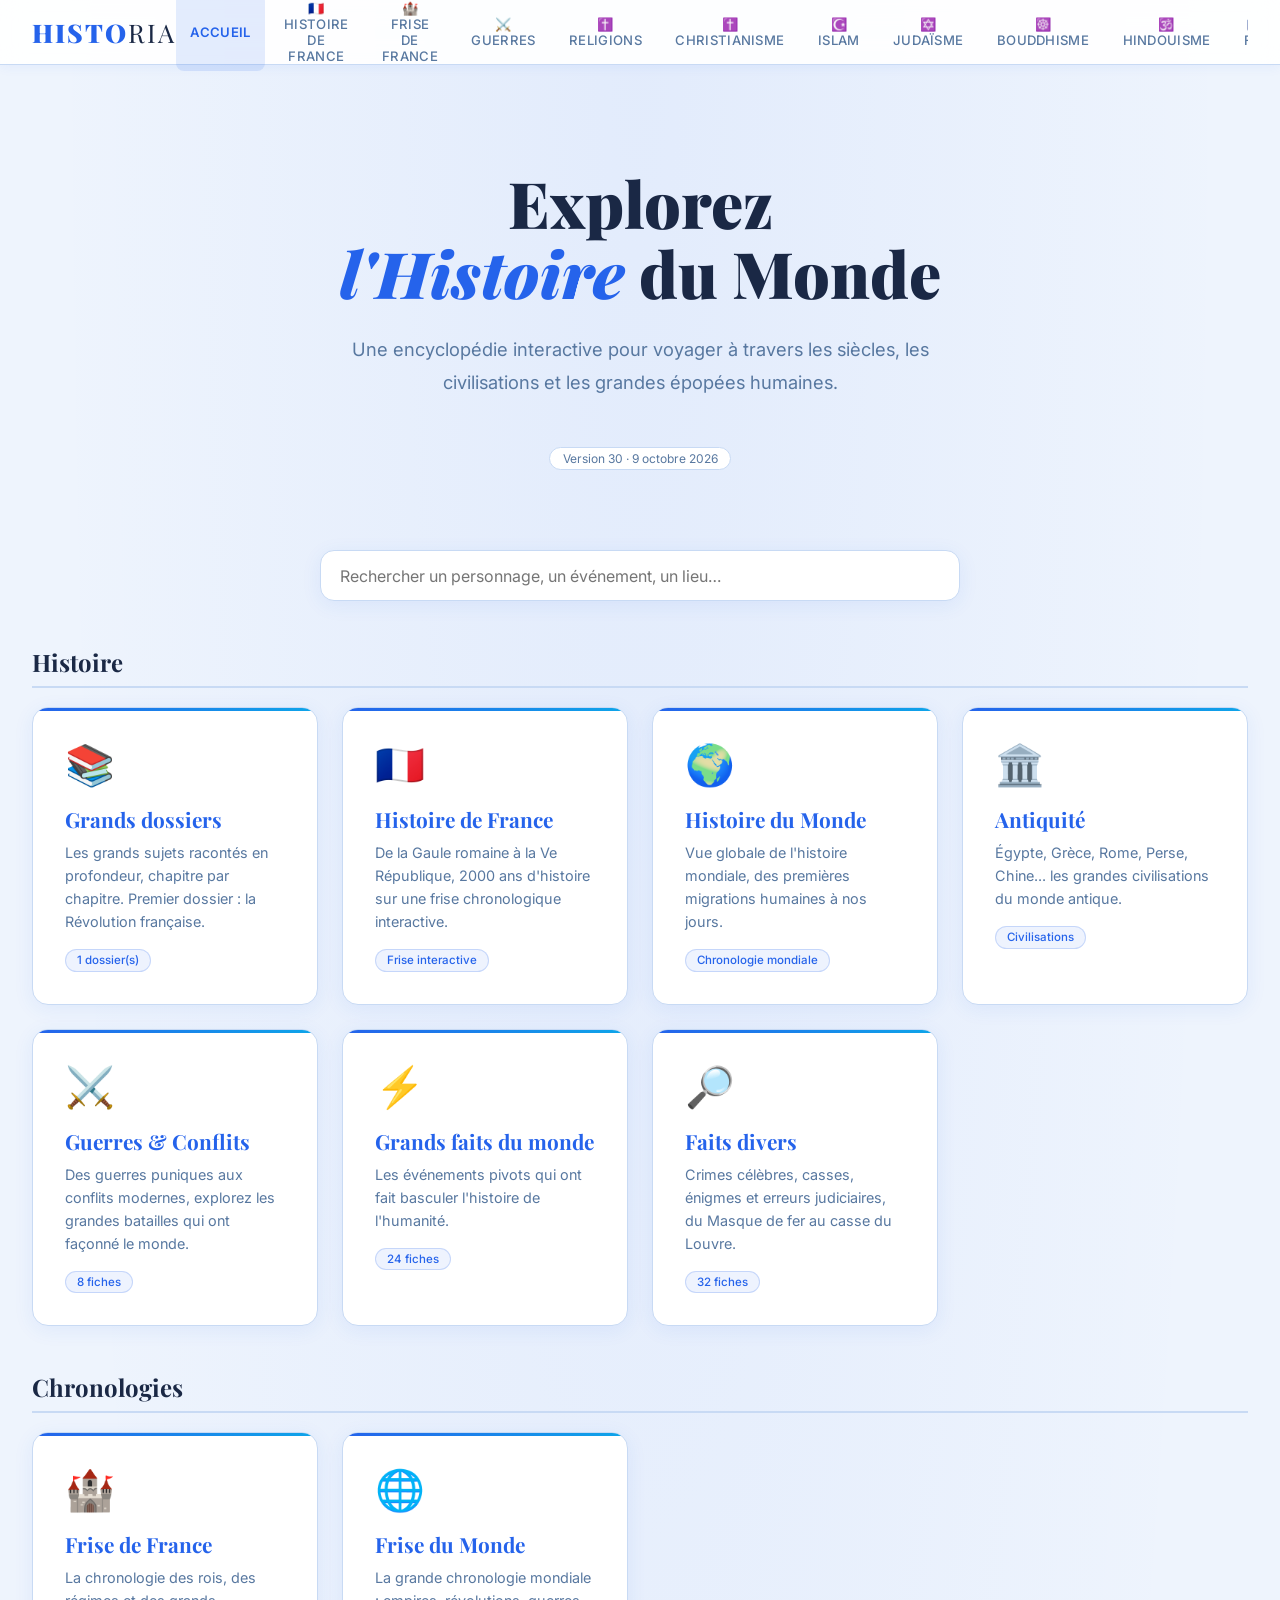
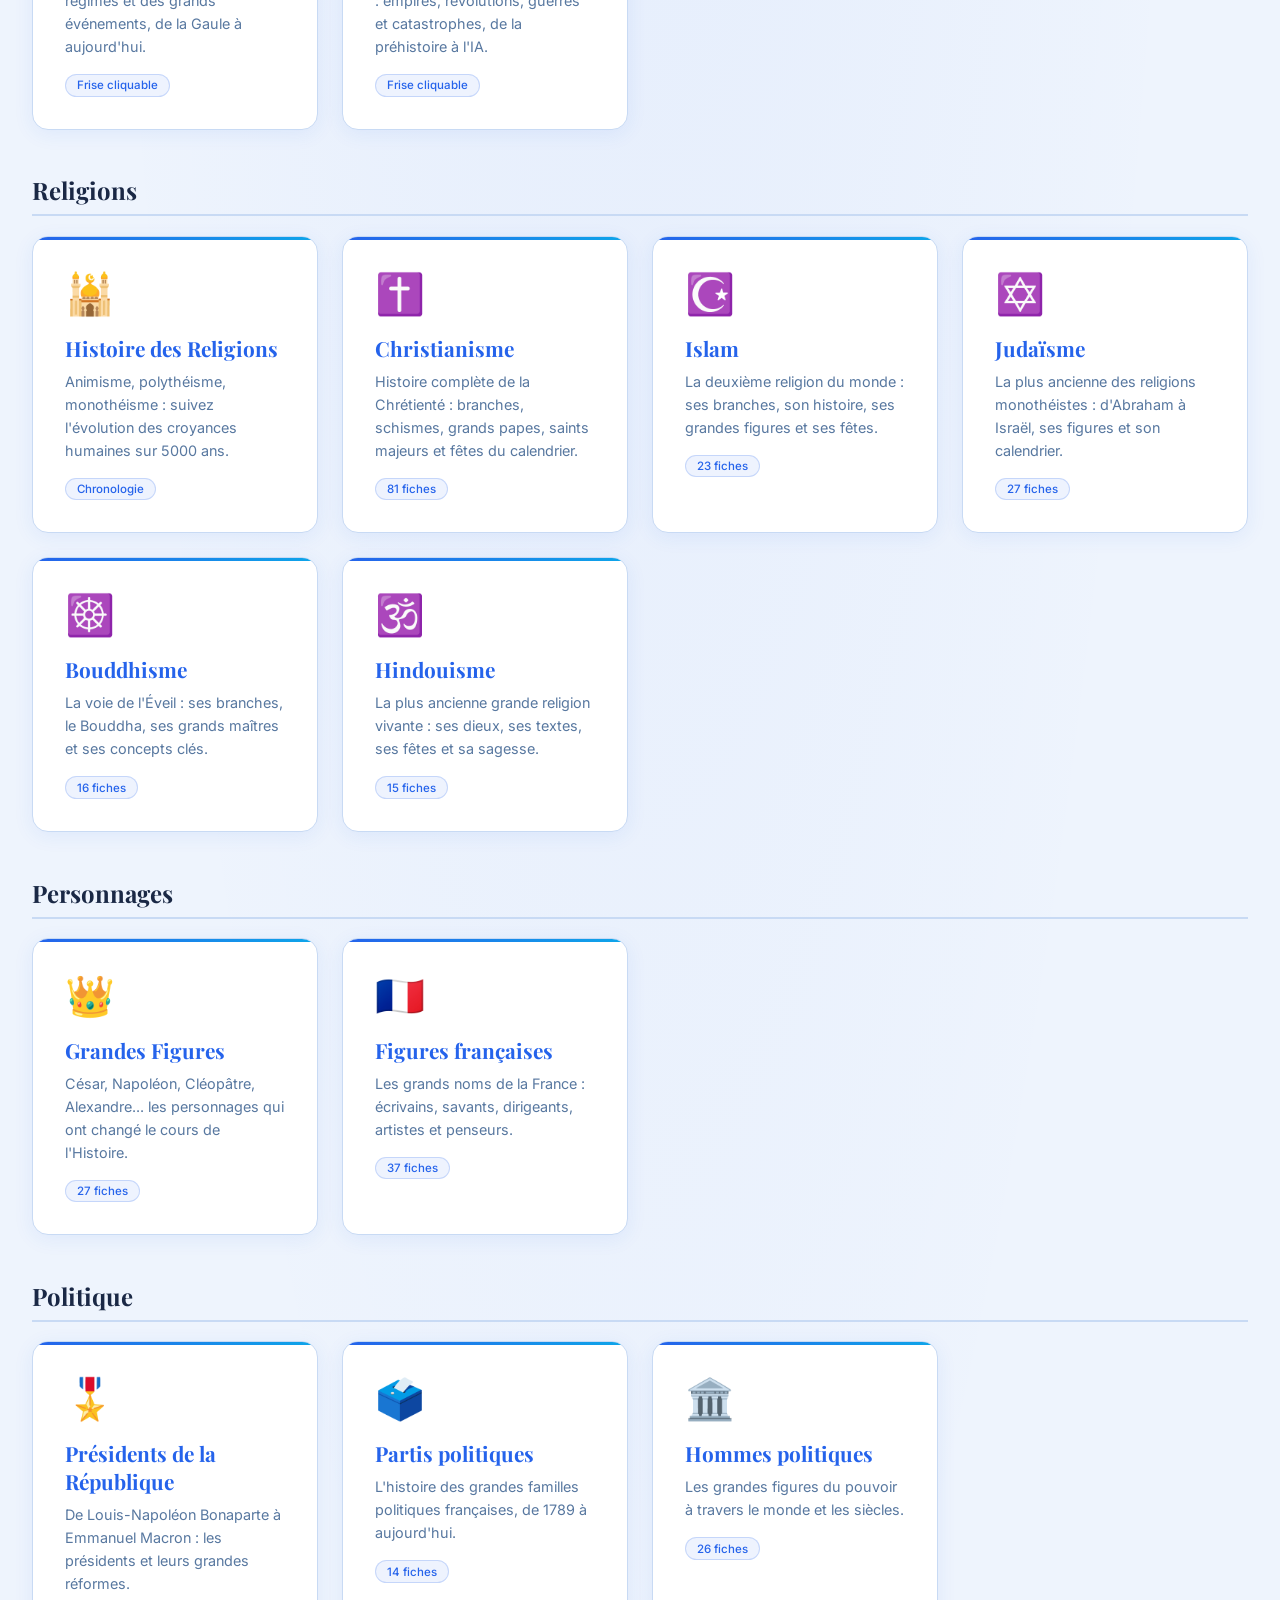
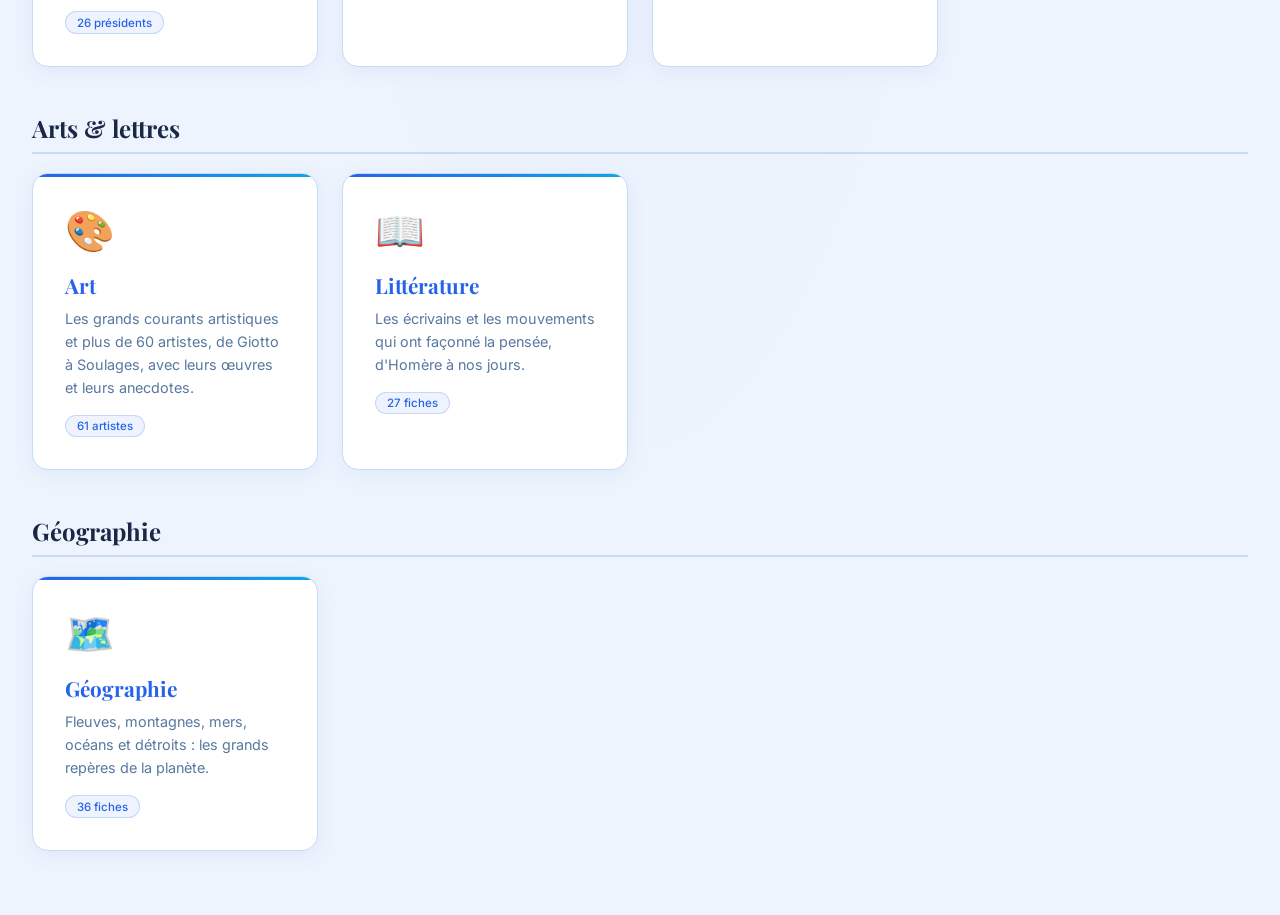
==== commit 38caf4a9: "new" ====
--- a/index.html
+++ b/index.html
@@ -13,7 +13,7 @@
 <meta name="apple-mobile-web-app-status-bar-style" content="black-translucent">
 <meta name="apple-mobile-web-app-title" content="Historia">
 <link href="https://fonts.googleapis.com/css2?family=Playfair+Display:ital,wght@0,400;0,700;0,900;1,400&family=Inter:wght@300;400;500;600&display=swap" rel="stylesheet">
-<link rel="stylesheet" href="css/styles.css?v=29">
+<link rel="stylesheet" href="css/styles.css?v=30">
 </head>
 <body>
 <header>
@@ -674,11 +674,11 @@
 <section id="article">
   <div class="container article-wrap">
     <button class="back-btn" onclick="articleBack()">← Retour</button>
-    <header class="art-header">
+    <div class="art-header">
       <h1 id="art-title"></h1>
       <div class="art-dates" id="art-dates"></div>
-    </header>
-    <nav class="art-toc" id="art-toc"></nav>
+    </div>
+    <div class="art-toc" id="art-toc"></div>
     <div class="modal-body article-body" id="art-body"></div>
     <div class="art-related" id="art-related"></div>
     <div class="art-nav" id="art-nav"></div>
@@ -710,34 +710,34 @@
 </div>
 
 <!-- Données (un fichier par thème, faciles à enrichir) -->
-<script src="data/francePeriodes.js?v=29"></script>
-<script src="data/friseFrData.js?v=29"></script>
-<script src="data/guerresData.js?v=29"></script>
-<script src="data/relData.js?v=29"></script>
-<script src="data/antiqData.js?v=29"></script>
-<script src="data/figuresData.js?v=29"></script>
-<script src="data/mondePeriodes.js?v=29"></script>
-<script src="data/friseMondeData.js?v=29"></script>
-<script src="data/artData.js?v=29"></script>
-<script src="data/artistesData.js?v=29"></script>
-<script src="data/littData.js?v=29"></script>
-<script src="data/politiqueData.js?v=29"></script>
-<script src="data/evenementsData.js?v=29"></script>
-<script src="data/christData.js?v=29"></script>
-<script src="data/islamData.js?v=29"></script>
-<script src="data/judData.js?v=29"></script>
-<script src="data/boudData.js?v=29"></script>
-<script src="data/hindData.js?v=29"></script>
-<script src="data/figFrData.js?v=29"></script>
-<script src="data/faitsDiversData.js?v=29"></script>
-<script src="data/presidentsData.js?v=29"></script>
-<script src="data/partisData.js?v=29"></script>
-<script src="data/dossiersData.js?v=29"></script>
-<script src="data/geoData.js?v=29"></script>
-<script src="data/geoFranceData.js?v=29"></script>
-<script src="data/geoRegionsData.js?v=29"></script>
+<script src="data/francePeriodes.js?v=30"></script>
+<script src="data/friseFrData.js?v=30"></script>
+<script src="data/guerresData.js?v=30"></script>
+<script src="data/relData.js?v=30"></script>
+<script src="data/antiqData.js?v=30"></script>
+<script src="data/figuresData.js?v=30"></script>
+<script src="data/mondePeriodes.js?v=30"></script>
+<script src="data/friseMondeData.js?v=30"></script>
+<script src="data/artData.js?v=30"></script>
+<script src="data/artistesData.js?v=30"></script>
+<script src="data/littData.js?v=30"></script>
+<script src="data/politiqueData.js?v=30"></script>
+<script src="data/evenementsData.js?v=30"></script>
+<script src="data/christData.js?v=30"></script>
+<script src="data/islamData.js?v=30"></script>
+<script src="data/judData.js?v=30"></script>
+<script src="data/boudData.js?v=30"></script>
+<script src="data/hindData.js?v=30"></script>
+<script src="data/figFrData.js?v=30"></script>
+<script src="data/faitsDiversData.js?v=30"></script>
+<script src="data/presidentsData.js?v=30"></script>
+<script src="data/partisData.js?v=30"></script>
+<script src="data/dossiersData.js?v=30"></script>
+<script src="data/geoData.js?v=30"></script>
+<script src="data/geoFranceData.js?v=30"></script>
+<script src="data/geoRegionsData.js?v=30"></script>
 <!-- Logique de l'application -->
-<script src="js/app.js?v=29"></script>
+<script src="js/app.js?v=30"></script>
 <!-- Enregistrement du service worker (mode hors ligne / installation) -->
 <script>
 if('serviceWorker' in navigator){
--- a/css/styles.css
+++ b/css/styles.css
@@ -336,3 +336,10 @@
 @media(max-width:700px){.art-header h1{font-size:1.75rem;}.article-body h3{font-size:1.3rem;}.art-nav{grid-template-columns:1fr;}}
 
 .app-version{display:inline-block;margin-top:-1.8rem;margin-bottom:2.5rem;font-size:.75rem;color:var(--muted);border:1px solid var(--border);border-radius:20px;padding:.2rem .8rem;background:var(--bg2);}
+/* Page de lecture : finitions */
+.art-header{background:var(--bg2);border:1px solid var(--border);border-radius:18px;padding:1.6rem 1.8rem;margin:1rem 0 1.5rem;box-shadow:var(--shadow);position:relative;overflow:hidden;}
+.art-header::before{content:'';position:absolute;top:0;left:0;right:0;height:4px;background:linear-gradient(90deg,#1e3a6e,#2563eb,#0ea5e9);}
+.art-dates{display:inline-block;margin-top:.7rem;padding:.2rem .8rem;border-radius:20px;background:rgba(37,99,235,.08);border:1px solid rgba(37,99,235,.2);font-size:.85rem;}
+.art-dates:empty{display:none;}
+.article-body{background:var(--bg2);border:1px solid var(--border);border-radius:18px;padding:1.8rem 2rem !important;box-shadow:var(--shadow);}
+@media(max-width:700px){.art-header{padding:1.2rem 1.2rem;}.article-body{padding:1.2rem 1.1rem !important;}#article{padding-left:.8rem;padding-right:.8rem;}}
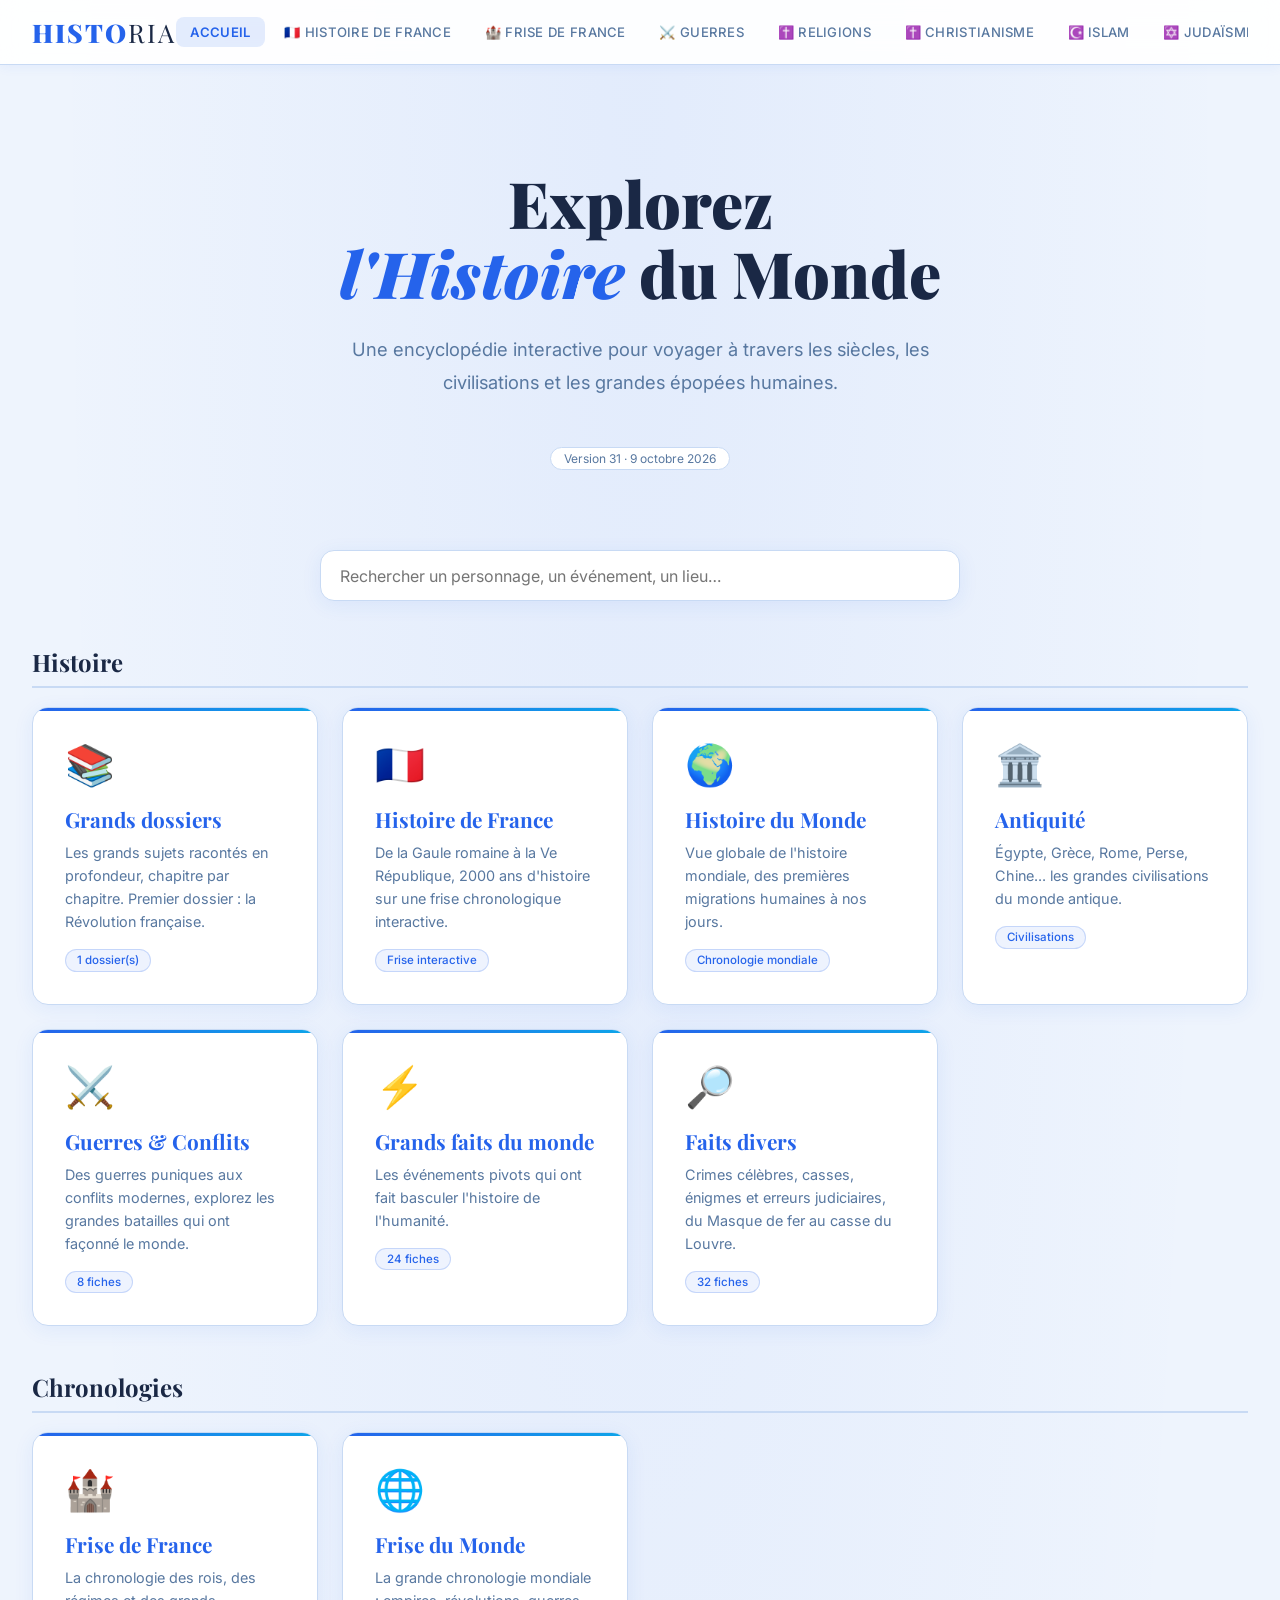
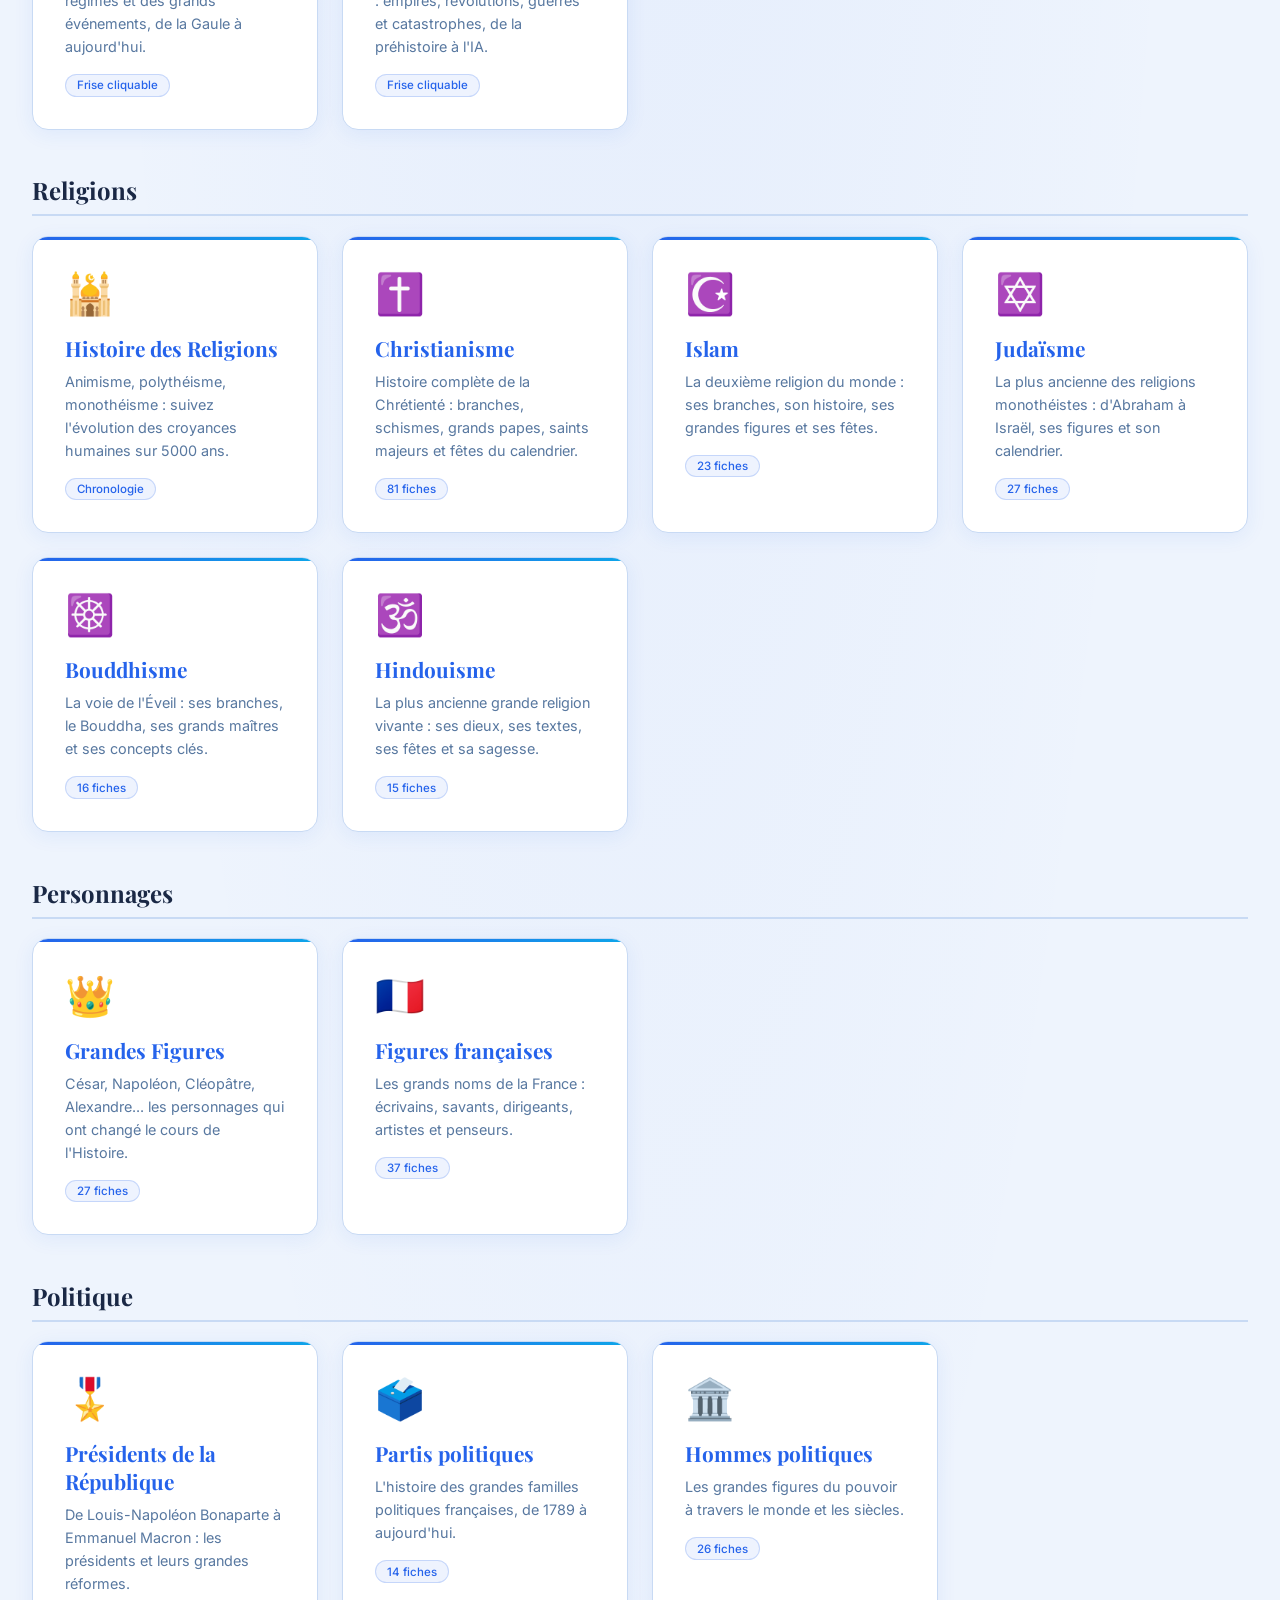
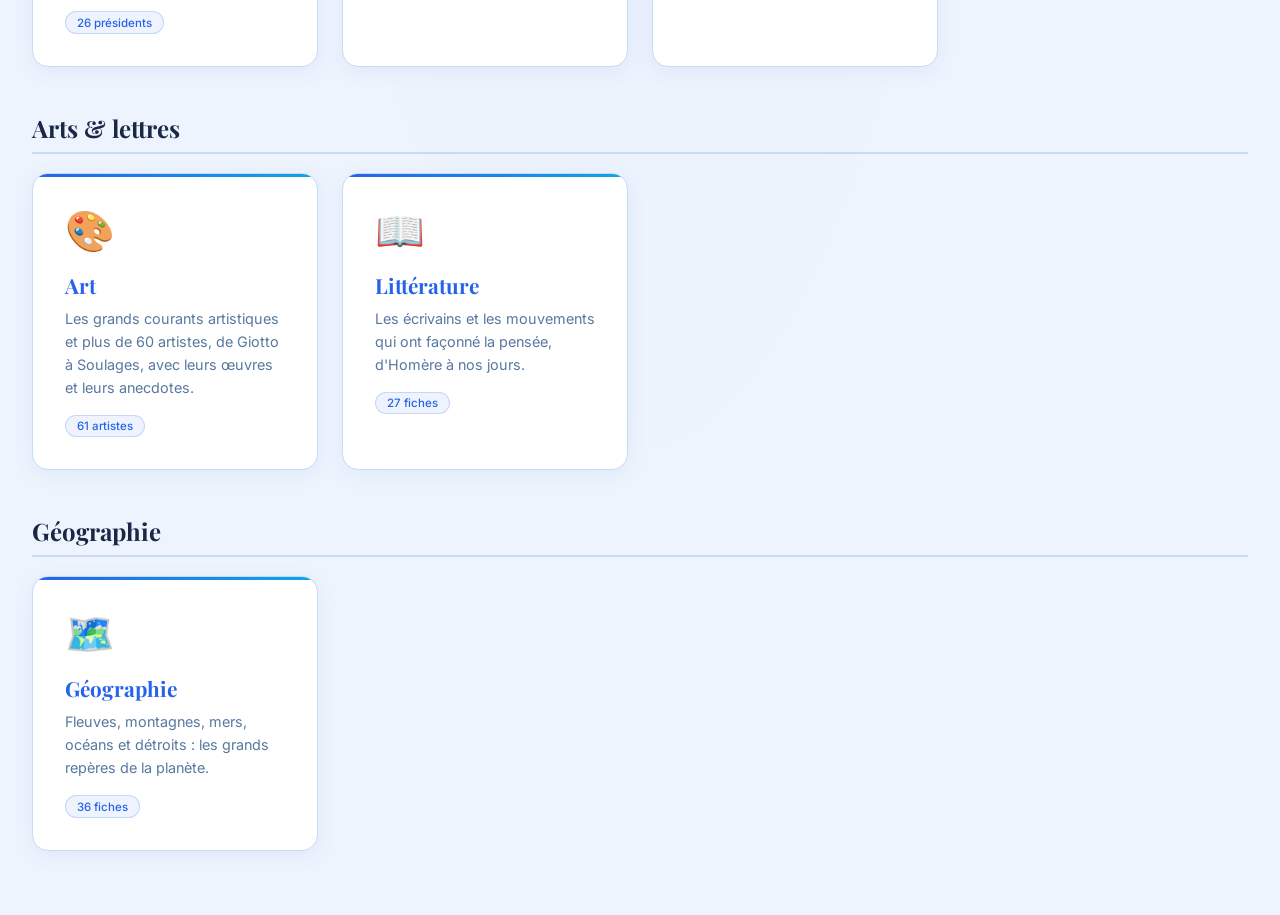
==== commit f977a683: "new" ====
--- a/index.html
+++ b/index.html
@@ -13,7 +13,7 @@
 <meta name="apple-mobile-web-app-status-bar-style" content="black-translucent">
 <meta name="apple-mobile-web-app-title" content="Historia">
 <link href="https://fonts.googleapis.com/css2?family=Playfair+Display:ital,wght@0,400;0,700;0,900;1,400&family=Inter:wght@300;400;500;600&display=swap" rel="stylesheet">
-<link rel="stylesheet" href="css/styles.css?v=30">
+<link rel="stylesheet" href="css/styles.css?v=31">
 </head>
 <body>
 <header>
@@ -710,34 +710,34 @@
 </div>
 
 <!-- Données (un fichier par thème, faciles à enrichir) -->
-<script src="data/francePeriodes.js?v=30"></script>
-<script src="data/friseFrData.js?v=30"></script>
-<script src="data/guerresData.js?v=30"></script>
-<script src="data/relData.js?v=30"></script>
-<script src="data/antiqData.js?v=30"></script>
-<script src="data/figuresData.js?v=30"></script>
-<script src="data/mondePeriodes.js?v=30"></script>
-<script src="data/friseMondeData.js?v=30"></script>
-<script src="data/artData.js?v=30"></script>
-<script src="data/artistesData.js?v=30"></script>
-<script src="data/littData.js?v=30"></script>
-<script src="data/politiqueData.js?v=30"></script>
-<script src="data/evenementsData.js?v=30"></script>
-<script src="data/christData.js?v=30"></script>
-<script src="data/islamData.js?v=30"></script>
-<script src="data/judData.js?v=30"></script>
-<script src="data/boudData.js?v=30"></script>
-<script src="data/hindData.js?v=30"></script>
-<script src="data/figFrData.js?v=30"></script>
-<script src="data/faitsDiversData.js?v=30"></script>
-<script src="data/presidentsData.js?v=30"></script>
-<script src="data/partisData.js?v=30"></script>
-<script src="data/dossiersData.js?v=30"></script>
-<script src="data/geoData.js?v=30"></script>
-<script src="data/geoFranceData.js?v=30"></script>
-<script src="data/geoRegionsData.js?v=30"></script>
+<script src="data/francePeriodes.js?v=31"></script>
+<script src="data/friseFrData.js?v=31"></script>
+<script src="data/guerresData.js?v=31"></script>
+<script src="data/relData.js?v=31"></script>
+<script src="data/antiqData.js?v=31"></script>
+<script src="data/figuresData.js?v=31"></script>
+<script src="data/mondePeriodes.js?v=31"></script>
+<script src="data/friseMondeData.js?v=31"></script>
+<script src="data/artData.js?v=31"></script>
+<script src="data/artistesData.js?v=31"></script>
+<script src="data/littData.js?v=31"></script>
+<script src="data/politiqueData.js?v=31"></script>
+<script src="data/evenementsData.js?v=31"></script>
+<script src="data/christData.js?v=31"></script>
+<script src="data/islamData.js?v=31"></script>
+<script src="data/judData.js?v=31"></script>
+<script src="data/boudData.js?v=31"></script>
+<script src="data/hindData.js?v=31"></script>
+<script src="data/figFrData.js?v=31"></script>
+<script src="data/faitsDiversData.js?v=31"></script>
+<script src="data/presidentsData.js?v=31"></script>
+<script src="data/partisData.js?v=31"></script>
+<script src="data/dossiersData.js?v=31"></script>
+<script src="data/geoData.js?v=31"></script>
+<script src="data/geoFranceData.js?v=31"></script>
+<script src="data/geoRegionsData.js?v=31"></script>
 <!-- Logique de l'application -->
-<script src="js/app.js?v=30"></script>
+<script src="js/app.js?v=31"></script>
 <!-- Enregistrement du service worker (mode hors ligne / installation) -->
 <script>
 if('serviceWorker' in navigator){
--- a/css/styles.css
+++ b/css/styles.css
@@ -343,3 +343,6 @@
 .art-dates:empty{display:none;}
 .article-body{background:var(--bg2);border:1px solid var(--border);border-radius:18px;padding:1.8rem 2rem !important;box-shadow:var(--shadow);}
 @media(max-width:700px){.art-header{padding:1.2rem 1.2rem;}.article-body{padding:1.2rem 1.1rem !important;}#article{padding-left:.8rem;padding-right:.8rem;}}
+
+/* Menu : une seule ligne, défilement horizontal */
+nav button{white-space:nowrap;flex-shrink:0;}
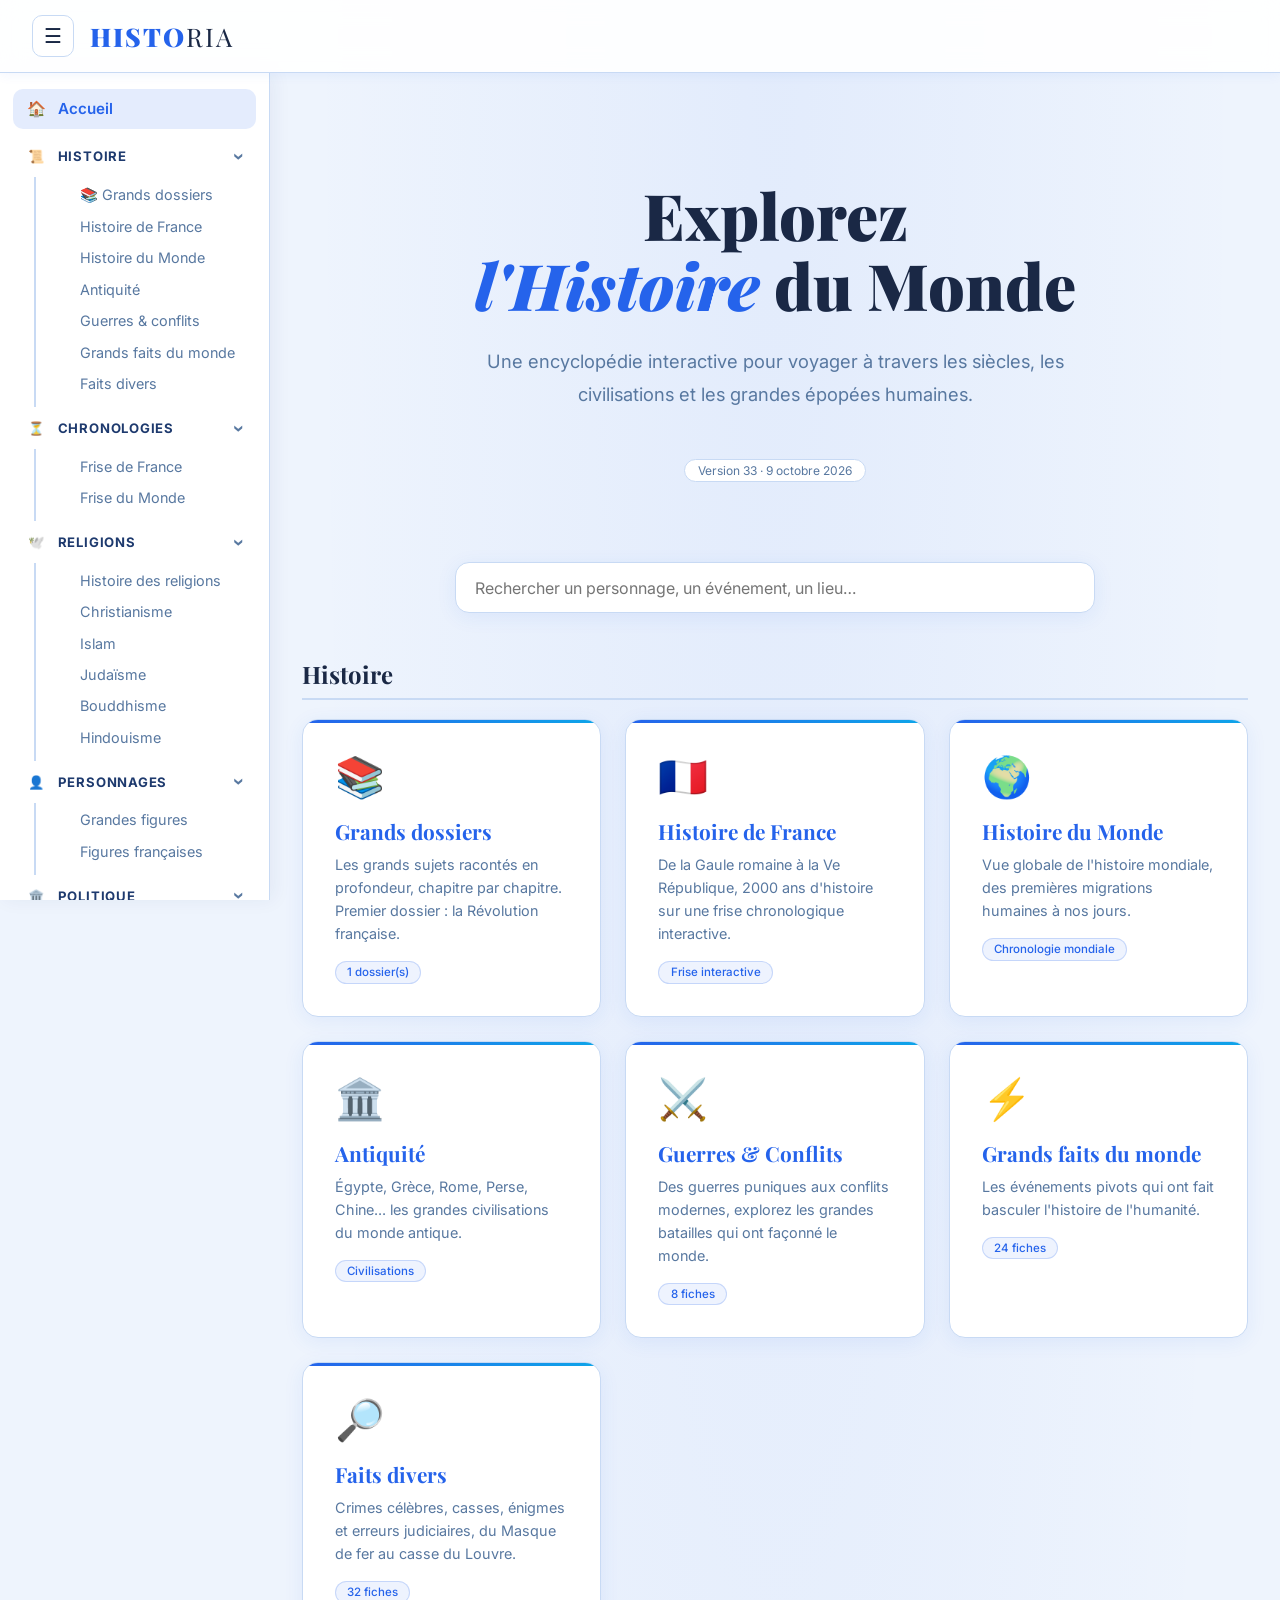
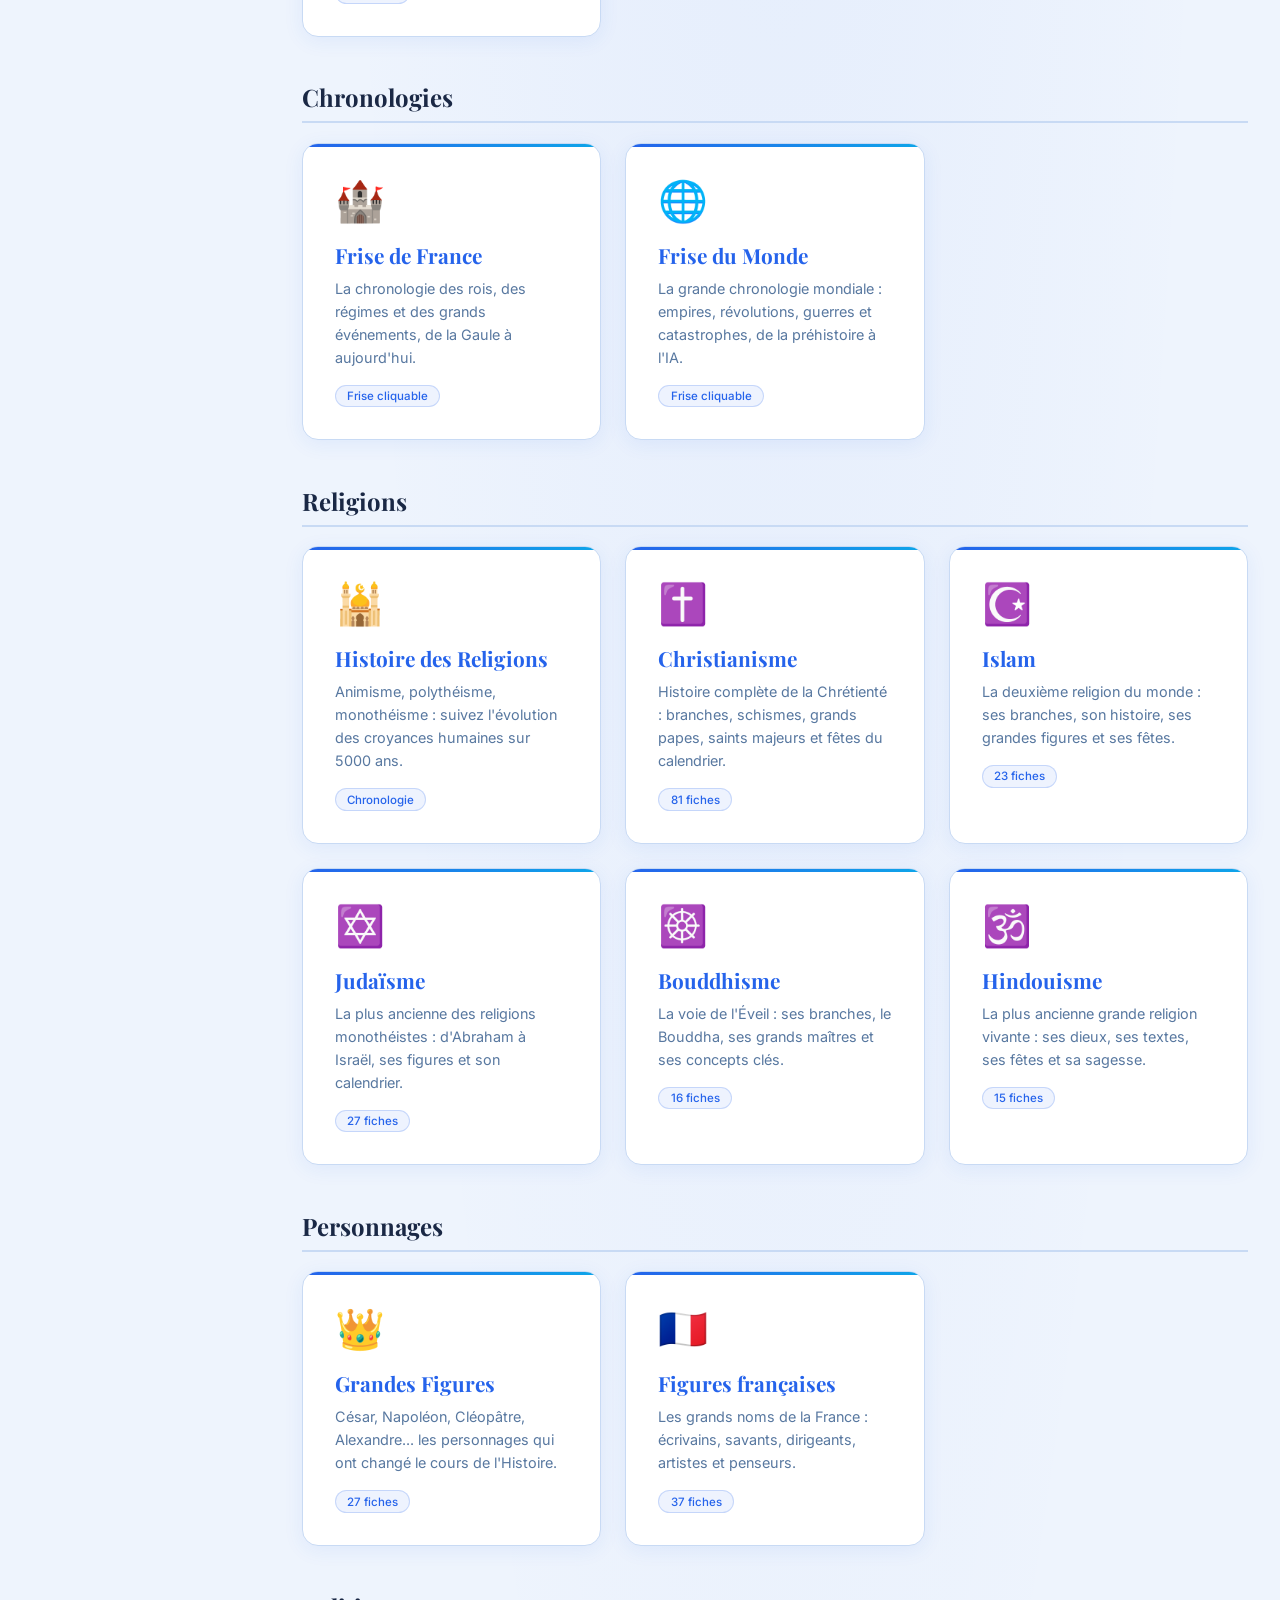
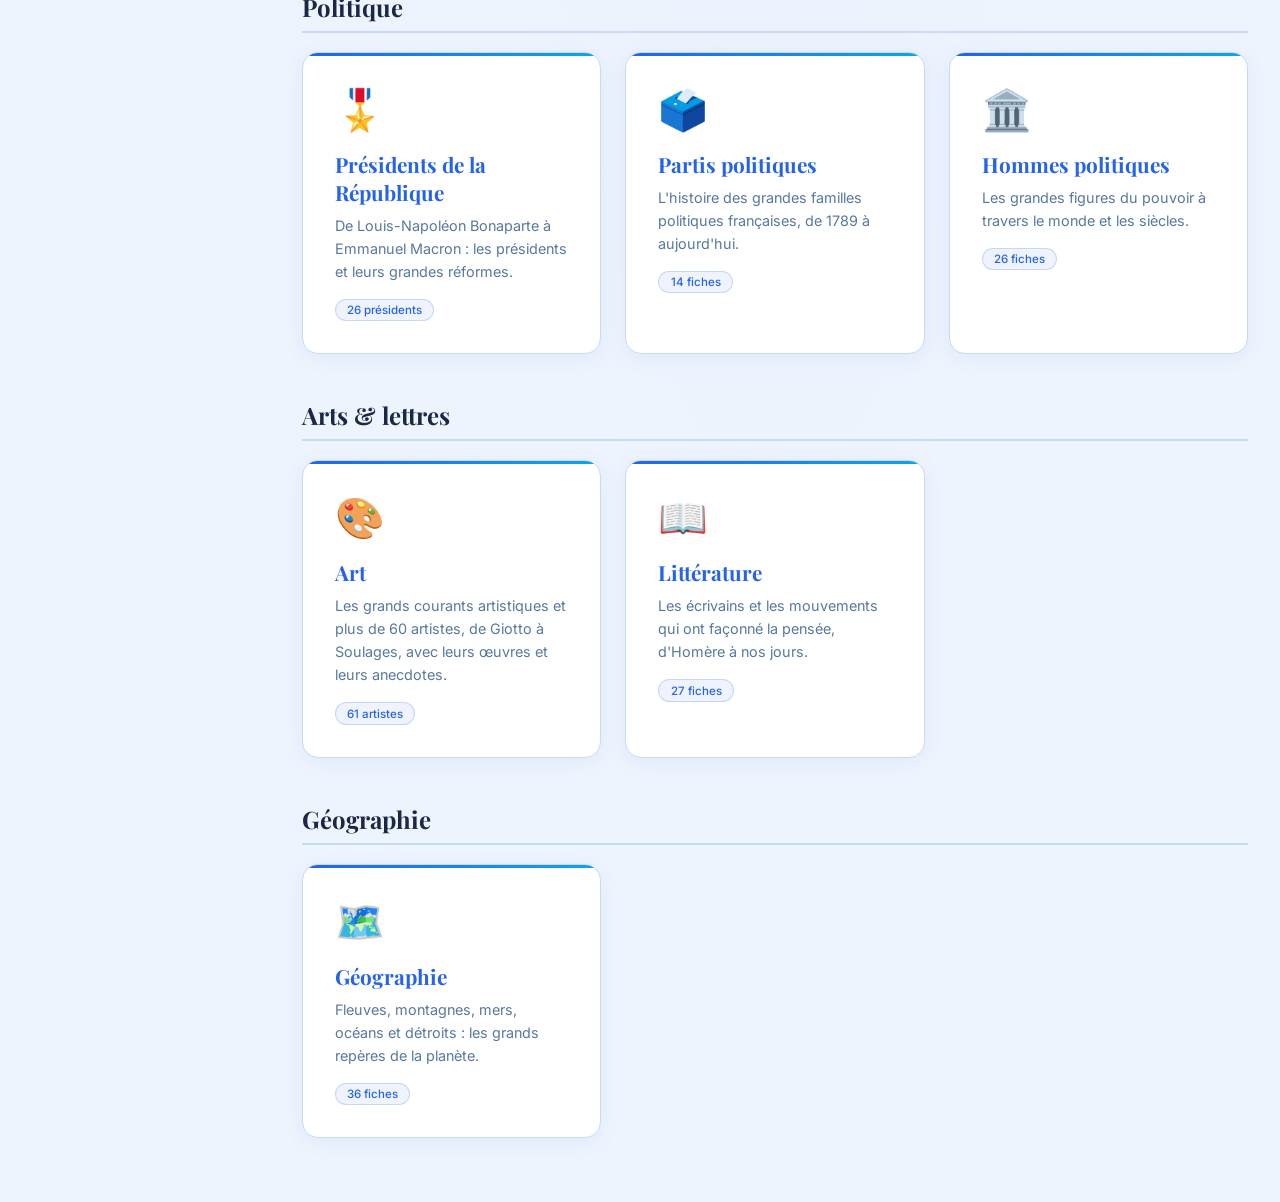
==== commit f77b2b77: "new" ====
--- a/index.html
+++ b/index.html
@@ -13,39 +13,17 @@
 <meta name="apple-mobile-web-app-status-bar-style" content="black-translucent">
 <meta name="apple-mobile-web-app-title" content="Historia">
 <link href="https://fonts.googleapis.com/css2?family=Playfair+Display:ital,wght@0,400;0,700;0,900;1,400&family=Inter:wght@300;400;500;600&display=swap" rel="stylesheet">
-<link rel="stylesheet" href="css/styles.css?v=31">
+<link rel="stylesheet" href="css/styles.css?v=33">
 </head>
 <body>
 <header>
   <div class="header-inner">
+    <button class="sb-toggle" onclick="toggleSidebar()" aria-label="Ouvrir ou fermer le sommaire" title="Sommaire">☰</button>
     <div class="logo" onclick="showSection('home')">HISTO<span>RIA</span></div>
-    <nav>
-      <button onclick="showSection('home')" id="nav-home" class="active">Accueil</button>
-      <button onclick="showSection('france')" id="nav-france">🇫🇷 Histoire de France</button>
-      <button onclick="showSection('frisefrance')" id="nav-frisefrance">🏰 Frise de France</button>
-      <button onclick="showSection('guerres')" id="nav-guerres">⚔️ Guerres</button>
-      <button onclick="showSection('religions')" id="nav-religions">✝️ Religions</button>
-      <button onclick="showSection('christianisme')" id="nav-christianisme">✝️ Christianisme</button>
-      <button onclick="showSection('islam')" id="nav-islam">☪️ Islam</button>
-      <button onclick="showSection('judaisme')" id="nav-judaisme">✡️ Judaïsme</button>
-      <button onclick="showSection('bouddhisme')" id="nav-bouddhisme">☸️ Bouddhisme</button>
-      <button onclick="showSection('hindouisme')" id="nav-hindouisme">🕉️ Hindouisme</button>
-      <button onclick="showSection('figuresfr')" id="nav-figuresfr">🇫🇷 Figures françaises</button>
-      <button onclick="showSection('antiquite')" id="nav-antiquite">🏛️ Antiquité</button>
-      <button onclick="showSection('figures')" id="nav-figures">👑 Grandes Figures</button>
-      <button onclick="showSection('monde')" id="nav-monde">🌍 Histoire du Monde</button>
-      <button onclick="showSection('frisemonde')" id="nav-frisemonde">🌐 Frise du Monde</button>
-      <button onclick="showSection('art')" id="nav-art">🎨 Art</button>
-      <button onclick="showSection('litterature')" id="nav-litterature">📖 Littérature</button>
-      <button onclick="showSection('presidents')" id="nav-presidents">🎖️ Présidents</button>
-      <button onclick="showSection('partis')" id="nav-partis">🗳️ Partis</button>
-      <button onclick="showSection('politique')" id="nav-politique">🏛️ Politique</button>
-      <button onclick="showSection('faitsdivers')" id="nav-faitsdivers">🔎 Faits divers</button>
-      <button onclick="showSection('evenements')" id="nav-evenements">⚡ Grands faits</button>
-      <button onclick="showSection('geographie')" id="nav-geographie">🗺️ Géographie</button>
-    </nav>
   </div>
 </header>
+<aside id="sidebar" aria-label="Sommaire"></aside>
+<div id="sb-backdrop" onclick="toggleSidebar(false)"></div>
 
 <!-- =================== HOME =================== -->
 <section id="home" class="active">
@@ -710,34 +688,34 @@
 </div>
 
 <!-- Données (un fichier par thème, faciles à enrichir) -->
-<script src="data/francePeriodes.js?v=31"></script>
-<script src="data/friseFrData.js?v=31"></script>
-<script src="data/guerresData.js?v=31"></script>
-<script src="data/relData.js?v=31"></script>
-<script src="data/antiqData.js?v=31"></script>
-<script src="data/figuresData.js?v=31"></script>
-<script src="data/mondePeriodes.js?v=31"></script>
-<script src="data/friseMondeData.js?v=31"></script>
-<script src="data/artData.js?v=31"></script>
-<script src="data/artistesData.js?v=31"></script>
-<script src="data/littData.js?v=31"></script>
-<script src="data/politiqueData.js?v=31"></script>
-<script src="data/evenementsData.js?v=31"></script>
-<script src="data/christData.js?v=31"></script>
-<script src="data/islamData.js?v=31"></script>
-<script src="data/judData.js?v=31"></script>
-<script src="data/boudData.js?v=31"></script>
-<script src="data/hindData.js?v=31"></script>
-<script src="data/figFrData.js?v=31"></script>
-<script src="data/faitsDiversData.js?v=31"></script>
-<script src="data/presidentsData.js?v=31"></script>
-<script src="data/partisData.js?v=31"></script>
-<script src="data/dossiersData.js?v=31"></script>
-<script src="data/geoData.js?v=31"></script>
-<script src="data/geoFranceData.js?v=31"></script>
-<script src="data/geoRegionsData.js?v=31"></script>
+<script src="data/francePeriodes.js?v=33"></script>
+<script src="data/friseFrData.js?v=33"></script>
+<script src="data/guerresData.js?v=33"></script>
+<script src="data/relData.js?v=33"></script>
+<script src="data/antiqData.js?v=33"></script>
+<script src="data/figuresData.js?v=33"></script>
+<script src="data/mondePeriodes.js?v=33"></script>
+<script src="data/friseMondeData.js?v=33"></script>
+<script src="data/artData.js?v=33"></script>
+<script src="data/artistesData.js?v=33"></script>
+<script src="data/littData.js?v=33"></script>
+<script src="data/politiqueData.js?v=33"></script>
+<script src="data/evenementsData.js?v=33"></script>
+<script src="data/christData.js?v=33"></script>
+<script src="data/islamData.js?v=33"></script>
+<script src="data/judData.js?v=33"></script>
+<script src="data/boudData.js?v=33"></script>
+<script src="data/hindData.js?v=33"></script>
+<script src="data/figFrData.js?v=33"></script>
+<script src="data/faitsDiversData.js?v=33"></script>
+<script src="data/presidentsData.js?v=33"></script>
+<script src="data/partisData.js?v=33"></script>
+<script src="data/dossiersData.js?v=33"></script>
+<script src="data/geoData.js?v=33"></script>
+<script src="data/geoFranceData.js?v=33"></script>
+<script src="data/geoRegionsData.js?v=33"></script>
 <!-- Logique de l'application -->
-<script src="js/app.js?v=31"></script>
+<script src="js/app.js?v=33"></script>
 <!-- Enregistrement du service worker (mode hors ligne / installation) -->
 <script>
 if('serviceWorker' in navigator){
--- a/css/styles.css
+++ b/css/styles.css
@@ -346,3 +346,37 @@
 
 /* Menu : une seule ligne, défilement horizontal */
 nav button{white-space:nowrap;flex-shrink:0;}
+/* Barre du haut : plus haute, logo fixe, menu défilant sur une ligne */
+.header-inner{height:72px;gap:1.5rem;}
+.logo{flex-shrink:0;}
+nav{flex:1;min-width:0;overflow-x:auto;align-items:center;padding:4px 0;}
+nav button{padding:.55rem .9rem;}
+section{padding-top:100px;}
+
+/* ===== Sommaire latéral ===== */
+:root{--sbw:270px;}
+.sb-toggle{flex-shrink:0;width:42px;height:42px;border-radius:10px;border:1px solid var(--border);background:var(--bg2);color:var(--text);font-size:1.25rem;cursor:pointer;transition:all .2s;}
+.sb-toggle:hover{border-color:var(--gold);color:var(--gold);}
+.header-inner{justify-content:flex-start;gap:1rem;}
+#sidebar{position:fixed;top:73px;left:0;bottom:0;width:var(--sbw);background:var(--bg2);border-right:1px solid var(--border);overflow-y:auto;padding:1rem .8rem 2rem;z-index:950;transform:translateX(-100%);transition:transform .25s ease;box-shadow:4px 0 18px rgba(30,58,110,.06);}
+body.sb-open #sidebar{transform:none;}
+#sb-backdrop{display:none;}
+.sb-item,.sb-head{display:flex;align-items:center;gap:.6rem;width:100%;text-align:left;background:none;border:none;font-family:inherit;cursor:pointer;border-radius:10px;color:var(--text);}
+.sb-home{padding:.65rem .8rem;font-weight:600;font-size:.95rem;margin-bottom:.4rem;}
+.sb-head{padding:.65rem .8rem;font-weight:700;font-size:.82rem;text-transform:uppercase;letter-spacing:.06em;color:#1e3a6e;}
+.sb-head:hover,.sb-item:hover{background:rgba(37,99,235,.07);}
+.sb-ic{width:1.4rem;text-align:center;}
+.sb-lab{flex:1;}
+.sb-chev{transition:transform .2s;font-size:1.1rem;color:var(--muted);}
+.sb-group.open .sb-chev{transform:rotate(90deg);}
+.sb-items{display:none;padding:.1rem 0 .5rem 2.1rem;border-left:2px solid var(--border);margin-left:1.3rem;}
+.sb-group.open .sb-items{display:block;}
+.sb-items .sb-item{padding:.45rem .7rem;font-size:.9rem;color:var(--muted);}
+.sb-item.active{background:rgba(37,99,235,.12);color:var(--gold) !important;font-weight:600;}
+.sb-foot{margin-top:1.5rem;padding:.8rem;font-size:.72rem;color:var(--muted);border-top:1px solid var(--border);}
+section,footer{transition:margin-left .25s ease;}
+@media(min-width:1100px){body.sb-open section{margin-left:var(--sbw);}}
+@media(max-width:1099px){
+  body.sb-open #sb-backdrop{display:block;position:fixed;inset:73px 0 0 0;background:rgba(15,30,60,.35);z-index:940;}
+  #sidebar{width:min(300px,86vw);}
+}
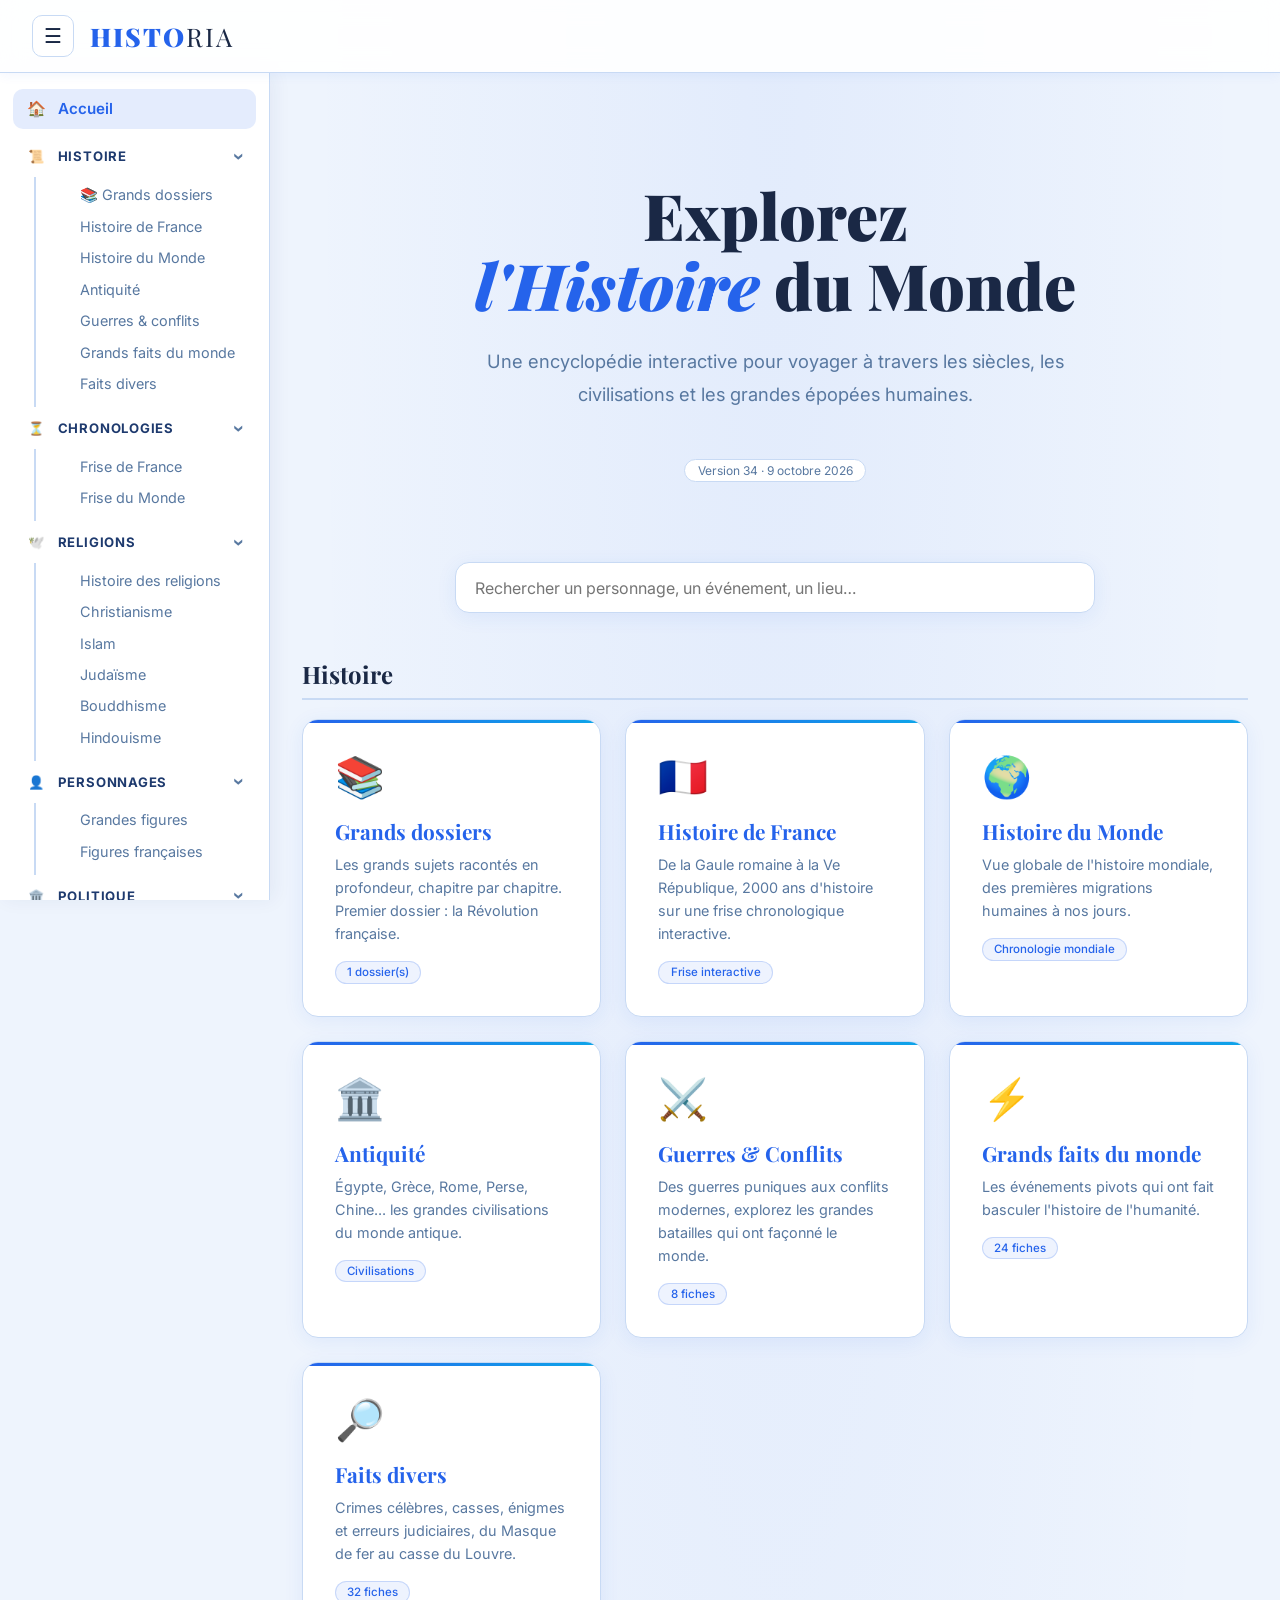
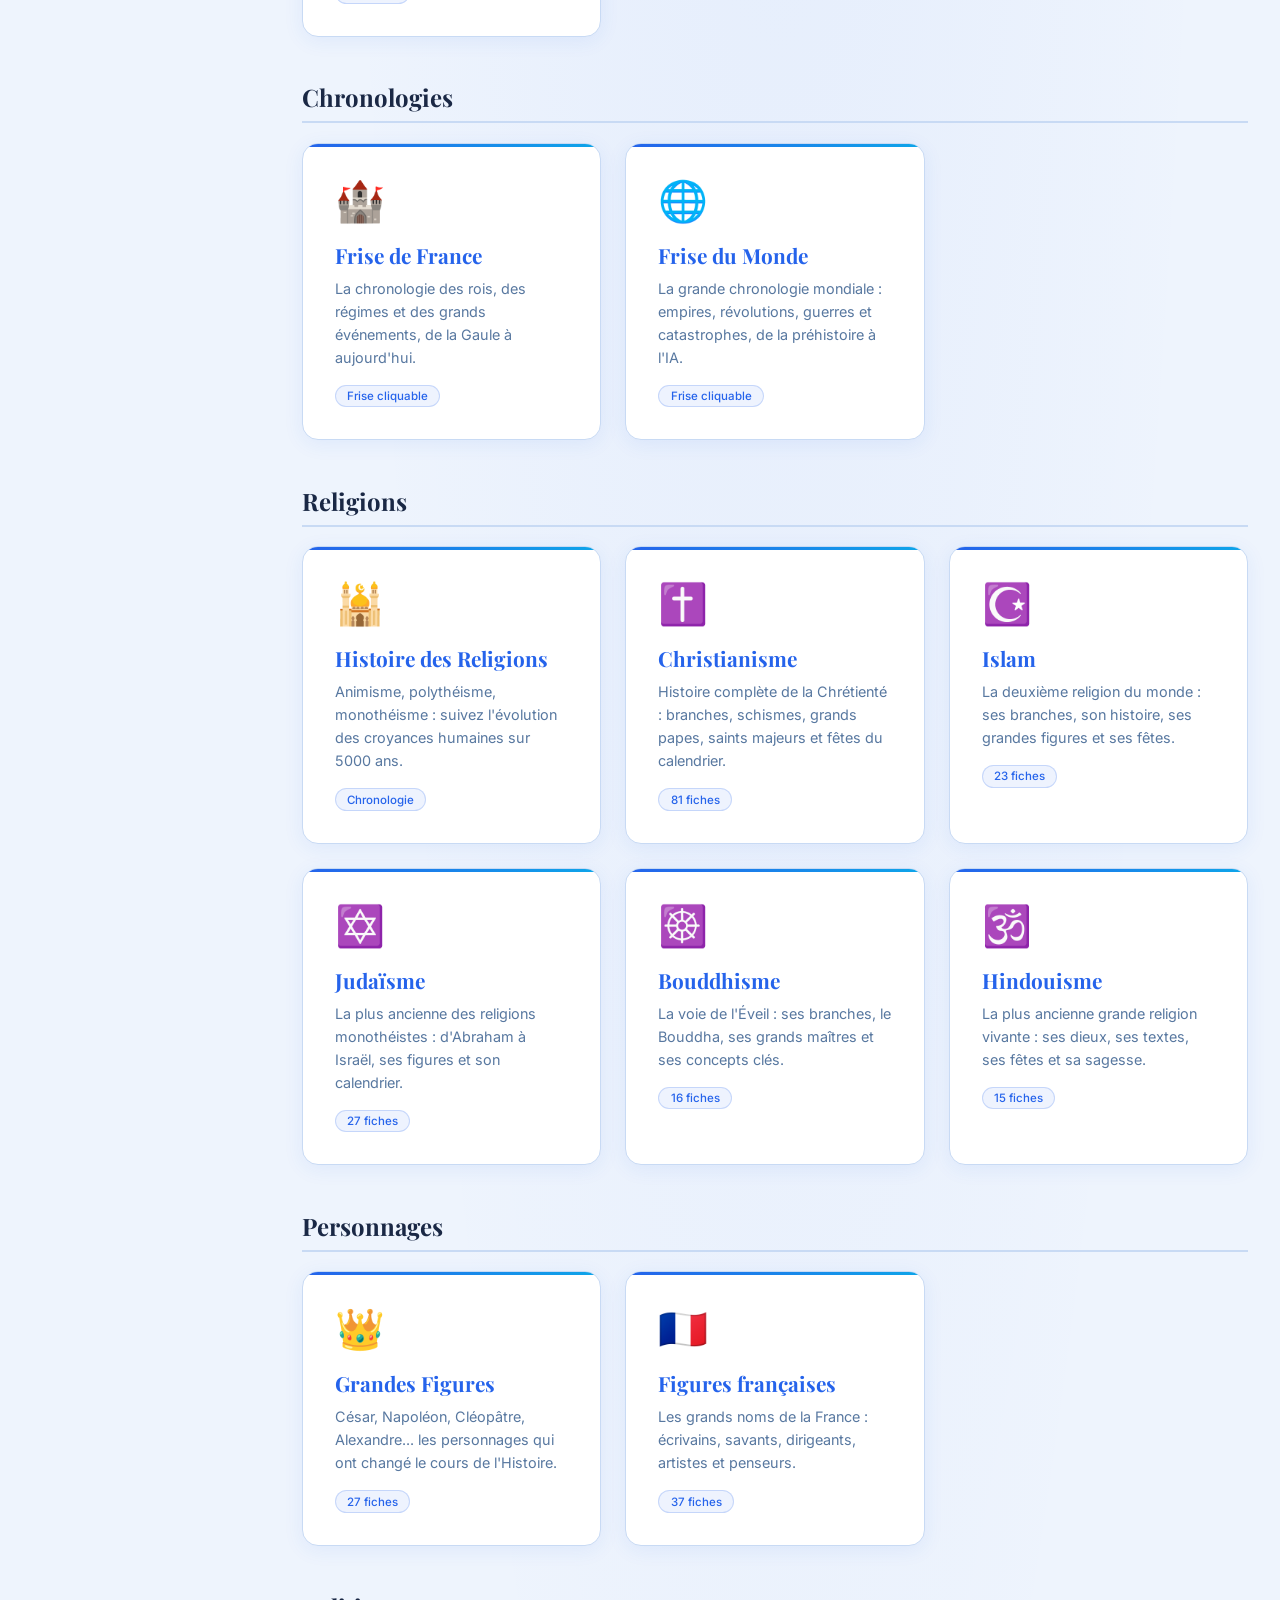
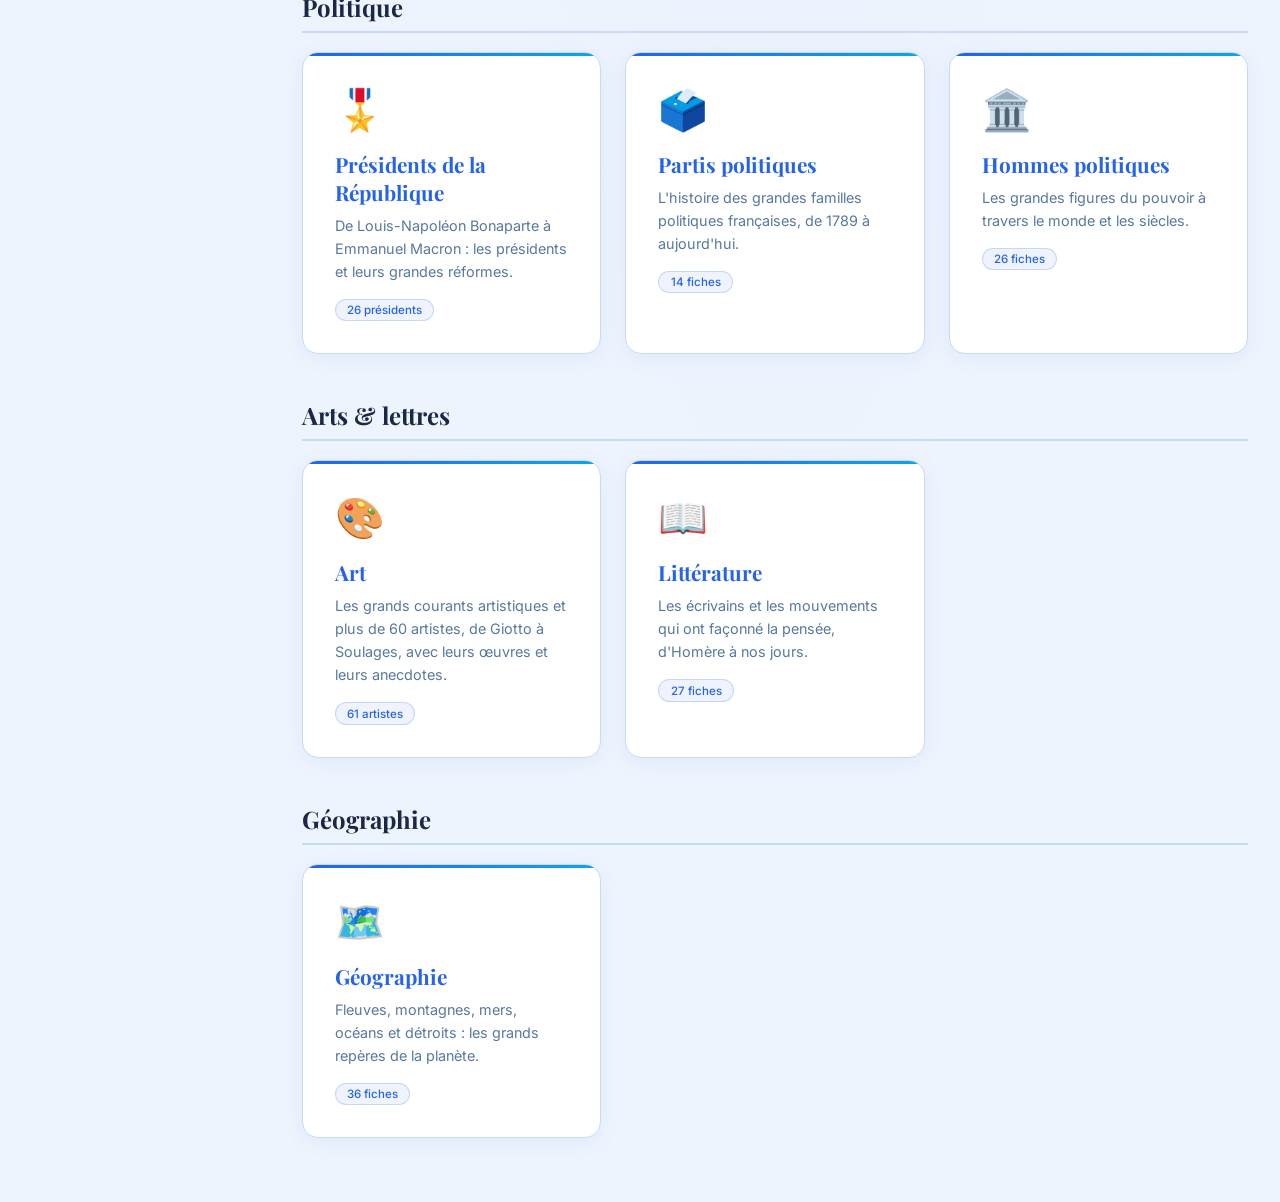
==== commit c61a3e36: "new" ====
--- a/index.html
+++ b/index.html
@@ -13,7 +13,7 @@
 <meta name="apple-mobile-web-app-status-bar-style" content="black-translucent">
 <meta name="apple-mobile-web-app-title" content="Historia">
 <link href="https://fonts.googleapis.com/css2?family=Playfair+Display:ital,wght@0,400;0,700;0,900;1,400&family=Inter:wght@300;400;500;600&display=swap" rel="stylesheet">
-<link rel="stylesheet" href="css/styles.css?v=33">
+<link rel="stylesheet" href="css/styles.css?v=34">
 </head>
 <body>
 <header>
@@ -688,38 +688,41 @@
 </div>
 
 <!-- Données (un fichier par thème, faciles à enrichir) -->
-<script src="data/francePeriodes.js?v=33"></script>
-<script src="data/friseFrData.js?v=33"></script>
-<script src="data/guerresData.js?v=33"></script>
-<script src="data/relData.js?v=33"></script>
-<script src="data/antiqData.js?v=33"></script>
-<script src="data/figuresData.js?v=33"></script>
-<script src="data/mondePeriodes.js?v=33"></script>
-<script src="data/friseMondeData.js?v=33"></script>
-<script src="data/artData.js?v=33"></script>
-<script src="data/artistesData.js?v=33"></script>
-<script src="data/littData.js?v=33"></script>
-<script src="data/politiqueData.js?v=33"></script>
-<script src="data/evenementsData.js?v=33"></script>
-<script src="data/christData.js?v=33"></script>
-<script src="data/islamData.js?v=33"></script>
-<script src="data/judData.js?v=33"></script>
-<script src="data/boudData.js?v=33"></script>
-<script src="data/hindData.js?v=33"></script>
-<script src="data/figFrData.js?v=33"></script>
-<script src="data/faitsDiversData.js?v=33"></script>
-<script src="data/presidentsData.js?v=33"></script>
-<script src="data/partisData.js?v=33"></script>
-<script src="data/dossiersData.js?v=33"></script>
-<script src="data/geoData.js?v=33"></script>
-<script src="data/geoFranceData.js?v=33"></script>
-<script src="data/geoRegionsData.js?v=33"></script>
+<script src="data/francePeriodes.js?v=34"></script>
+<script src="data/friseFrData.js?v=34"></script>
+<script src="data/guerresData.js?v=34"></script>
+<script src="data/relData.js?v=34"></script>
+<script src="data/antiqData.js?v=34"></script>
+<script src="data/figuresData.js?v=34"></script>
+<script src="data/mondePeriodes.js?v=34"></script>
+<script src="data/friseMondeData.js?v=34"></script>
+<script src="data/artData.js?v=34"></script>
+<script src="data/artistesData.js?v=34"></script>
+<script src="data/littData.js?v=34"></script>
+<script src="data/politiqueData.js?v=34"></script>
+<script src="data/evenementsData.js?v=34"></script>
+<script src="data/christData.js?v=34"></script>
+<script src="data/islamData.js?v=34"></script>
+<script src="data/judData.js?v=34"></script>
+<script src="data/boudData.js?v=34"></script>
+<script src="data/hindData.js?v=34"></script>
+<script src="data/figFrData.js?v=34"></script>
+<script src="data/faitsDiversData.js?v=34"></script>
+<script src="data/presidentsData.js?v=34"></script>
+<script src="data/partisData.js?v=34"></script>
+<script src="data/dossiersData.js?v=34"></script>
+<script src="data/geoData.js?v=34"></script>
+<script src="data/geoFranceData.js?v=34"></script>
+<script src="data/geoRegionsData.js?v=34"></script>
 <!-- Logique de l'application -->
-<script src="js/app.js?v=33"></script>
+<script src="js/app.js?v=34"></script>
 <!-- Enregistrement du service worker (mode hors ligne / installation) -->
 <script>
 if('serviceWorker' in navigator){
-  window.addEventListener('load',()=>navigator.serviceWorker.register('sw.js').catch(()=>{}));
+  window.addEventListener('load',()=>navigator.serviceWorker.register('sw.js').then(r=>r.update()).catch(()=>{}));
+  // Quand une nouvelle version prend le relais, on recharge une fois pour l'afficher.
+  let _swReloaded=!navigator.serviceWorker.controller;
+  navigator.serviceWorker.addEventListener('controllerchange',()=>{if(_swReloaded)return;_swReloaded=true;location.reload();});
 }
 </script>
 </body>
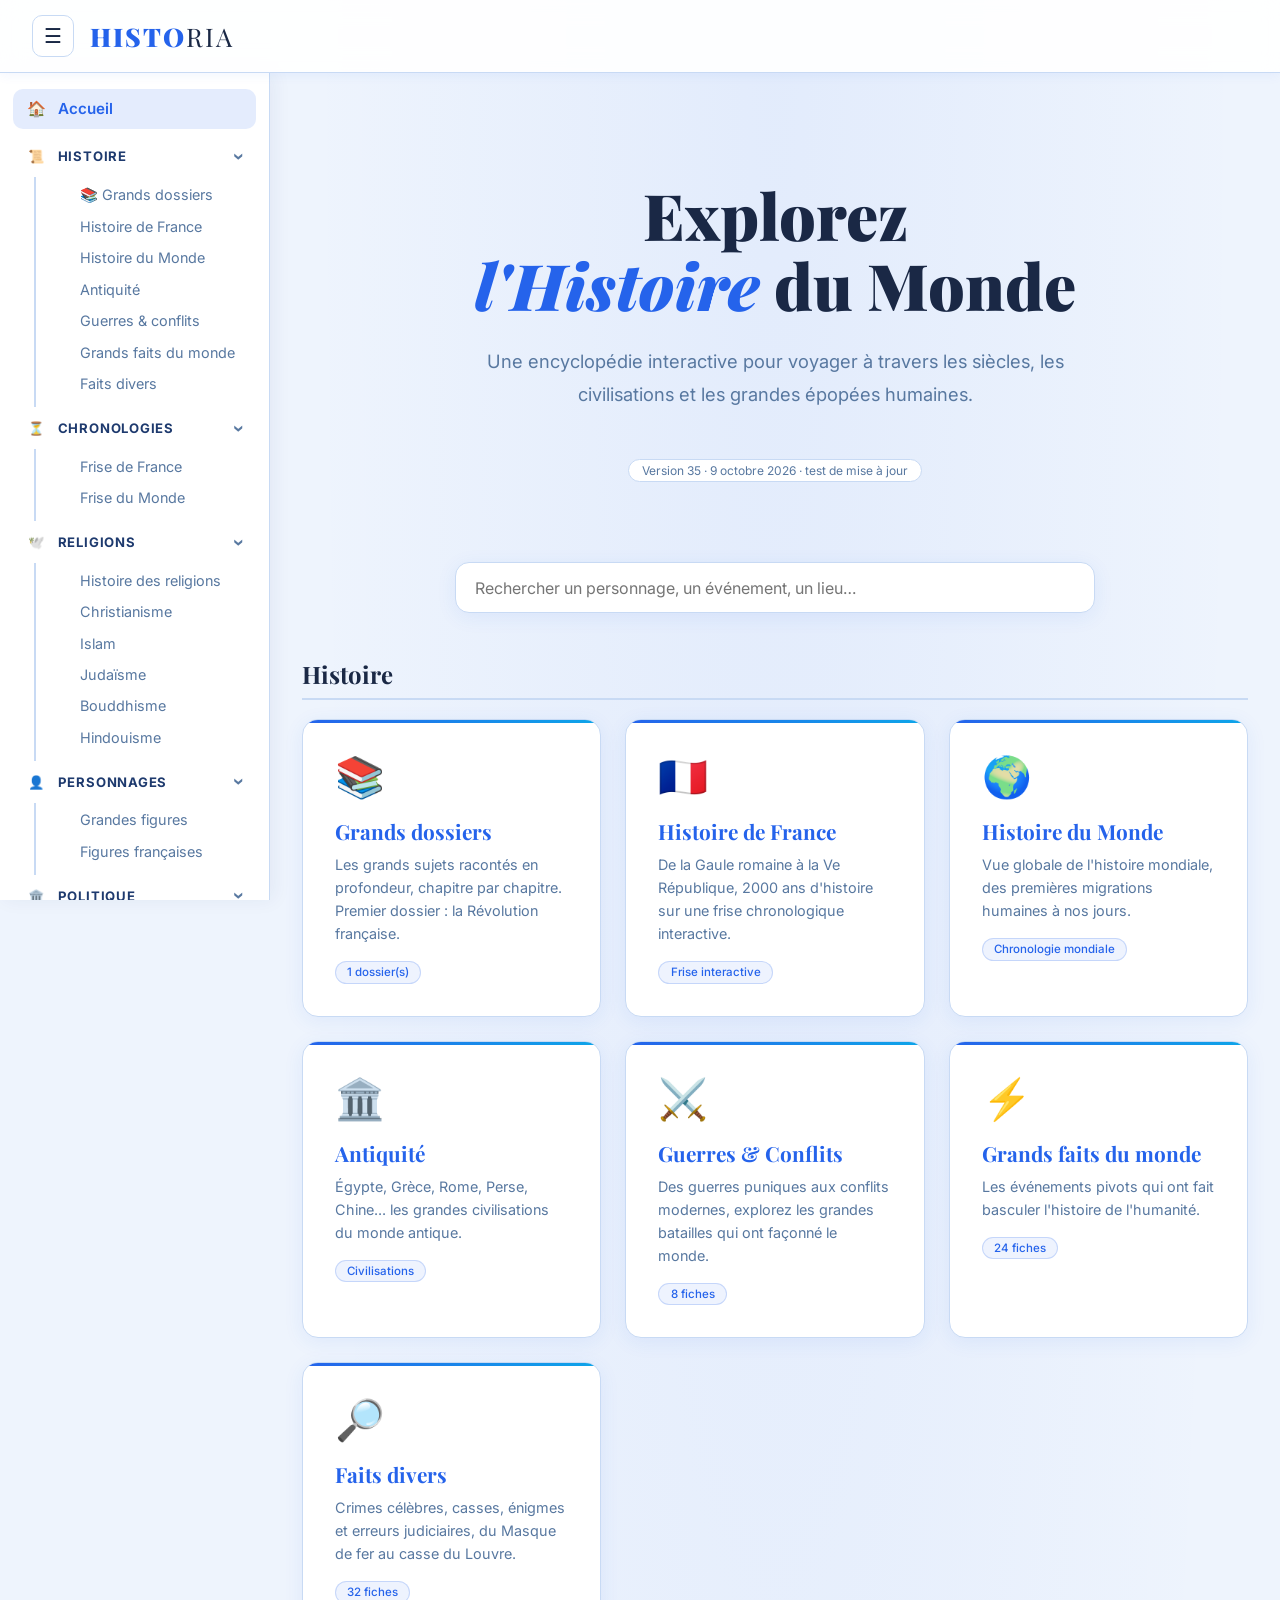
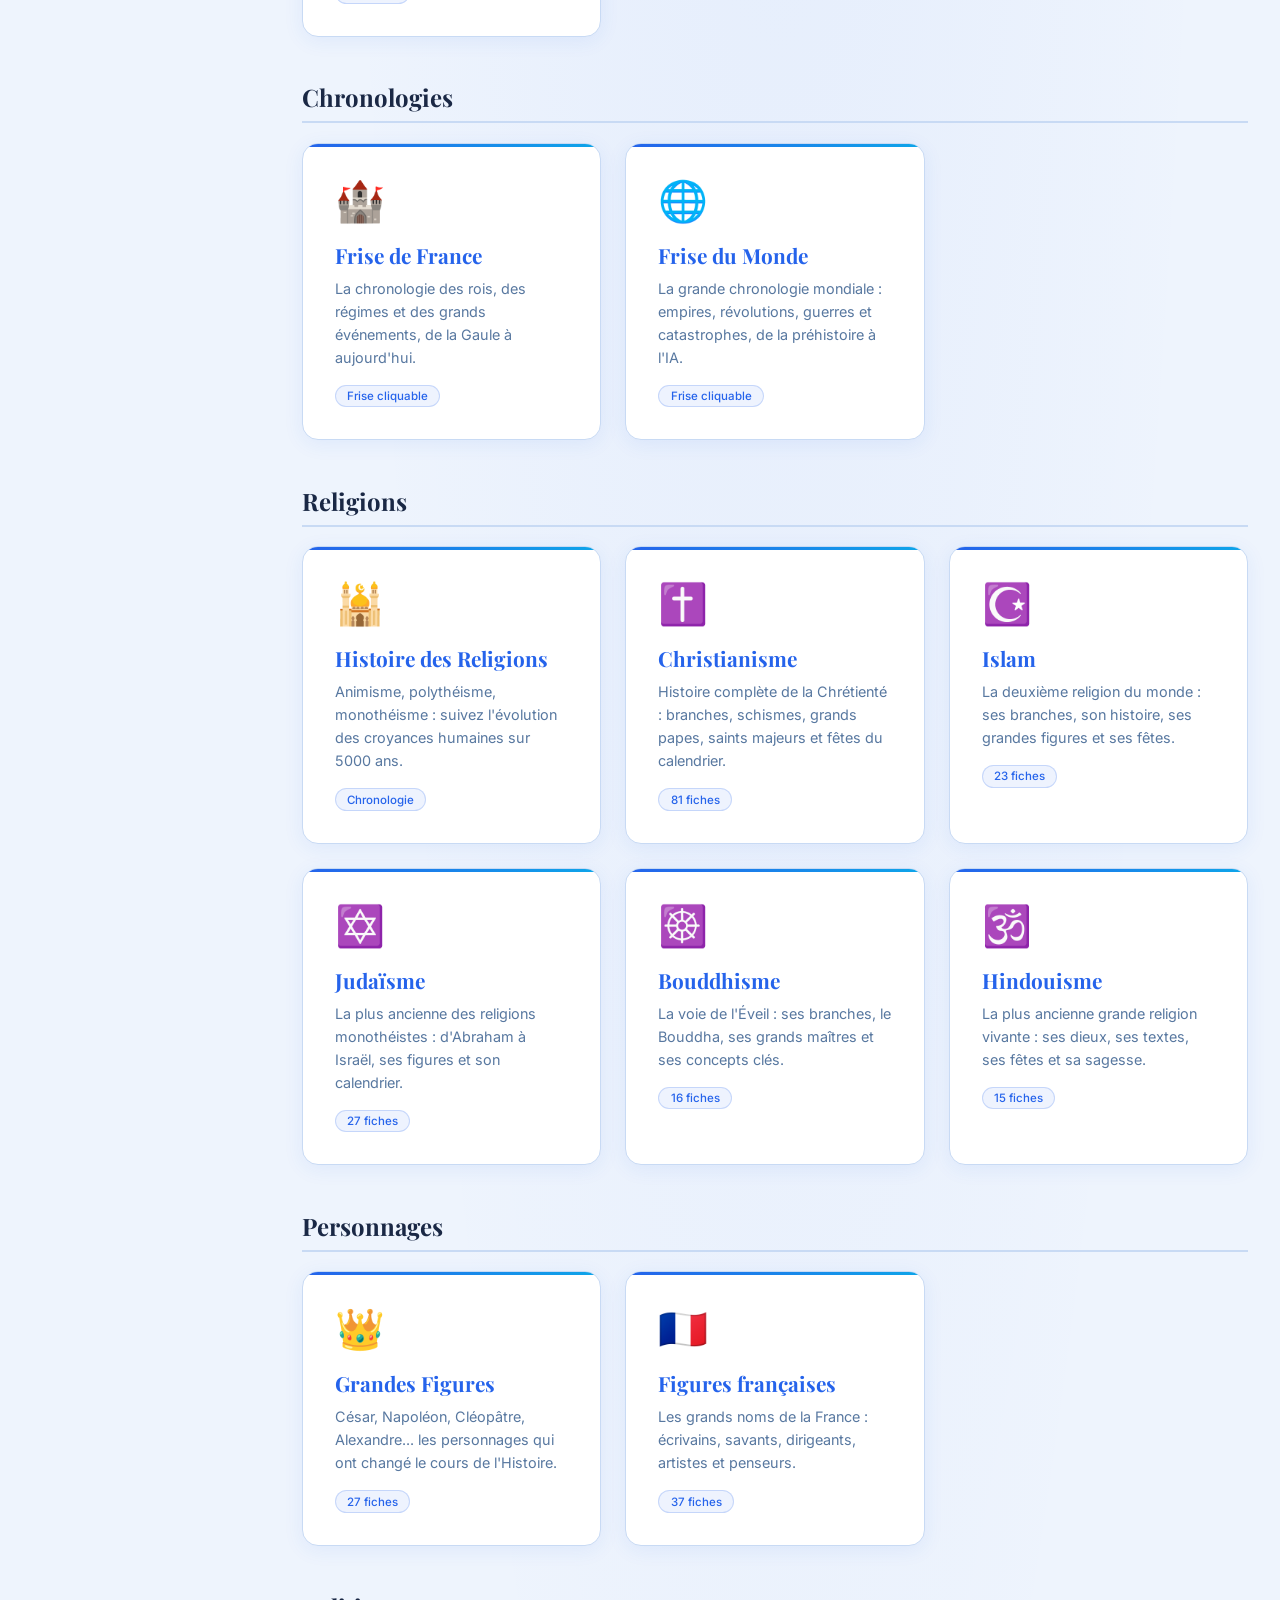
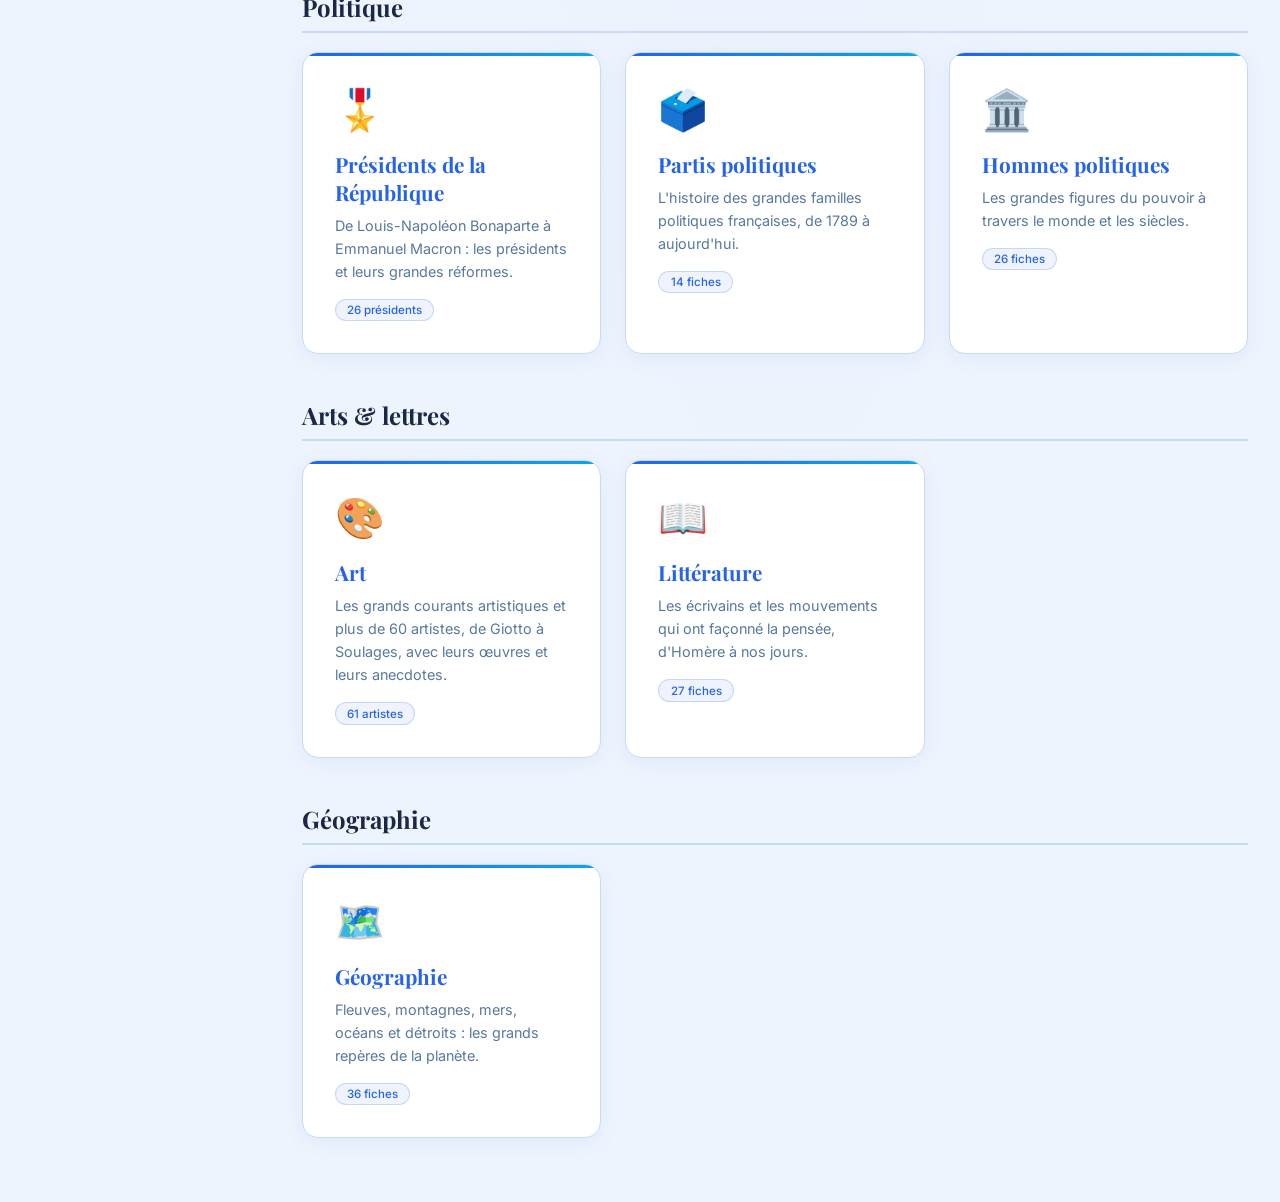
==== commit 7e659f45: "new" ====
--- a/index.html
+++ b/index.html
@@ -13,7 +13,7 @@
 <meta name="apple-mobile-web-app-status-bar-style" content="black-translucent">
 <meta name="apple-mobile-web-app-title" content="Historia">
 <link href="https://fonts.googleapis.com/css2?family=Playfair+Display:ital,wght@0,400;0,700;0,900;1,400&family=Inter:wght@300;400;500;600&display=swap" rel="stylesheet">
-<link rel="stylesheet" href="css/styles.css?v=34">
+<link rel="stylesheet" href="css/styles.css?v=35">
 </head>
 <body>
 <header>
@@ -688,34 +688,34 @@
 </div>
 
 <!-- Données (un fichier par thème, faciles à enrichir) -->
-<script src="data/francePeriodes.js?v=34"></script>
-<script src="data/friseFrData.js?v=34"></script>
-<script src="data/guerresData.js?v=34"></script>
-<script src="data/relData.js?v=34"></script>
-<script src="data/antiqData.js?v=34"></script>
-<script src="data/figuresData.js?v=34"></script>
-<script src="data/mondePeriodes.js?v=34"></script>
-<script src="data/friseMondeData.js?v=34"></script>
-<script src="data/artData.js?v=34"></script>
-<script src="data/artistesData.js?v=34"></script>
-<script src="data/littData.js?v=34"></script>
-<script src="data/politiqueData.js?v=34"></script>
-<script src="data/evenementsData.js?v=34"></script>
-<script src="data/christData.js?v=34"></script>
-<script src="data/islamData.js?v=34"></script>
-<script src="data/judData.js?v=34"></script>
-<script src="data/boudData.js?v=34"></script>
-<script src="data/hindData.js?v=34"></script>
-<script src="data/figFrData.js?v=34"></script>
-<script src="data/faitsDiversData.js?v=34"></script>
-<script src="data/presidentsData.js?v=34"></script>
-<script src="data/partisData.js?v=34"></script>
-<script src="data/dossiersData.js?v=34"></script>
-<script src="data/geoData.js?v=34"></script>
-<script src="data/geoFranceData.js?v=34"></script>
-<script src="data/geoRegionsData.js?v=34"></script>
+<script src="data/francePeriodes.js?v=35"></script>
+<script src="data/friseFrData.js?v=35"></script>
+<script src="data/guerresData.js?v=35"></script>
+<script src="data/relData.js?v=35"></script>
+<script src="data/antiqData.js?v=35"></script>
+<script src="data/figuresData.js?v=35"></script>
+<script src="data/mondePeriodes.js?v=35"></script>
+<script src="data/friseMondeData.js?v=35"></script>
+<script src="data/artData.js?v=35"></script>
+<script src="data/artistesData.js?v=35"></script>
+<script src="data/littData.js?v=35"></script>
+<script src="data/politiqueData.js?v=35"></script>
+<script src="data/evenementsData.js?v=35"></script>
+<script src="data/christData.js?v=35"></script>
+<script src="data/islamData.js?v=35"></script>
+<script src="data/judData.js?v=35"></script>
+<script src="data/boudData.js?v=35"></script>
+<script src="data/hindData.js?v=35"></script>
+<script src="data/figFrData.js?v=35"></script>
+<script src="data/faitsDiversData.js?v=35"></script>
+<script src="data/presidentsData.js?v=35"></script>
+<script src="data/partisData.js?v=35"></script>
+<script src="data/dossiersData.js?v=35"></script>
+<script src="data/geoData.js?v=35"></script>
+<script src="data/geoFranceData.js?v=35"></script>
+<script src="data/geoRegionsData.js?v=35"></script>
 <!-- Logique de l'application -->
-<script src="js/app.js?v=34"></script>
+<script src="js/app.js?v=35"></script>
 <!-- Enregistrement du service worker (mode hors ligne / installation) -->
 <script>
 if('serviceWorker' in navigator){
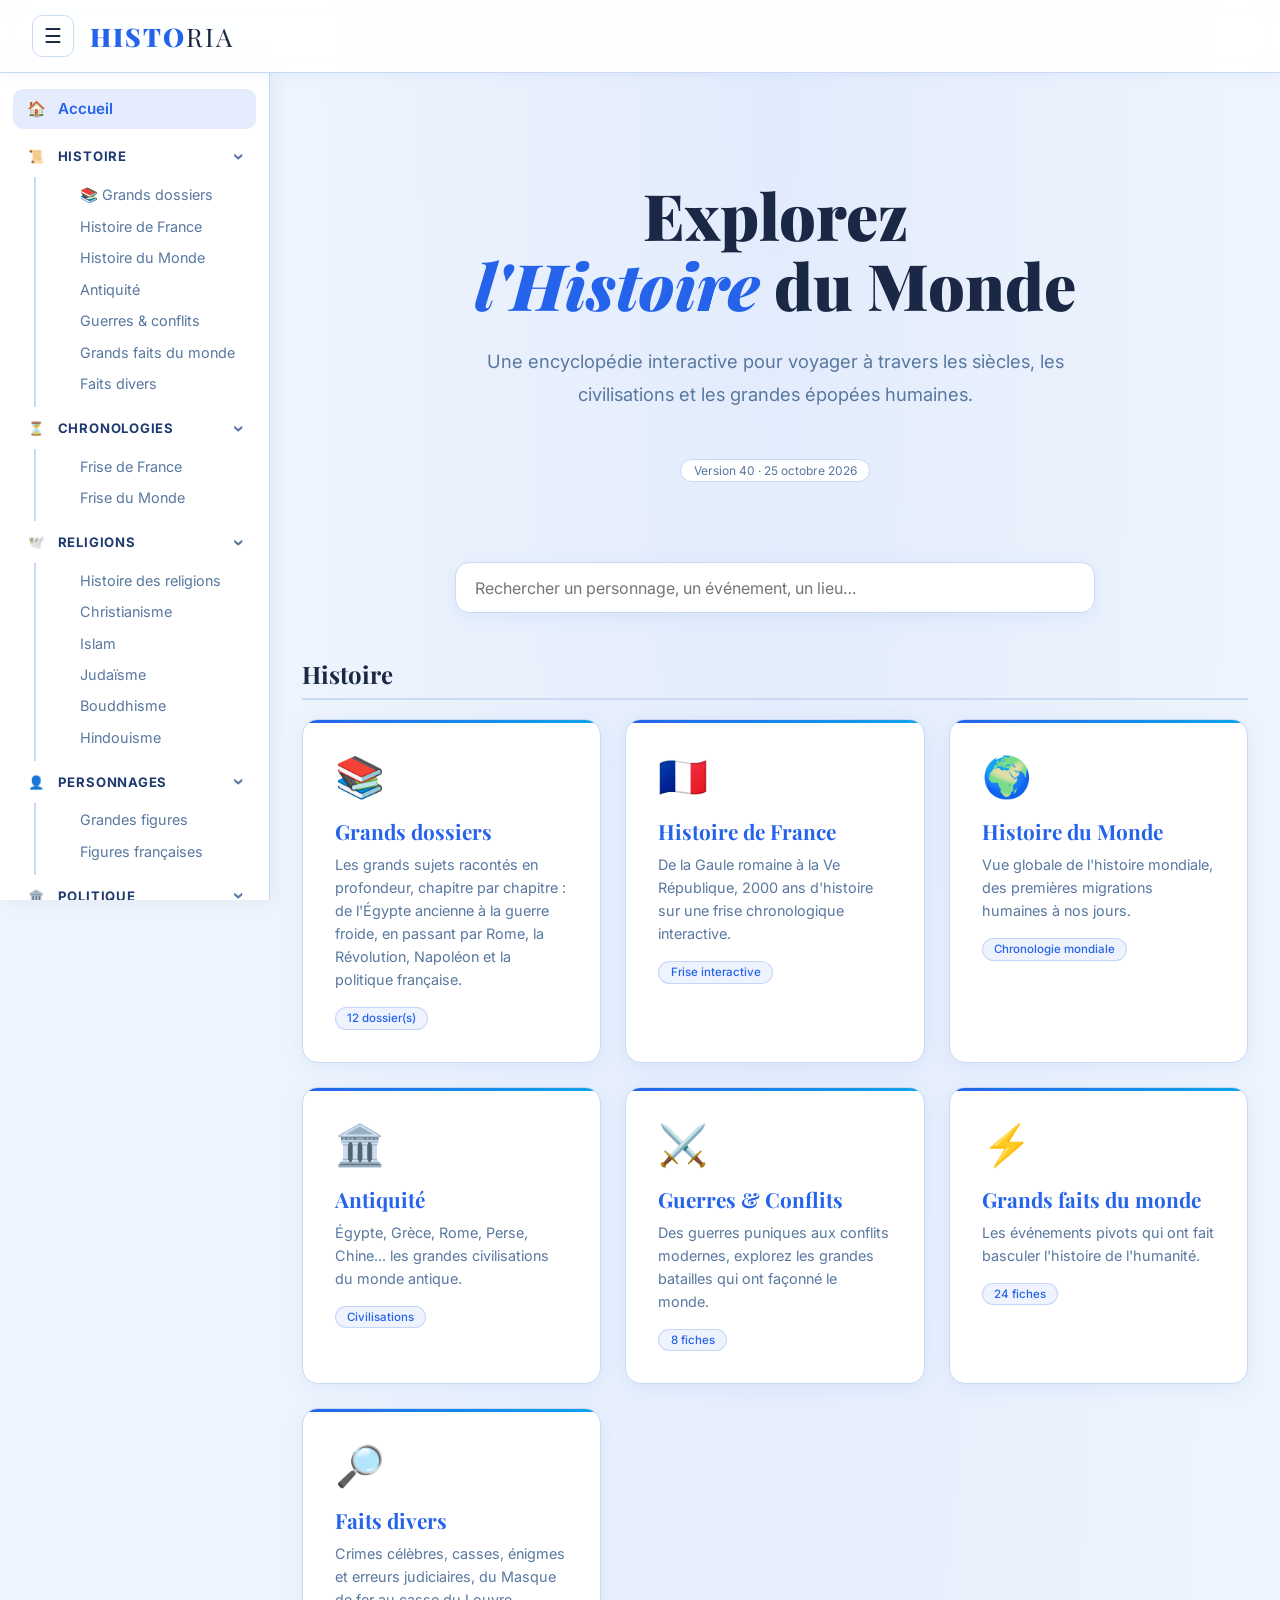
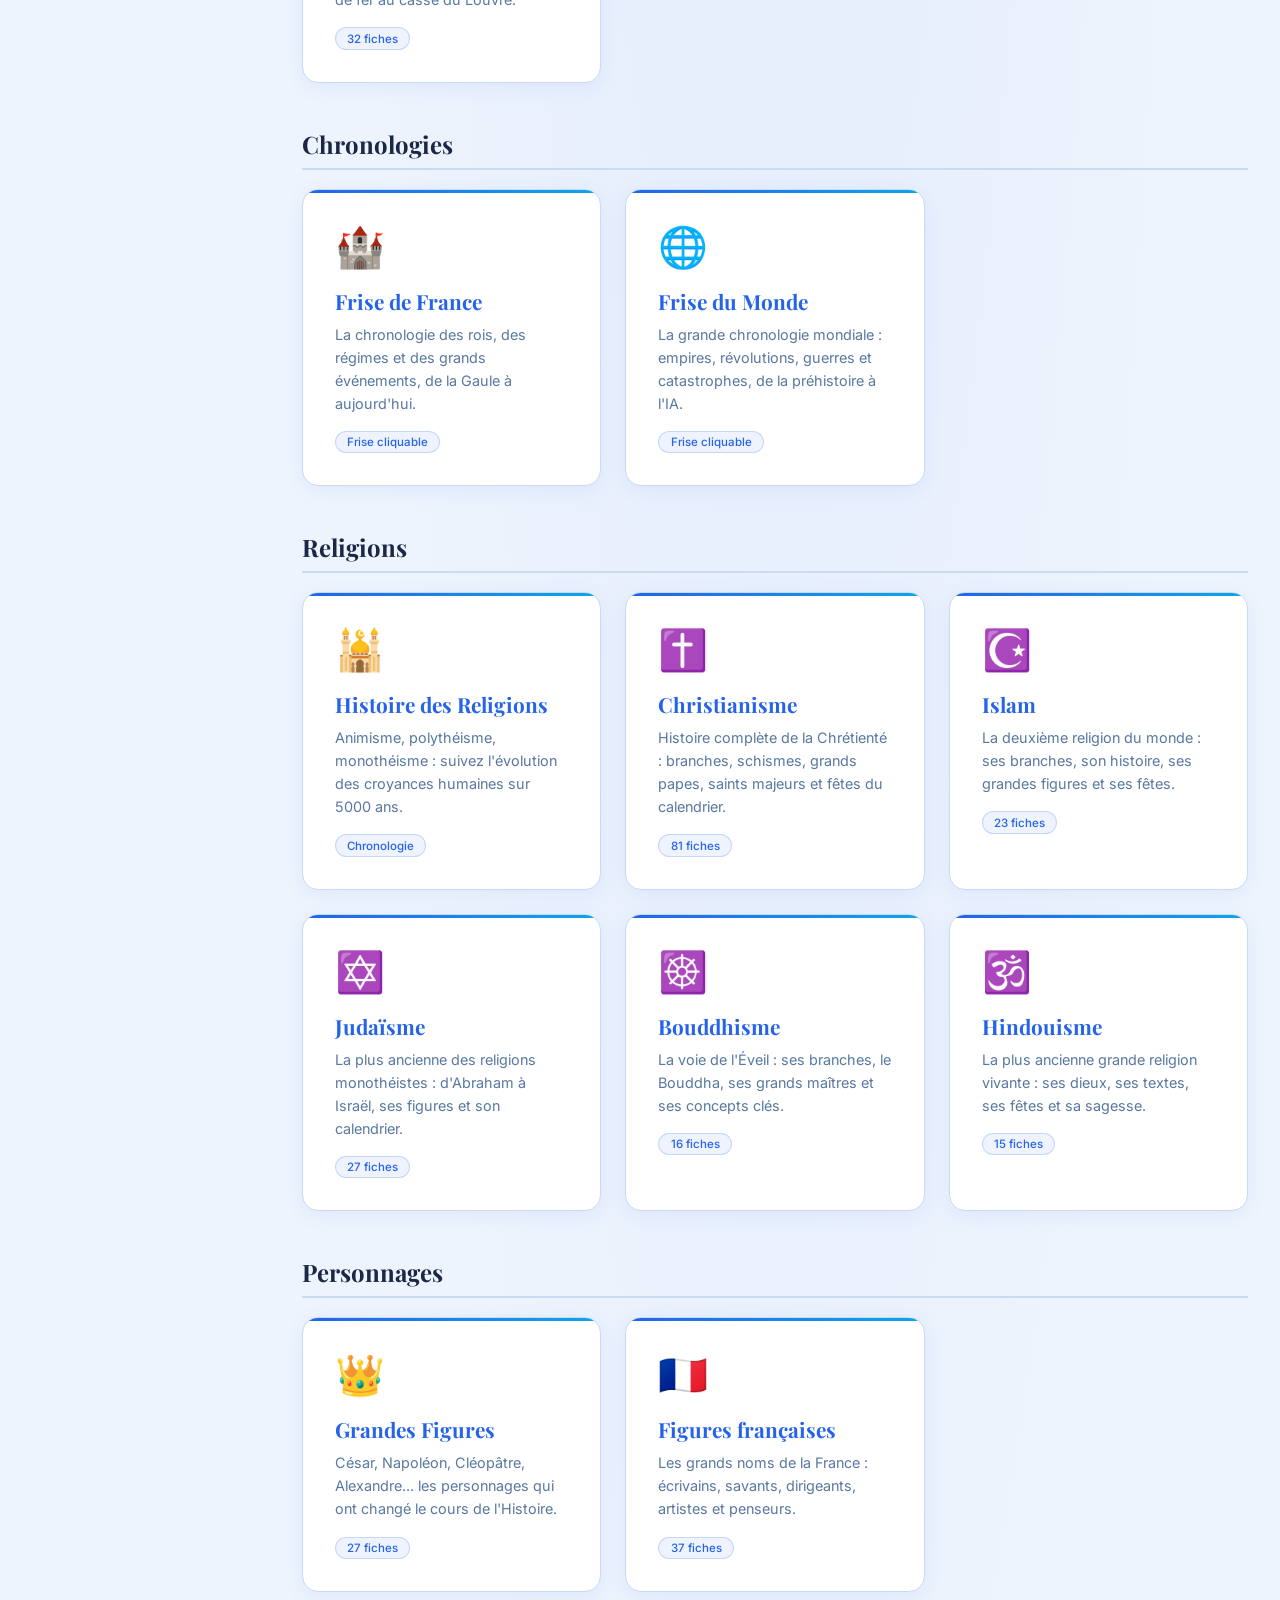
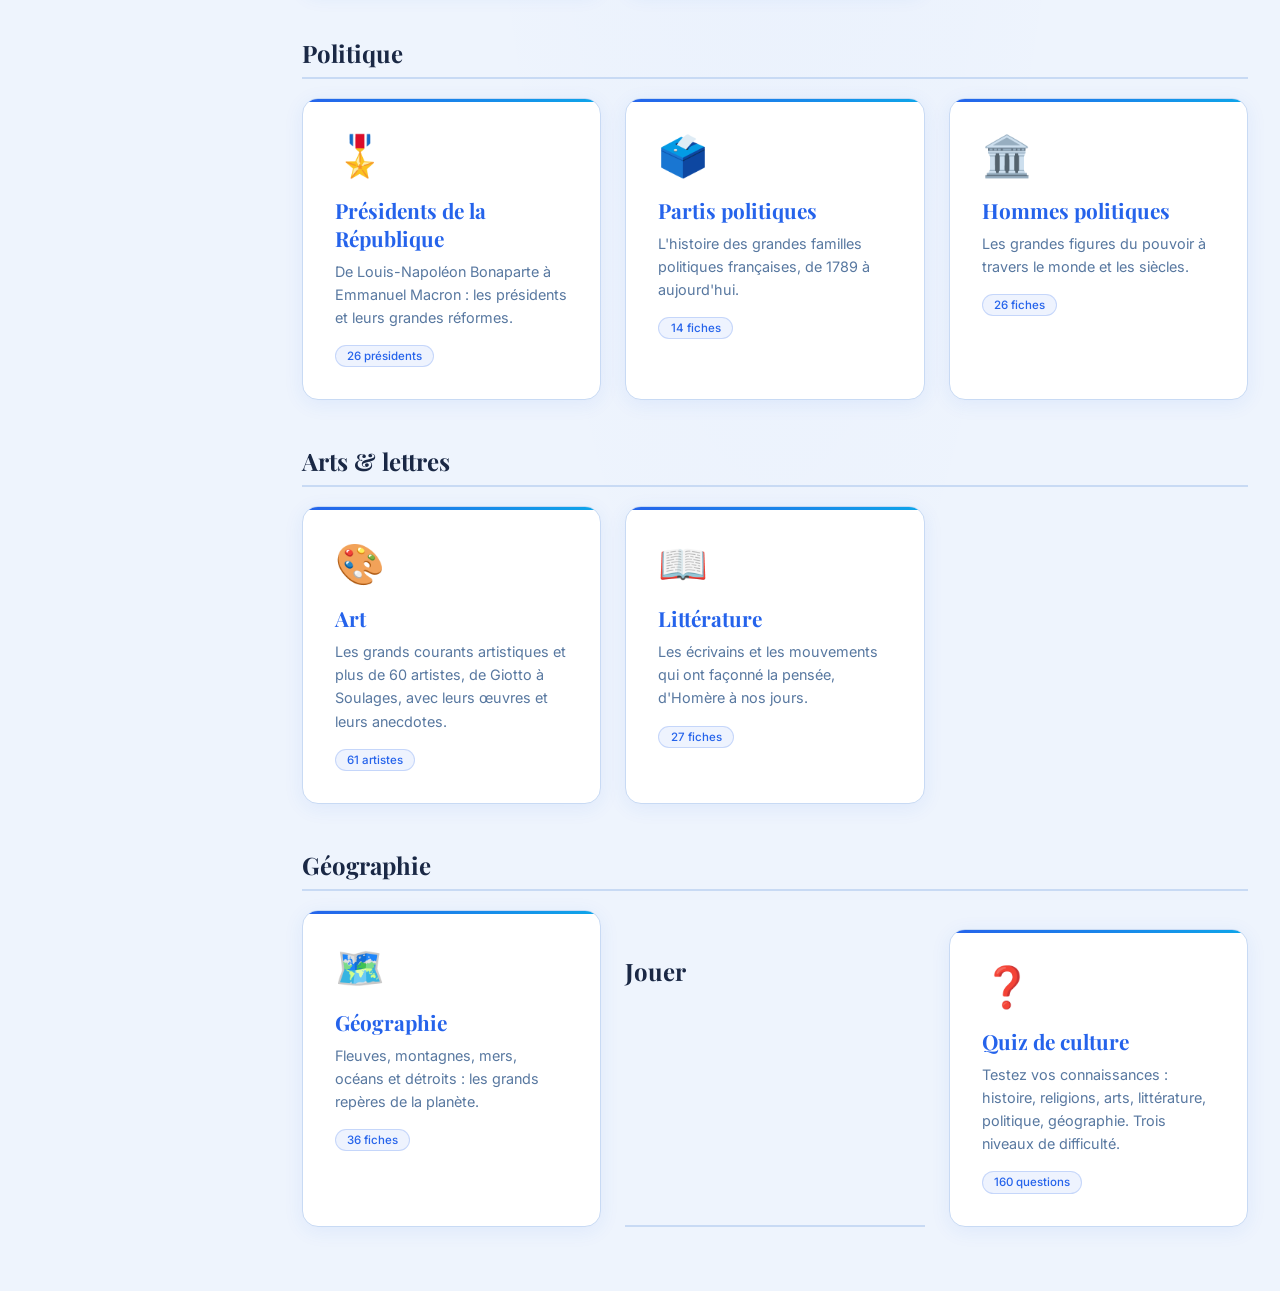
==== commit 17527458: "ok" ====
--- a/index.html
+++ b/index.html
@@ -13,7 +13,7 @@
 <meta name="apple-mobile-web-app-status-bar-style" content="black-translucent">
 <meta name="apple-mobile-web-app-title" content="Historia">
 <link href="https://fonts.googleapis.com/css2?family=Playfair+Display:ital,wght@0,400;0,700;0,900;1,400&family=Inter:wght@300;400;500;600&display=swap" rel="stylesheet">
-<link rel="stylesheet" href="css/styles.css?v=35">
+<link rel="stylesheet" href="css/styles.css?v=40">
 </head>
 <body>
 <header>
@@ -42,7 +42,7 @@
       <div class="cat-card" onclick="showSection('dossiers')">
         <span class="cat-icon">📚</span>
         <h3>Grands dossiers</h3>
-        <p>Les grands sujets racontés en profondeur, chapitre par chapitre. Premier dossier : la Révolution française.</p>
+        <p>Les grands sujets racontés en profondeur, chapitre par chapitre : de l'Égypte ancienne à la guerre froide, en passant par Rome, la Révolution, Napoléon et la politique française.</p>
         <span class="cat-tag" data-count="dossiersData" data-suffix=" dossier(s)"></span>
       </div>
       <div class="cat-card" onclick="showSection('france')">
@@ -195,6 +195,15 @@
         <p>Fleuves, montagnes, mers, océans et détroits : les grands repères de la planète.</p>
         <span class="cat-tag" data-count="geoData"></span>
       </div>
+    <h2 class="home-group">Jouer</h2>
+    <div class="categories">
+      <div class="cat-card" onclick="showSection('quiz')">
+        <span class="cat-icon">❓</span>
+        <h3>Quiz de culture</h3>
+        <p>Testez vos connaissances : histoire, religions, arts, littérature, politique, géographie. Trois niveaux de difficulté.</p>
+        <span class="cat-tag" data-count="quizData" data-suffix=" questions"></span>
+      </div>
+    </div>
     </div>
   </div>
 </section>
@@ -656,10 +665,15 @@
       <h1 id="art-title"></h1>
       <div class="art-dates" id="art-dates"></div>
     </div>
-    <div class="art-toc" id="art-toc"></div>
-    <div class="modal-body article-body" id="art-body"></div>
-    <div class="art-related" id="art-related"></div>
-    <div class="art-nav" id="art-nav"></div>
+    <div class="art-layout" id="art-layout">
+      <div class="art-main">
+        <div class="art-toc" id="art-toc"></div>
+        <div class="modal-body article-body" id="art-body"></div>
+        <div class="art-related" id="art-related"></div>
+        <div class="art-nav" id="art-nav"></div>
+      </div>
+      <aside class="art-side" id="art-side"></aside>
+    </div>
   </div>
 </section>
 
@@ -672,6 +686,26 @@
       <p>Les grands sujets racontés en profondeur, chapitre par chapitre.</p>
     </div>
     <div class="enc-grid" id="dossiers-grid"></div>
+  </div>
+</section>
+
+<!-- =================== QUIZ =================== -->
+<section id="quiz">
+  <div class="container quiz-wrap">
+    <button class="back-btn" onclick="showSection('home')">← Accueil</button>
+    <div class="section-header">
+      <h2>Quiz de culture</h2>
+      <p>Dix questions tirées au hasard. Après chaque réponse, une explication et un lien vers la fiche.</p>
+    </div>
+    <div id="quiz-setup">
+      <div class="quiz-label">Thème</div>
+      <div class="figures-filters" id="quiz-themes"></div>
+      <div class="quiz-label">Difficulté</div>
+      <div class="figures-filters" id="quiz-levels"></div>
+      <button class="quiz-start" onclick="quizStart()">Commencer</button>
+      <div class="quiz-best" id="quiz-best"></div>
+    </div>
+    <div id="quiz-play" style="display:none"></div>
   </div>
 </section>
 
@@ -688,34 +722,38 @@
 </div>
 
 <!-- Données (un fichier par thème, faciles à enrichir) -->
-<script src="data/francePeriodes.js?v=35"></script>
-<script src="data/friseFrData.js?v=35"></script>
-<script src="data/guerresData.js?v=35"></script>
-<script src="data/relData.js?v=35"></script>
-<script src="data/antiqData.js?v=35"></script>
-<script src="data/figuresData.js?v=35"></script>
-<script src="data/mondePeriodes.js?v=35"></script>
-<script src="data/friseMondeData.js?v=35"></script>
-<script src="data/artData.js?v=35"></script>
-<script src="data/artistesData.js?v=35"></script>
-<script src="data/littData.js?v=35"></script>
-<script src="data/politiqueData.js?v=35"></script>
-<script src="data/evenementsData.js?v=35"></script>
-<script src="data/christData.js?v=35"></script>
-<script src="data/islamData.js?v=35"></script>
-<script src="data/judData.js?v=35"></script>
-<script src="data/boudData.js?v=35"></script>
-<script src="data/hindData.js?v=35"></script>
-<script src="data/figFrData.js?v=35"></script>
-<script src="data/faitsDiversData.js?v=35"></script>
-<script src="data/presidentsData.js?v=35"></script>
-<script src="data/partisData.js?v=35"></script>
-<script src="data/dossiersData.js?v=35"></script>
-<script src="data/geoData.js?v=35"></script>
-<script src="data/geoFranceData.js?v=35"></script>
-<script src="data/geoRegionsData.js?v=35"></script>
+<script src="data/francePeriodes.js?v=40"></script>
+<script src="data/friseFrData.js?v=40"></script>
+<script src="data/friseFrPages.js?v=40"></script>
+<script src="data/guerresData.js?v=40"></script>
+<script src="data/relData.js?v=40"></script>
+<script src="data/antiqData.js?v=40"></script>
+<script src="data/figuresData.js?v=40"></script>
+<script src="data/mondePeriodes.js?v=40"></script>
+<script src="data/friseMondeData.js?v=40"></script>
+<script src="data/friseMondePages.js?v=40"></script>
+<script src="data/artData.js?v=40"></script>
+<script src="data/artistesData.js?v=40"></script>
+<script src="data/littData.js?v=40"></script>
+<script src="data/politiqueData.js?v=40"></script>
+<script src="data/evenementsData.js?v=40"></script>
+<script src="data/christData.js?v=40"></script>
+<script src="data/islamData.js?v=40"></script>
+<script src="data/judData.js?v=40"></script>
+<script src="data/boudData.js?v=40"></script>
+<script src="data/hindData.js?v=40"></script>
+<script src="data/figFrData.js?v=40"></script>
+<script src="data/faitsDiversData.js?v=40"></script>
+<script src="data/presidentsData.js?v=40"></script>
+<script src="data/presidentsPages.js?v=40"></script>
+<script src="data/partisData.js?v=40"></script>
+<script src="data/dossiersData.js?v=40"></script>
+<script src="data/quizData.js?v=40"></script>
+<script src="data/geoData.js?v=40"></script>
+<script src="data/geoFranceData.js?v=40"></script>
+<script src="data/geoRegionsData.js?v=40"></script>
 <!-- Logique de l'application -->
-<script src="js/app.js?v=35"></script>
+<script src="js/app.js?v=40"></script>
 <!-- Enregistrement du service worker (mode hors ligne / installation) -->
 <script>
 if('serviceWorker' in navigator){
--- a/css/styles.css
+++ b/css/styles.css
@@ -380,3 +380,71 @@
   body.sb-open #sb-backdrop{display:block;position:fixed;inset:73px 0 0 0;background:rgba(15,30,60,.35);z-index:940;}
   #sidebar{width:min(300px,86vw);}
 }
+
+/* ===== Frise latérale de la page de lecture ===== */
+.article-wrap{max-width:780px;}
+.art-layout{display:block;}
+.art-main{min-width:0;}
+.art-side:empty{display:none;}
+.art-side{margin-top:2rem;background:var(--bg2);border:1px solid var(--border);border-radius:16px;box-shadow:var(--shadow);overflow:hidden;}
+.side-title{display:flex;justify-content:space-between;align-items:center;width:100%;padding:.85rem 1rem;border:none;background:linear-gradient(90deg,#1e3a6e,#2563eb);color:#fff;font-family:inherit;font-weight:700;font-size:.85rem;cursor:pointer;text-align:left;}
+.side-count{font-weight:500;opacity:.8;font-size:.75rem;}
+.art-side.collapsed .side-list{display:none;}
+.side-list{max-height:60vh;overflow-y:auto;padding:.4rem 0 .8rem;position:relative;}
+.side-era{font-size:.68rem;text-transform:uppercase;letter-spacing:.07em;color:var(--muted);font-weight:700;padding:.8rem 1rem .3rem;}
+.side-item{display:flex;align-items:flex-start;gap:.6rem;width:100%;padding:.4rem 1rem;border:none;background:none;font-family:inherit;text-align:left;cursor:pointer;color:var(--text);position:relative;}
+.side-item::before{content:'';position:absolute;left:calc(1rem + 4px);top:0;bottom:0;width:2px;background:var(--border);}
+.side-dot{flex-shrink:0;width:10px;height:10px;border-radius:50%;background:#c8daf4;border:2px solid #fff;margin-top:.3rem;position:relative;z-index:1;box-shadow:0 0 0 1px #9fb7dc;}
+.side-item.k-roi .side-dot{background:#2563eb;}
+.side-item.k-regime .side-dot{background:#1e3a6e;}
+.side-txt{display:flex;flex-direction:column;min-width:0;}
+.side-t{font-size:.84rem;line-height:1.3;}
+.side-d{font-size:.7rem;color:var(--muted);}
+.side-item:hover{background:rgba(37,99,235,.06);}
+.side-item.current{background:rgba(37,99,235,.12);}
+.side-item.current .side-t{font-weight:700;color:var(--gold);}
+.side-item.current .side-dot{background:var(--gold);transform:scale(1.25);}
+@media(min-width:1180px){
+  body:not(.sb-open) .article-wrap.has-side{max-width:1120px;}
+  body:not(.sb-open) .art-layout.with-side{display:grid;grid-template-columns:minmax(0,780px) 290px;gap:2rem;align-items:start;}
+  body:not(.sb-open) .art-side{position:sticky;top:96px;margin-top:0;}
+  body:not(.sb-open) .side-list{max-height:calc(100vh - 170px);}
+}
+@media(min-width:1480px){
+  .article-wrap.has-side{max-width:1120px !important;}
+  .art-layout.with-side{display:grid;grid-template-columns:minmax(0,780px) 290px;gap:2rem;align-items:start;}
+  .art-side{position:sticky;top:96px;margin-top:0;}
+  .side-list{max-height:calc(100vh - 170px);}
+}
+/* Tableaux de chiffres dans les pages */
+.table-wrap{overflow-x:auto;margin:1rem 0 1.5rem;border:1px solid var(--border);border-radius:12px;}
+.stat-table{width:100%;border-collapse:collapse;font-size:.86rem;background:var(--bg2);}
+.stat-table th{background:#1e3a6e;color:#fff;font-weight:600;padding:.55rem .7rem;text-align:left;white-space:nowrap;}
+.stat-table td{padding:.5rem .7rem;border-top:1px solid var(--border);color:var(--text);}
+.stat-table tr:nth-child(even) td{background:rgba(37,99,235,.04);}
+.stat-source{font-size:.75rem;color:var(--muted);font-style:italic;margin-top:-1rem;margin-bottom:1.5rem;}
+
+/* ===== Quiz ===== */
+.quiz-wrap{max-width:760px;}
+.quiz-label{font-size:.75rem;text-transform:uppercase;letter-spacing:.07em;color:var(--muted);font-weight:700;margin:1rem 0 .4rem;}
+.quiz-start{margin-top:1.5rem;background:linear-gradient(135deg,#1e3a6e,#2563eb);color:#fff;border:none;border-radius:12px;padding:.8rem 1.6rem;font-family:inherit;font-size:1rem;font-weight:600;cursor:pointer;box-shadow:var(--shadow);}
+.quiz-start.alt{background:var(--bg2);color:var(--gold);border:1px solid var(--border);}
+.quiz-best{margin-top:1rem;font-size:.85rem;color:var(--muted);}
+.quiz-progress{display:flex;justify-content:space-between;font-size:.85rem;color:var(--muted);font-weight:600;}
+.quiz-bar{height:6px;background:var(--border);border-radius:6px;margin:.5rem 0 1.2rem;overflow:hidden;}
+.quiz-bar div{height:100%;background:linear-gradient(90deg,#1e3a6e,#2563eb);transition:width .3s;}
+.quiz-card{background:var(--bg2);border:1px solid var(--border);border-radius:18px;padding:1.6rem;box-shadow:var(--shadow);}
+.quiz-meta{font-size:.75rem;color:var(--gold);font-weight:600;text-transform:uppercase;letter-spacing:.05em;}
+.quiz-q{font-family:'Playfair Display',serif;font-size:1.4rem;color:var(--text);margin:.6rem 0 1.2rem;line-height:1.3;}
+.quiz-choices{display:grid;gap:.6rem;}
+.quiz-choice{text-align:left;padding:.85rem 1rem;border:1px solid var(--border);border-radius:12px;background:var(--bg);font-family:inherit;font-size:.95rem;color:var(--text);cursor:pointer;transition:all .15s;}
+.quiz-choice:hover:not(:disabled){border-color:var(--gold);background:rgba(37,99,235,.06);}
+.quiz-choice.good{background:#e3f4ec;border-color:#2e8b57;color:#1d5c3a;font-weight:600;}
+.quiz-choice.bad{background:#fbe9e9;border-color:#c0493f;color:#8a2c25;}
+.quiz-exp{margin-top:1.2rem;padding:1rem 1.1rem;border-radius:12px;border-left:4px solid;}
+.quiz-exp.ok{background:#eef8f2;border-color:#2e8b57;}
+.quiz-exp.ko{background:#fdf1f0;border-color:#c0493f;}
+.quiz-exp p{margin:.4rem 0 0;font-size:.92rem;color:var(--text);line-height:1.6;}
+.quiz-link{margin-top:.8rem;background:none;border:1px solid var(--gold);color:var(--gold);border-radius:20px;padding:.35rem .9rem;font-family:inherit;font-size:.85rem;cursor:pointer;}
+.quiz-end{text-align:center;}
+.quiz-score{font-family:'Playfair Display',serif;font-size:3.5rem;font-weight:900;color:var(--gold);}
